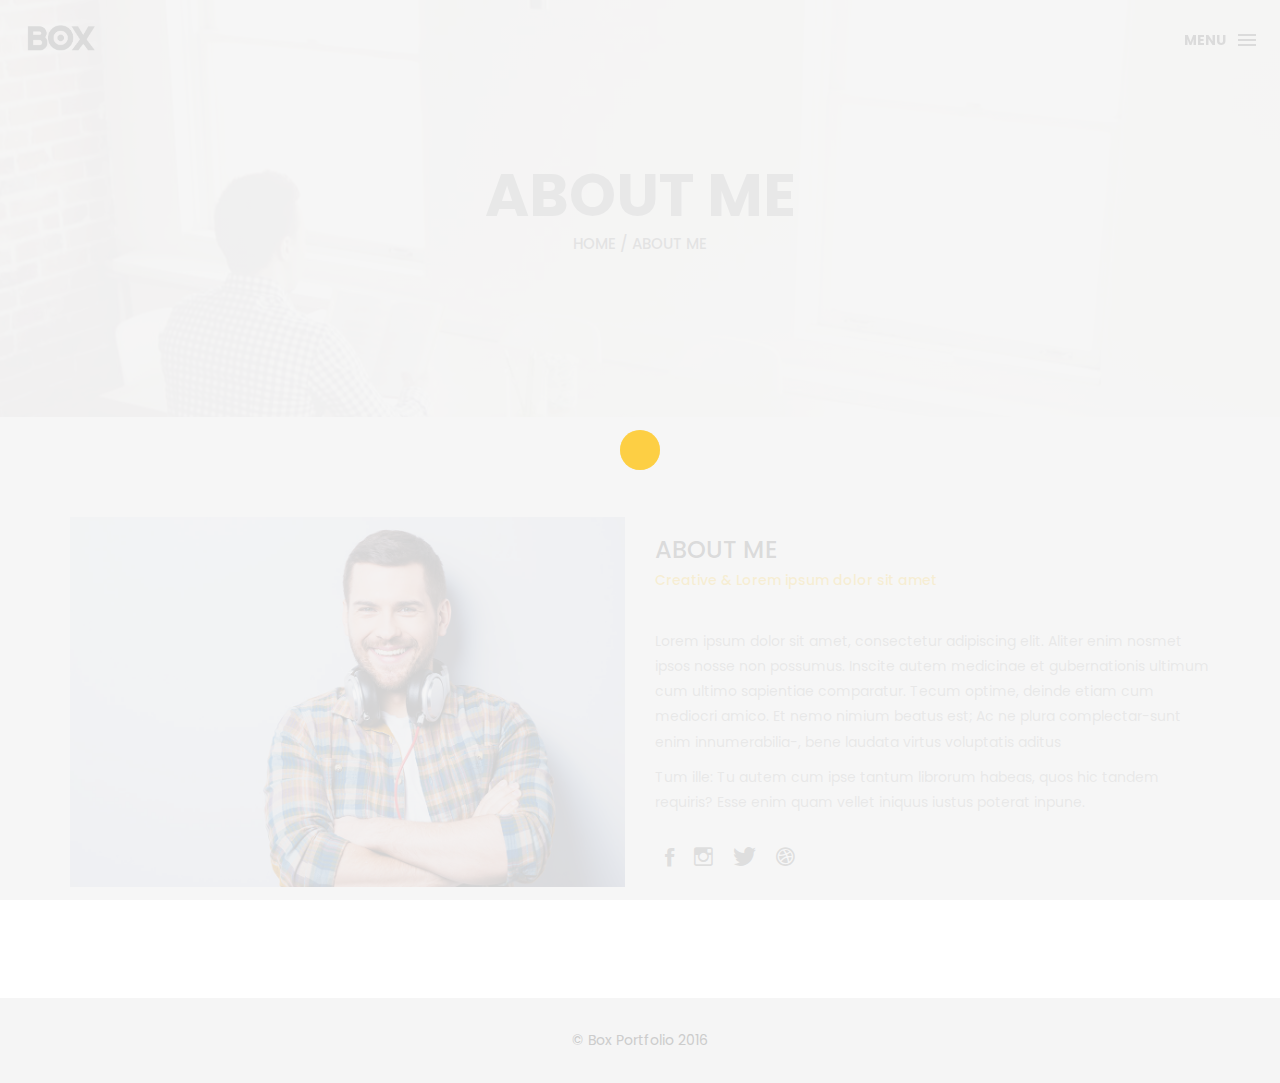
==== about.html @ a156edbd "check #2" ====
<!DOCTYPE html>
<html lang="en">

<head>
    <meta charset="utf-8">
    <meta http-equiv="X-UA-Compatible" content="IE=edge">
    <meta name="viewport" content="width=device-width, initial-scale=1">
    <!-- The above 3 meta tags *must* come first in the head; any other head content must come *after* these tags -->
    <title>Box personal portfolio Template</title>
    <link rel="icon" href="img/fav.png" type="image/x-icon">

    <!-- Bootstrap -->
    <link href="css/bootstrap.min.css" rel="stylesheet">
    <link href="ionicons/css/ionicons.min.css" rel="stylesheet">

    <!-- main css -->
    <link href="css/style.css" rel="stylesheet">


    <!-- modernizr -->
    <script src="js/modernizr.js"></script>

    <!-- HTML5 shim and Respond.js for IE8 support of HTML5 elements and media queries -->
    <!-- WARNING: Respond.js doesn't work if you view the page via file:// -->
    <!--[if lt IE 9]>
      <script src="https://oss.maxcdn.com/html5shiv/3.7.2/html5shiv.min.js"></script>
      <script src="https://oss.maxcdn.com/respond/1.4.2/respond.min.js"></script>
    <![endif]-->
</head>

<body>

    <!-- Preloader -->
    <div id="preloader">
        <div class="pre-container">
            <div class="spinner">
                <div class="double-bounce1"></div>
                <div class="double-bounce2"></div>
            </div>
        </div>
    </div>
    <!-- end Preloader -->

    <div class="container-fluid">
        <!-- box-header -->
        <header class="box-header">
            <div class="box-logo">
                <a href="index.html"><img src="img/logo.png" width="80" alt="Logo"></a>
            </div>
            <!-- box-nav -->
            <a class="box-primary-nav-trigger" href="#0">
                <span class="box-menu-text">Menu</span><span class="box-menu-icon"></span>
            </a>
        </header>
        <!-- end box-header -->

        <!-- nav -->
        <nav>
            <ul class="box-primary-nav">
                <li class="box-label">About me</li>

                <li><a href="index.html">Intro</a></li>
                <li><a href="about.html">About me</a> <i class="ion-ios-circle-filled color"></i></li>
                <li><a href="services.html">services</a></li>
                <li><a href="portfolio.html">portfolio</a></li>
                <li><a href="contact.html">contact me</a></li>

                <li class="box-label">Follow me</li>

                <li class="box-social"><a href="#0"><i class="ion-social-facebook"></i></a></li>
                <li class="box-social"><a href="#0"><i class="ion-social-instagram-outline"></i></a></li>
                <li class="box-social"><a href="#0"><i class="ion-social-twitter"></i></a></li>
                <li class="box-social"><a href="#0"><i class="ion-social-dribbble"></i></a></li>
            </ul>
        </nav>
        <!-- end nav -->
    </div>

    <!-- Top bar -->
    <div class="top-bar">
        <h1>About Me</h1>
        <p><a href="#">Home</a> / About me</p>
    </div>
    <!-- end Top bar -->

    <!-- Main container -->
    <div class="container main-container clearfix">
        <div class="col-md-6">
            <img src="img/02.jpg" class="img-responsive" alt="" />
        </div>
        <div class="col-md-6">
            <h3 class="uppercase">About Me </h3>
            <h5>Creative & Lorem ipsum dolor sit amet</h5>
            <div class="h-30"></div>
            <p>Lorem ipsum dolor sit amet, consectetur adipiscing elit. Aliter enim nosmet ipsos nosse non possumus. Inscite autem medicinae et gubernationis ultimum cum ultimo sapientiae comparatur. Tecum optime, deinde etiam cum mediocri amico. Et nemo nimium beatus est; Ac ne plura complectar-sunt enim innumerabilia-, bene laudata virtus voluptatis aditus </p>

            <p>Tum ille: Tu autem cum ipse tantum librorum habeas, quos hic tandem requiris? Esse enim quam vellet iniquus iustus poterat inpune. </p>
            <div class="h-10"></div>
            <ul class="social-ul">
                <li class="box-social"><a href="#0"><i class="ion-social-facebook"></i></a></li>
                <li class="box-social"><a href="#0"><i class="ion-social-instagram-outline"></i></a></li>
                <li class="box-social"><a href="#0"><i class="ion-social-twitter"></i></a></li>
                <li class="box-social"><a href="#0"><i class="ion-social-dribbble"></i></a></li>
            </ul>


        </div>
    </div>
    <!-- end Main container -->


    <!-- footer -->
    <footer>
        <div class="container-fluid">
            <p class="copyright">© Box Portfolio 2016</p>
        </div>
    </footer>
    <!-- end footer -->

    <!-- back to top -->
    <a href="#0" class="cd-top"><i class="ion-android-arrow-up"></i></a>
    <!-- end back to top -->



    <!-- jQuery -->
    <script src="js/jquery-2.1.1.js"></script>
    <!--  plugins -->
    <script src="js/bootstrap.min.js"></script>
    <script src="js/menu.js"></script>
    <script src="js/animated-headline.js"></script>
    <script src="js/isotope.pkgd.min.js"></script>


    <!--  custom script -->
    <script src="js/custom.js"></script>
    
    <!-- google analytics  -->
    <script>
        (function (i, s, o, g, r, a, m) {
            i['GoogleAnalyticsObject'] = r;
            i[r] = i[r] || function () {
                (i[r].q = i[r].q || []).push(arguments)
            }, i[r].l = 1 * new Date();
            a = s.createElement(o),
                m = s.getElementsByTagName(o)[0];
            a.async = 1;
            a.src = g;
            m.parentNode.insertBefore(a, m)
        })(window, document, 'script', 'https://www.google-analytics.com/analytics.js', 'ga');

        ga('create', 'UA-76796224-1', 'auto');
        ga('send', 'pageview');
    </script>

</body>

</html>
---- css/style.css ----
/*
* Box Theme
* Created by : Ahmed Eissa
* website : www.ahmedessa.net
* behance : https://www.behance.net/3essa
*/


/* Table of Content
==================================================
	- Google fonts & font family -
	- General -
    - typography -
    - Preloader -
	- Header -
    - box intro section -
    - Portfoilo section -
    - Footer -
    - About page -
    - Services page -
    - contact page -
    - Portfolio single page -
    - Responsive media queries -
*/


/* Google fonts & font family
==================================================*/

@import url(https://fonts.googleapis.com/css?family=Poppins:400,500,600,700);

/* General
==================================================*/

html,
body {
    height: 100%;
    font-family: 'Poppins', sans-serif;
    line-height: 1.8;
    color: #999
}

.no-padding {
    padding-left: 0;
    padding-right: 0;
}

.no-padding [class^="col-"] {
    padding-left: 0;
    padding-right: 0;
}

.main-container {
    padding: 100px 0;
}

.center {
    text-align: center;
}

a {
    -webkit-transition: all .3s;
    transition: all .3s
}

.uppercase {
    text-transform: uppercase;
}

.h-30 {
    height: 30px
}

.h-10 {
    height: 10px
}

.color {
    color: #ffbf00;
    font-size: 11px;
}


/* typography
==================================================*/

h1 {
    color: #393939;
    font-size: 60px;
    text-transform: uppercase;
}

h3 {
    color: #393939;
}

h5 {
    color: #ffbf00;
}


/* preloader
==================================================*/

#preloader {
    position: fixed;
    top: 0;
    left: 0;
    right: 0;
    bottom: 0;
    background-color: #f5f5f5;
    /* change if the mask should be a color other than white */
    z-index: 1000;
    /* makes sure it stays on top */
}

.pre-container {
    position: absolute;
    left: 50%;
    top: 50%;
    bottom: auto;
    right: auto;
    -webkit-transform: translateX(-50%) translateY(-50%);
    transform: translateX(-50%) translateY(-50%);
    text-align: center;
}

.spinner {
    width: 40px;
    height: 40px;
    position: relative;
    margin: 100px auto;
}

.double-bounce1,
.double-bounce2 {
    width: 100%;
    height: 100%;
    border-radius: 50%;
    background-color: #ffbf00;
    opacity: 0.6;
    position: absolute;
    top: 0;
    left: 0;
    -webkit-animation: bounce 2.0s infinite ease-in-out;
    animation: bounce 2.0s infinite ease-in-out;
}

.double-bounce2 {
    -webkit-animation-delay: -1.0s;
    animation-delay: -1.0s;
}

@-webkit-keyframes bounce {
    0%,
    100% {
        -webkit-transform: scale(0.0)
    }
    50% {
        -webkit-transform: scale(1.0)
    }
}

@keyframes bounce {
    0%,
    100% {
        transform: scale(0.0);
        -webkit-transform: scale(0.0);
    }
    50% {
        transform: scale(1.0);
        -webkit-transform: scale(1.0);
    }
}


/* headr
==================================================*/

.box-header {
    position: absolute;
    top: 0;
    left: 0;
    background: rgba(255, 255, 255, 0.95);
    height: 50px;
    width: 100%;
    z-index: 3;
    box-shadow: 0 1px 2px rgba(0, 0, 0, 0.3);
    -webkit-font-smoothing: antialiased;
    -moz-osx-font-smoothing: grayscale;
}

.box-header {
    height: 80px;
    background: transparent;
    box-shadow: none;
}

.box-header {
    -webkit-transition: background-color 0.3s;
    transition: background-color 0.3s;
    -webkit-transform: translate3d(0, 0, 0);
    transform: translate3d(0, 0, 0);
    -webkit-backface-visibility: hidden;
    backface-visibility: hidden;
}

.box-header.is-fixed {
    position: fixed;
    top: -80px;
    background-color: rgba(255, 255, 255, 0.96);
    -webkit-transition: -webkit-transform 0.3s;
    transition: -webkit-transform 0.3s;
    transition: transform 0.3s;
    transition: transform 0.3s, -webkit-transform 0.3s;
}

.box-header.is-visible {
    -webkit-transform: translate3d(0, 100%, 0);
    transform: translate3d(0, 100%, 0);
}

.box-header.menu-is-open {
    background-color: rgba(255, 255, 255, 0.96);
}

.box-logo {
    display: block;
    padding: 20px;
}

.box-primary-nav-trigger {
    position: absolute;
    right: 0;
    top: 0;
    height: 100%;
    width: 50px;
    background-color: #fff;
}

.box-primary-nav-trigger .box-menu-text {
    color: #393939;
    text-transform: uppercase;
    font-weight: 700;
    display: none;
}

.box-primary-nav-trigger .box-menu-icon {
    display: inline-block;
    position: absolute;
    left: 50%;
    top: 50%;
    bottom: auto;
    right: auto;
    -webkit-transform: translateX(-50%) translateY(-50%);
    transform: translateX(-50%) translateY(-50%);
    width: 18px;
    height: 2px;
    background-color: #393939;
    -webkit-transition: background-color 0.3s;
    transition: background-color 0.3s;
    list-style: none;
}

.box-primary-nav-trigger .box-menu-icon::before,
.box-primary-nav-trigger .box-menu-icon:after {
    content: '';
    width: 100%;
    height: 100%;
    position: absolute;
    background-color: #393939;
    right: 0;
    -webkit-transition: -webkit-transform .3s, top .3s, background-color 0s;
    -webkit-transition: top .3s, background-color 0s, -webkit-transform .3s;
    transition: top .3s, background-color 0s, -webkit-transform .3s;
    transition: transform .3s, top .3s, background-color 0s;
    transition: transform .3s, top .3s, background-color 0s, -webkit-transform .3s;
}

.box-primary-nav-trigger .box-menu-icon::before {
    top: -5px;
}

.box-primary-nav-trigger .box-menu-icon::after {
    top: 5px;
}

.box-primary-nav-trigger .box-menu-icon.is-clicked {
    background-color: rgba(255, 255, 255, 0);
}

.box-primary-nav-trigger .box-menu-icon.is-clicked::before,
.box-primary-nav-trigger .box-menu-icon.is-clicked::after {
    background-color: 393939;
}

.box-primary-nav-trigger .box-menu-icon.is-clicked::before {
    top: 0;
    -webkit-transform: rotate(135deg);
    transform: rotate(135deg);
}

.box-primary-nav-trigger .box-menu-icon.is-clicked::after {
    top: 0;
    -webkit-transform: rotate(225deg);
    transform: rotate(225deg);
}

.box-primary-nav-trigger {
    width: 100px;
    padding-left: 1em;
    background-color: transparent;
    height: 30px;
    line-height: 30px;
    right: 10px;
    top: 50%;
    bottom: auto;
    -webkit-transform: translateY(-50%);
    transform: translateY(-50%);
}

.box-primary-nav-trigger .box-menu-text {
    display: inline-block;
}

.box-primary-nav-trigger .box-menu-icon {
    left: auto;
    right: 1em;
    -webkit-transform: translateX(0) translateY(-50%);
    transform: translateX(0) translateY(-50%);
}

.box-primary-nav {
    position: fixed;
    left: 0;
    top: 0;
    height: 100%;
    width: 100%;
    background: rgba(0, 0, 0, 0.96);
    z-index: 2;
    text-align: center;
    padding: 50px 0;
    -webkit-backface-visibility: hidden;
    backface-visibility: hidden;
    overflow: auto;
    -webkit-overflow-scrolling: touch;
    -webkit-transform: translateY(-100%);
    transform: translateY(-100%);
    -webkit-transition-property: -webkit-transform;
    transition-property: -webkit-transform;
    transition-property: transform;
    transition-property: transform, -webkit-transform;
    -webkit-transition-duration: 0.4s;
    transition-duration: 0.4s;
    list-style: none;
}

.box-primary-nav li {
    font-size: 22px;
    font-size: 1.375rem;
    font-weight: 300;
    -webkit-font-smoothing: antialiased;
    -moz-osx-font-smoothing: grayscale;
    margin: .2em 0;
    text-transform: capitalize;
}

.box-primary-nav a {
    display: inline-block;
    padding: .4em 1em;
    border-radius: 0.25em;
    -webkit-transition: all 0.2s;
    transition: all 0.2s;
    color: #fff;
    text-decoration: none;
    font-weight: bold;
}
.box-primary-nav a:focus {
    outline: none;
}

.no-touch .box-primary-nav a:hover {
    text-decoration: none;
    color: #ddd;
}

.box-primary-nav .box-label {
    color: #ffbf00;
    text-transform: uppercase;
    font-weight: 700;
    font-size: 17px;
    margin: 2.4em 0 .8em;
}

.box-primary-nav .box-social {
    display: inline-block;
    margin: 10px .4em;
}

.box-primary-nav .box-social a {
    width: 30px;
    height: 30px;
    padding: 0;
    font-size: 30px
}

.box-primary-nav.is-visible {
    -webkit-transform: translateY(0);
    transform: translateY(0);
}

.box-primary-nav {
    padding: 150px 0 0;
}

.box-primary-nav li {
    font-size: 18px;
}


/* box-intro
==================================================*/

.box-intro {
    text-align: center;
    display: table;
    height: 100vh;
    width: 100%;
}

.box-intro .table-cell {
    display: table-cell;
    vertical-align: middle;
}

.box-intro em {
    font-style: normal;
    text-transform: uppercase
}

b i:last-child {
    color: #ffbf00 !important;
}

.box-intro h5 {
    letter-spacing: 4px;
    text-transform: uppercase;
    color: #999;
    line-height: 1.7
}


/* mouse effect */

.mouse {
    position: absolute;
    width: 22px;
    height: 42px;
    bottom: 40px;
    left: 50%;
    margin-left: -12px;
    border-radius: 15px;
    border: 2px solid #888;
    -webkit-animation: intro 1s;
    animation: intro 1s;
}

.scroll {
    display: block;
    width: 3px;
    height: 3px;
    margin: 6px auto;
    border-radius: 4px;
    background: #888;
    -webkit-animation: finger 2s infinite;
    animation: finger 2s infinite;
}

@-webkit-keyframes intro {
    0% {
        opacity: 0;
        -webkit-transform: translateY(40px);
        transform: translateY(40px);
    }
    100% {
        opacity: 1;
        -webkit-transform: translateY(0);
        transform: translateY(0);
    }
}

@keyframes intro {
    0% {
        opacity: 0;
        -webkit-transform: translateY(40px);
        transform: translateY(40px);
    }
    100% {
        opacity: 1;
        -webkit-transform: translateY(0);
        transform: translateY(0);
    }
}

@-webkit-keyframes finger {
    0% {
        opacity: 1;
    }
    100% {
        opacity: 0;
        -webkit-transform: translateY(20px);
        transform: translateY(20px);
    }
}

@keyframes finger {
    0% {
        opacity: 1;
    }
    100% {
        opacity: 0;
        -webkit-transform: translateY(20px);
        transform: translateY(20px);
    }
}


/* text rotate */

.box-headline {
    font-size: 130px;
    line-height: 1.0;
}

.box-words-wrapper {
    display: inline-block;
    position: relative;
}

.box-words-wrapper b {
    display: inline-block;
    position: absolute;
    white-space: nowrap;
    left: 0;
    top: 0;
}

.box-words-wrapper b.is-visible {
    position: relative;
}

.no-js .box-words-wrapper b {
    opacity: 0;
}

.no-js .box-words-wrapper b.is-visible {
    opacity: 1;
}

.box-headline.rotate-2 .box-words-wrapper {
    -webkit-perspective: 300px;
    perspective: 300px;
}

.box-headline.rotate-2 i,
.box-headline.rotate-2 em {
    display: inline-block;
    -webkit-backface-visibility: hidden;
    backface-visibility: hidden;
}

.box-headline.rotate-2 b {
    opacity: 0;
}

.box-headline.rotate-2 i {
    -webkit-transform-style: preserve-3d;
    transform-style: preserve-3d;
    -webkit-transform: translateZ(-20px) rotateX(90deg);
    transform: translateZ(-20px) rotateX(90deg);
    opacity: 0;
}

.is-visible .box-headline.rotate-2 i {
    opacity: 1;
}

.box-headline.rotate-2 i.in {
    -webkit-animation: box-rotate-2-in 0.4s forwards;
    animation: box-rotate-2-in 0.4s forwards;
}

.box-headline.rotate-2 i.out {
    -webkit-animation: box-rotate-2-out 0.4s forwards;
    animation: box-rotate-2-out 0.4s forwards;
}

.box-headline.rotate-2 em {
    -webkit-transform: translateZ(20px);
    transform: translateZ(20px);
}

.no-csstransitions .box-headline.rotate-2 i {
    -webkit-transform: rotateX(0deg);
    transform: rotateX(0deg);
    opacity: 0;
}

.no-csstransitions .box-headline.rotate-2 i em {
    -webkit-transform: scale(1);
    transform: scale(1);
}

.no-csstransitions .box-headline.rotate-2 .is-visible i {
    opacity: 1;
}

@-webkit-keyframes box-rotate-2-in {
    0% {
        opacity: 0;
        -webkit-transform: translateZ(-20px) rotateX(90deg);
    }
    60% {
        opacity: 1;
        -webkit-transform: translateZ(-20px) rotateX(-10deg);
    }
    100% {
        opacity: 1;
        -webkit-transform: translateZ(-20px) rotateX(0deg);
    }
}

@keyframes box-rotate-2-in {
    0% {
        opacity: 0;
        -webkit-transform: translateZ(-20px) rotateX(90deg);
        transform: translateZ(-20px) rotateX(90deg);
    }
    60% {
        opacity: 1;
        -webkit-transform: translateZ(-20px) rotateX(-10deg);
        transform: translateZ(-20px) rotateX(-10deg);
    }
    100% {
        opacity: 1;
        -webkit-transform: translateZ(-20px) rotateX(0deg);
        transform: translateZ(-20px) rotateX(0deg);
    }
}

@-webkit-keyframes box-rotate-2-out {
    0% {
        opacity: 1;
        -webkit-transform: translateZ(-20px) rotateX(0);
    }
    60% {
        opacity: 0;
        -webkit-transform: translateZ(-20px) rotateX(-100deg);
    }
    100% {
        opacity: 0;
        -webkit-transform: translateZ(-20px) rotateX(-90deg);
    }
}

@keyframes box-rotate-2-out {
    0% {
        opacity: 1;
        -webkit-transform: translateZ(-20px) rotateX(0);
        transform: translateZ(-20px) rotateX(0);
    }
    60% {
        opacity: 0;
        -webkit-transform: translateZ(-20px) rotateX(-100deg);
        transform: translateZ(-20px) rotateX(-100deg);
    }
    100% {
        opacity: 0;
        -webkit-transform: translateZ(-20px) rotateX(-90deg);
        transform: translateZ(-20px) rotateX(-90deg);
    }
}


/* portfolio section
==================================================*/

.portfolio .categories-grid span {
    font-size: 30px;
    margin-bottom: 30px;
    display: inline-block;
}

.portfolio .categories-grid .categories ul li {
    list-style: none;
    margin: 20px 0;
}

.portfolio .categories-grid .categories ul li a {
    display: inline-block;
    color: #60606e;
    padding: 0 10px;
    margin: 0 10px;
    -webkit-transition: all .2s ease-in-out .2s;
    transition: all .2s ease-in-out .2s;
}

.portfolio .categories-grid .categories ul li a:hover,
.portfolio .categories-grid .categories ul li a:focus {
    text-decoration: none;
}

.portfolio .categories-grid .categories ul li a.active {
    margin-left: 0;
    background-color: #ffbf00;
    padding: 0px 20px;
    color: white;
    border-radius: 25px;
    text-decoration: none;
}

.portfolio_filter {
    padding-left: 0;
}

.portfolio_item {
    position: relative;
    overflow: hidden;
    display: block;
}

.portfolio_item .portfolio_item_hover {
    position: absolute;
    top: 0px;
    left: 0px;
    height: 100%;
    width: 100%;
    background-color: rgba(0, 0, 0, .8);
    -webkit-transform: translate(-100%);
    transform: translate(-100%);
    opacity: 0;
    -webkit-transition: all .2s ease-in-out;
    transition: all .2s ease-in-out;
}

.portfolio_item .portfolio_item_hover .item_info {
    text-align: center;
    position: absolute;
    top: 50%;
    left: 50%;
    -webkit-transform: translate(-50%, -50%);
    transform: translate(-50%, -50%);
    padding: 10px;
    width: 100%;
    font-weight: bold;
}

.portfolio_item .portfolio_item_hover .item_info span {
    display: block;
    color: #fff;
    font-size: 18px;
    -webkit-transform: translateX(-100px);
    transform: translateX(-100px);
    -webkit-transition: all .2s ease-in-out .2s;
    transition: all .2s ease-in-out .2s;
    opacity: 0;
}

.portfolio_item .portfolio_item_hover .item_info em {
    font-style: normal;
    display: inline-block;
    background-color: #ffbf00;
    padding: 5px 20px;
    border-radius: 25px;
    color: #333;
    margin-top: 10px;
    -webkit-transform: translateX(-100px);
    transform: translateX(-100px);
    -webkit-transition: all .3s ease-in-out .3s;
    transition: all .3s ease-in-out .3s;
    opacity: 0;
    font-size: 10px;
    letter-spacing: 2px;
}

.portfolio_item:hover .portfolio_item_hover {
    opacity: 1;
    -webkit-transform: translateX(0);
    transform: translateX(0);
}

.portfolio_item:hover .item_info em,
.portfolio_item:hover .item_info span {
    opacity: 1;
    -webkit-transform: translateX(0);
    transform: translateX(0);
}

.portfolio .categories-grid .categories ul li {
    float: left;
}

.portfolio .categories-grid .categories ul li a {
    padding: 0 10px;
    -webkit-transition: all .2s ease-in-out .2s;
    transition: all .2s ease-in-out .2s;
}

.portfolio_filter {
    padding-left: 0;
    display: inline-block;
    margin: 0 auto;
    text-align: center;
    margin-bottom: 50px;
}

.portfolio-inner {
    padding-bottom: 0 !important;
    padding-top: 55px;
}


/* footer
==================================================*/

footer {
    padding: 30px 0;
    text-align: center;
    background: #f5f5f5
}

.copyright {
    color: #ccc;
    margin-bottom: 0;
}

footer img {
    margin: 0 auto;
}


/* backto top
==================================================*/

.cd-top {
    display: inline-block;
    height: 40px;
    width: 40px;
    position: fixed;
    bottom: 20px;
    line-height: 40px;
    font-size: 20px;
    right: 10px;
    text-align: center;
    color: #fff;
    background: rgba(255, 191, 0, 0.8);
    visibility: hidden;
    opacity: 0;
    -webkit-transition: opacity .3s 0s, visibility 0s .3s;
    transition: opacity .3s 0s, visibility 0s .3s;
}

.cd-top.cd-is-visible,
.cd-top.cd-fade-out,
.no-touch .cd-top:hover {
    -webkit-transition: opacity .3s 0s, visibility 0s 0s;
    transition: opacity .3s 0s, visibility 0s 0s;
}

.cd-top.cd-is-visible {
    /* the button becomes visible */
    visibility: visible;
    opacity: 1;
}

.cd-top.cd-fade-out {
    opacity: .5;
}

.no-touch .cd-top:hover,
.no-touch .cd-top:focus {
    background-color: #ffbf00;
    opacity: 1;
    color: #fff;
}


/* About page
==================================================*/

.top-bar {
    color: #333;
    padding: 150px 0 150px;
    background: -webkit-linear-gradient( rgba(255, 255, 255, .8), rgba(255, 255, 255, .8)), url(../img/01.jpg);
    background: linear-gradient( rgba(255, 255, 255, .8), rgba(255, 255, 255, .8)), url(../img/01.jpg);
    background-size: cover;
    background-attachment: fixed;
    background-position: center center;
    text-align: center;
}

.top-bar h1 {
    font-size: 60px;
    text-transform: uppercase;
    font-weight: 700;
    color: #999;
    line-height: 50px;
}

.top-bar p {
    font-size: 15px;
    text-transform: uppercase;
    font-weight: 500;
    color: #777;
}

.top-bar p a {
    color: #777;
}

.top-bar p a:hover,
.top-bar p a:focus {
    color: #555;
    text-decoration: none;
}

.social-ul {
    list-style: none;
    display: inline-block;
    padding-left: 0;
}

.social-ul li {
    margin: 0 10px;
    float: left;
}

.social-ul li a {
    font-size: 25px;
    color: #555;
    -webkit-transition: all .3s;
    transition: all .3s;
}

.social-ul li a:hover {
    color: #888;
}


/* Services page
==================================================*/

.size-50 {
    font-size: 50px;
}

.service-box {
    margin-bottom: 30px;
}

.service-box h3 {
    margin-top: 0;
}


/* contact page
==================================================*/

.details-text i {
    margin-right: 10px;
}

.textarea-contact {
    height: 200px;
    width: 100%;
    border: solid 1px rgba(0, 0, 0, .1);
    position: relative;
}

.textarea-contact textarea {
    height: 100%;
    width: 100%;
    border: 0;
    padding: 20px;
    background-color: transparent;
    float: left;
    z-index: 2;
    font-size: 14px;
    color: #9a9a9a;
    resize: none;
}

.textarea-contact > span {
    position: absolute;
    top: 20px;
    left: 20px;
    -webkit-transform: translateY(-50%);
    transform: translateY(-50%);
    font-size: 12px;
    text-transform: uppercase;
    color: #cdcdcd;
    -webkit-transition: all .2s ease-in-out;
    transition: all .2s ease-in-out;
    z-index: 1;
}

.input-contact {
    height: 40px;
    width: 100%;
    border: solid 1px rgba(0, 0, 0, .1);
    position: relative;
    margin-bottom: 30px;
}

.input-contact input[type="text"] {
    height: 100%;
    width: 100%;
    border: 0;
    padding: 0 20px;
    float: left;
    position: relative;
    background-color: transparent;
    z-index: 2;
    font-size: 14px;
    color: #9a9a9a;
}

.input-contact > span {
    position: absolute;
    top: 50%;
    left: 20px;
    -webkit-transform: translateY(-50%);
    transform: translateY(-50%);
    font-size: 12px;
    text-transform: uppercase;
    color: #cdcdcd;
    -webkit-transition: all .2s ease-in-out;
    transition: all .2s ease-in-out;
    z-index: 1;
}

.input-contact > span.active,
.textarea-contact > span.active {
    color: #ffbf00;
    font-size: 10px;
    top: 0px;
    left: 5px;
    background-color: #fff;
    padding: 5px
}

input:focus,
textarea:focus {
    outline: none;
}

.contact-info {
    margin-top: 20px;
}

.contact-info i {
    height: 30px;
    width: 30px;
    display: inline-block;
    background: #ffbf00;
    text-align: center;
    line-height: 33px;
    margin-right: 10px;
    color: #fff;
    font-size: 21px;
}

.contact-info p {
    display: inline-block;
    margin-right: 20px;
}

.btn-box {
    background: #ffbf00;
    padding: 10px 50px;
    border-radius: 0;
    color: #fff;
    margin-top: 20px;
    text-transform: uppercase;
    letter-spacing: 2px;
    font-weight: 500;
}

.btn-box:hover,
.btn-box:focus {
    background: #F5B700;
    color: #fff;
}


/* single project page
==================================================*/

.cat-ul {
    padding-left: 0;
    list-style: none
}

.cat-ul li i {
    margin-right: 10px;
    color: #ffbf00;
}


/* Responsive media queries
==================================================*/

@media (max-width: 991px) {
    .portfolio .categories-grid span {
        margin-bottom: 0;
        text-align: center;
        width: 100%;
    }
    .portfolio .categories-grid .categories ul li {
        text-align: center;
    }
    .portfolio .categories-grid .categories ul li a {
        margin-left: 0;
    }
    .col-md-6 h3 {
        margin-top: 30px;
    }
}

@media only screen and (max-width: 670px) {
    .box-headline {
        font-size: 100px;
    }
    .box-intro h5 {
        font-size: 12px;
    }
    .box-primary-nav a {
        padding: 5px 1em;
        font-size: 14px;
    }
    .box-primary-nav {
        padding: 80px 0 0;
    }
    .box-primary-nav .box-social a {
        font-size: 23px;
    }
    .top-bar h1 {
        font-size: 40px;
        line-height: 30px;
    }
    .portfolio .categories-grid .categories ul li {
        float: none;
    }
}

@media only screen and (max-width: 520px) {
    .box-headline {
        font-size: 80px;
    }
    .box-intro h5 {
        font-size: 12px;
    }
    .main-container {
        padding: 50px 0;
    }
}

@media only screen and (max-width: 420px) {
    .box-headline {
        font-size: 50px;
    }
    .box-intro h5 {
        font-size: 12px;
    }
    .top-bar h1 {
        font-size: 30px;
        line-height: 30px;
    }
}
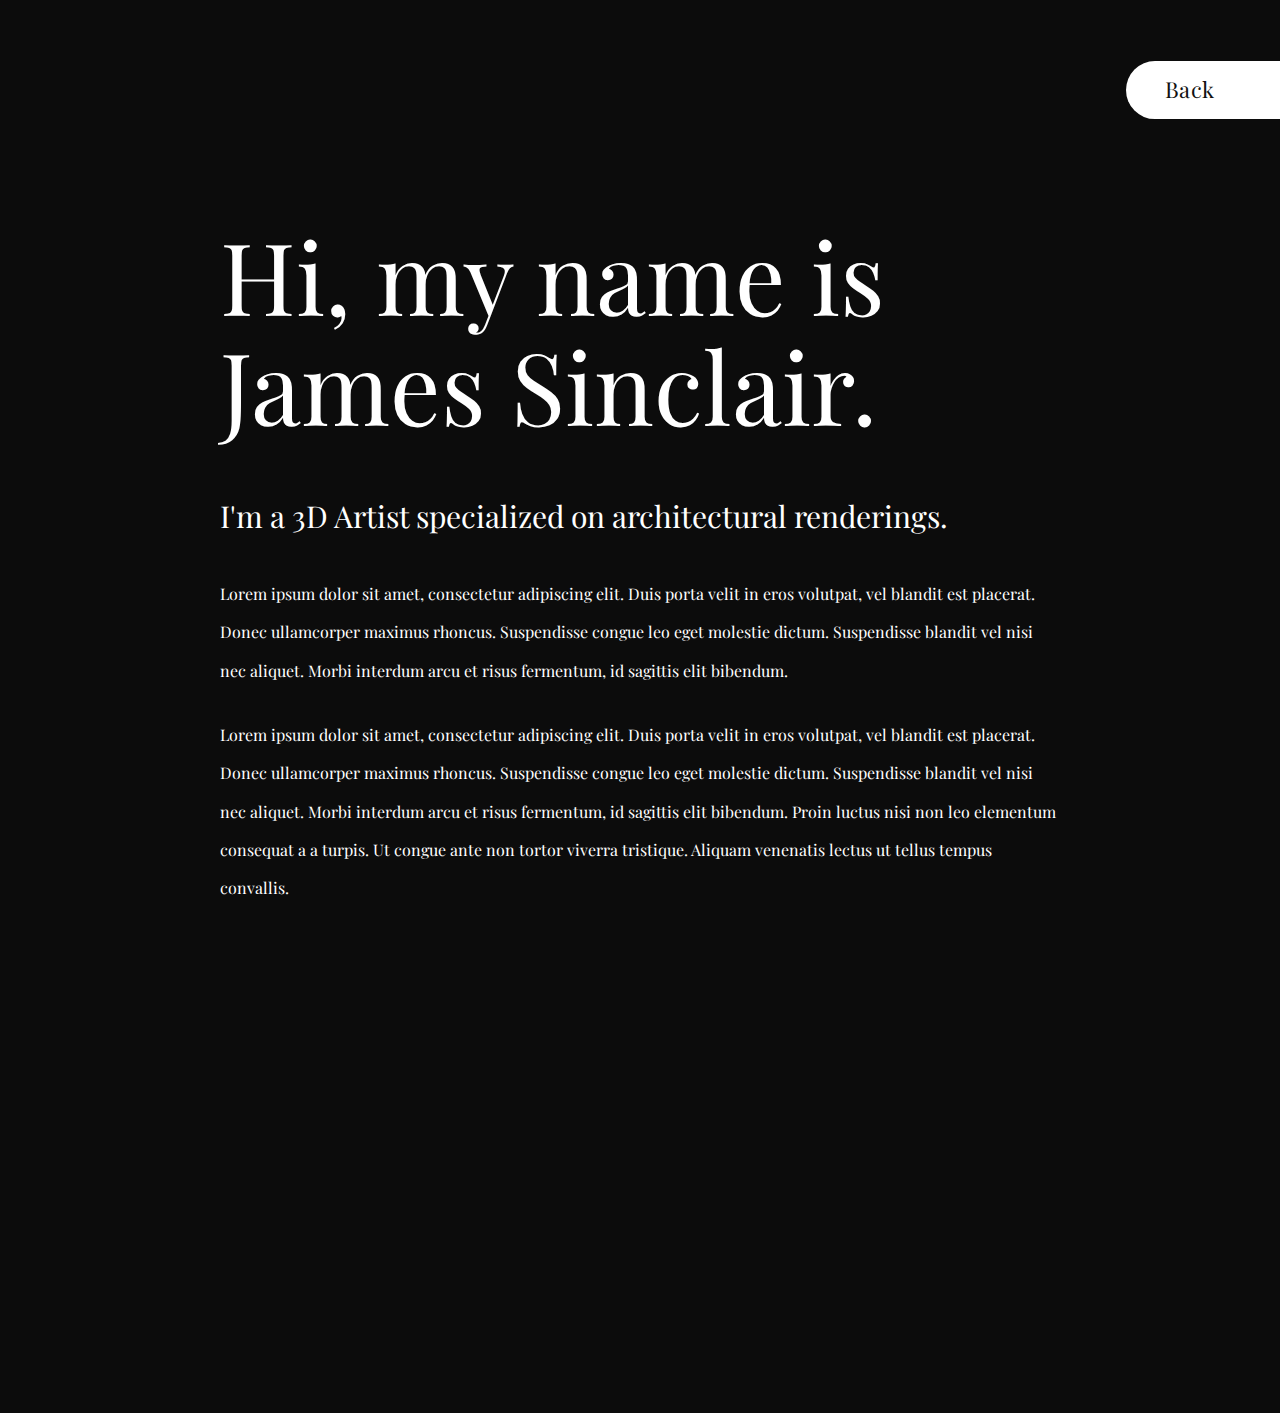
==== commit 3b74ef73: "check #4" ====
--- a/about.html
+++ b/about.html
@@ -1,158 +1,129 @@
-<!DOCTYPE html>
+<!doctype html>
+
 <html lang="en">
-
-<head>
-    <meta charset="utf-8">
-    <meta http-equiv="X-UA-Compatible" content="IE=edge">
-    <meta name="viewport" content="width=device-width, initial-scale=1">
-    <!-- The above 3 meta tags *must* come first in the head; any other head content must come *after* these tags -->
-    <title>Box personal portfolio Template</title>
-    <link rel="icon" href="img/fav.png" type="image/x-icon">
-
-    <!-- Bootstrap -->
-    <link href="css/bootstrap.min.css" rel="stylesheet">
-    <link href="ionicons/css/ionicons.min.css" rel="stylesheet">
-
-    <!-- main css -->
-    <link href="css/style.css" rel="stylesheet">
+   
+   
+    <head>
 
 
-    <!-- modernizr -->
-    <script src="js/modernizr.js"></script>
+        <!-- META -->
+        <meta charset="utf-8">
+        <meta name="robots" content="noodp">
+        <meta name="viewport" content="width=device-width, initial-scale=1, maximum-scale=1, user-scalable=no">
 
-    <!-- HTML5 shim and Respond.js for IE8 support of HTML5 elements and media queries -->
-    <!-- WARNING: Respond.js doesn't work if you view the page via file:// -->
-    <!--[if lt IE 9]>
-      <script src="https://oss.maxcdn.com/html5shiv/3.7.2/html5shiv.min.js"></script>
-      <script src="https://oss.maxcdn.com/respond/1.4.2/respond.min.js"></script>
-    <![endif]-->
-</head>
+        <!-- PAGE TITLE -->
+        <title>Sinclair - About</title>
 
-<body>
+        <!-- FAVICON -->
+        <link rel="shortcut icon" href="assets/img/favicon.png">
 
-    <!-- Preloader -->
-    <div id="preloader">
-        <div class="pre-container">
-            <div class="spinner">
-                <div class="double-bounce1"></div>
-                <div class="double-bounce2"></div>
-            </div>
-        </div>
-    </div>
-    <!-- end Preloader -->
+        <!-- FONTS -->
+        <link href="https://fonts.googleapis.com/css?family=Playfair+Display:400,700,900&amp;subset=latin-ext" rel="stylesheet">
 
-    <div class="container-fluid">
-        <!-- box-header -->
-        <header class="box-header">
-            <div class="box-logo">
-                <a href="index.html"><img src="img/logo.png" width="80" alt="Logo"></a>
-            </div>
-            <!-- box-nav -->
-            <a class="box-primary-nav-trigger" href="#0">
-                <span class="box-menu-text">Menu</span><span class="box-menu-icon"></span>
-            </a>
-        </header>
-        <!-- end box-header -->
-
-        <!-- nav -->
-        <nav>
-            <ul class="box-primary-nav">
-                <li class="box-label">About me</li>
-
-                <li><a href="index.html">Intro</a></li>
-                <li><a href="about.html">About me</a> <i class="ion-ios-circle-filled color"></i></li>
-                <li><a href="services.html">services</a></li>
-                <li><a href="portfolio.html">portfolio</a></li>
-                <li><a href="contact.html">contact me</a></li>
-
-                <li class="box-label">Follow me</li>
-
-                <li class="box-social"><a href="#0"><i class="ion-social-facebook"></i></a></li>
-                <li class="box-social"><a href="#0"><i class="ion-social-instagram-outline"></i></a></li>
-                <li class="box-social"><a href="#0"><i class="ion-social-twitter"></i></a></li>
-                <li class="box-social"><a href="#0"><i class="ion-social-dribbble"></i></a></li>
-            </ul>
-        </nav>
-        <!-- end nav -->
-    </div>
-
-    <!-- Top bar -->
-    <div class="top-bar">
-        <h1>About Me</h1>
-        <p><a href="#">Home</a> / About me</p>
-    </div>
-    <!-- end Top bar -->
-
-    <!-- Main container -->
-    <div class="container main-container clearfix">
-        <div class="col-md-6">
-            <img src="img/02.jpg" class="img-responsive" alt="" />
-        </div>
-        <div class="col-md-6">
-            <h3 class="uppercase">About Me </h3>
-            <h5>Creative & Lorem ipsum dolor sit amet</h5>
-            <div class="h-30"></div>
-            <p>Lorem ipsum dolor sit amet, consectetur adipiscing elit. Aliter enim nosmet ipsos nosse non possumus. Inscite autem medicinae et gubernationis ultimum cum ultimo sapientiae comparatur. Tecum optime, deinde etiam cum mediocri amico. Et nemo nimium beatus est; Ac ne plura complectar-sunt enim innumerabilia-, bene laudata virtus voluptatis aditus </p>
-
-            <p>Tum ille: Tu autem cum ipse tantum librorum habeas, quos hic tandem requiris? Esse enim quam vellet iniquus iustus poterat inpune. </p>
-            <div class="h-10"></div>
-            <ul class="social-ul">
-                <li class="box-social"><a href="#0"><i class="ion-social-facebook"></i></a></li>
-                <li class="box-social"><a href="#0"><i class="ion-social-instagram-outline"></i></a></li>
-                <li class="box-social"><a href="#0"><i class="ion-social-twitter"></i></a></li>
-                <li class="box-social"><a href="#0"><i class="ion-social-dribbble"></i></a></li>
-            </ul>
+        <!-- STYLESHEETS -->
+        <link rel="stylesheet" type="text/css" href="assets/css/plugins.css">
+        <link rel="stylesheet" type="text/css" href="assets/css/main.css">
 
 
-        </div>
-    </div>
-    <!-- end Main container -->
+    </head>
 
 
-    <!-- footer -->
-    <footer>
-        <div class="container-fluid">
-            <p class="copyright">© Box Portfolio 2016</p>
+    <body class="sub-page">
+    
+       
+        <!-- PRELOADER -->
+        <div class="preloader">
+           
+           
+            <!-- SPINNER -->
+            <div class="spinner">
+             
+              <div class="bounce-1"></div>
+              <div class="bounce-2"></div>
+              <div class="bounce-3"></div>
+              
+            </div>
+            <!-- /SPINNER -->
+            
+            
         </div>
-    </footer>
-    <!-- end footer -->
+        <!-- /PRELOADER -->
+        
+        
+        <!-- NAVIGATION BUTTON -->
+        <div class="navigation-button">
 
-    <!-- back to top -->
-    <a href="#0" class="cd-top"><i class="ion-android-arrow-up"></i></a>
-    <!-- end back to top -->
+            <a href="index.html"><p>Back</p></a>
+
+        </div>
+        <!-- /NAVIGATION BUTTON -->
 
 
+        <!-- ABOUT -->
+        <div class="about">
+            
+            
+            <!-- CONTAINER FLUID -->
+            <div class="container-fluid">
 
-    <!-- jQuery -->
-    <script src="js/jquery-2.1.1.js"></script>
-    <!--  plugins -->
-    <script src="js/bootstrap.min.js"></script>
-    <script src="js/menu.js"></script>
-    <script src="js/animated-headline.js"></script>
-    <script src="js/isotope.pkgd.min.js"></script>
+               
+                <h1 class="scroll-animated-from-bottom">Hi, my name is James Sinclair.</h1>
+                
+                <h4 class="scroll-animated-from-bottom">I'm a 3D Artist specialized on architectural renderings.</h4>
+               
+                <p class="scroll-animated-from-bottom">Lorem ipsum dolor sit amet, consectetur adipiscing elit. Duis porta velit in eros volutpat, vel blandit est placerat. Donec ullamcorper maximus rhoncus. Suspendisse congue leo eget molestie dictum. Suspendisse blandit vel nisi nec aliquet. Morbi interdum arcu et risus fermentum, id sagittis elit bibendum.</p>
+                
+                <p class="scroll-animated-from-bottom">Lorem ipsum dolor sit amet, consectetur adipiscing elit. Duis porta velit in eros volutpat, vel blandit est placerat. Donec ullamcorper maximus rhoncus. Suspendisse congue leo eget molestie dictum. Suspendisse blandit vel nisi nec aliquet. Morbi interdum arcu et risus fermentum, id sagittis elit bibendum. Proin luctus nisi non leo elementum consequat a a turpis. Ut congue ante non tortor viverra tristique. Aliquam venenatis lectus ut tellus tempus convallis.</p>
+                
+                <!-- SOCIAL LINKS -->
+                <ul class="scroll-animated-from-bottom social-links">
+                   
+                    <li><a href="#">Twitter</a></li>
+                    <li><a href="#">Facebook</a></li>
+                    <li><a href="#">Behance</a></li>
+                    <li><a href="#">Dribbble</a></li>
+                    <li><a href="#">Instagram</a></li>
+                    <li><a href="#">Google +</a></li>
+                  
+                </ul>
+                <!-- /SOCIAL LINKS -->
+               
+                <h6 class="scroll-animated-from-bottom">Get in touch with me via:</h6>
+                <p class="scroll-animated-from-bottom">your@mail.com</p>
+            
+            
+            </div>
+            <!-- CONTAINER FLUID -->
+            
+
+        </div>
+        <!-- /ABOUT -->
+        
+        
+        <!-- FOOTER -->
+        <div class="footer">
+            
+            
+            <!-- FOOTER INNER -->
+            <div class="footer-inner scroll-animated-from-bottom">
+
+                <p>© 2017 Your Brand | Design by <a href="https://templatefoundation.com">Template Foundation</a></p>
+                <i class="fa fa-angle-double-up scroll-top" aria-hidden="true"></i>
+            
+            </div>
+            <!-- /FOOTER INNER -->
+            
+
+        </div>
+        <!-- /FOOTER -->
 
 
-    <!--  custom script -->
-    <script src="js/custom.js"></script>
+        <!-- JAVASCRIPTS -->
+        <script type="text/javascript" src="assets/js/plugins.js"></script>
+        <script type="text/javascript" src="assets/js/main.js"></script>
+
+
+    </body> 
     
-    <!-- google analytics  -->
-    <script>
-        (function (i, s, o, g, r, a, m) {
-            i['GoogleAnalyticsObject'] = r;
-            i[r] = i[r] || function () {
-                (i[r].q = i[r].q || []).push(arguments)
-            }, i[r].l = 1 * new Date();
-            a = s.createElement(o),
-                m = s.getElementsByTagName(o)[0];
-            a.async = 1;
-            a.src = g;
-            m.parentNode.insertBefore(a, m)
-        })(window, document, 'script', 'https://www.google-analytics.com/analytics.js', 'ga');
-
-        ga('create', 'UA-76796224-1', 'auto');
-        ga('send', 'pageview');
-    </script>
-
-</body>
-
+    
 </html>--- a/assets/css/main.css
+++ b/assets/css/main.css
@@ -0,0 +1,777 @@
+/******************************************************************
+
+
+	------------------------
+	-- TABLE OF CONTENTS --
+	------------------------
+	
+	--  01. Basic
+	--  02. Preloader
+    --  03. Hero
+    --  04. Hero --> Front Content
+    --  05. Hero --> Background Content
+    --  06. Portfolio
+    --  07. Footer
+    --  08. Page --> About
+    --  09. Page --> Portfolio Item Type B
+    --  10. Page --> Portfolio Item Type B
+ 
+ 
+ ******************************************************************/
+
+
+
+
+/** 1. Basic
+*******************************************************************/
+
+html
+{
+    font-size: 10px !important;
+}
+
+body
+{
+    font-family: 'Playfair Display', serif;
+    font-weight: 300;
+    font-style: normal;
+
+    color: #fff;
+    background: #0c0c0c;
+
+    -webkit-font-smoothing: antialiased;
+}
+
+body.contains-hero
+{
+    padding-top: 100vh;
+}
+
+h1,
+h2,
+h3,
+h4,
+h5,
+h6,
+p,
+a
+{
+    font-family: 'Playfair Display', serif;
+    font-weight: normal;
+
+    color: #fff;
+}
+
+h1
+{
+    font-size: 10rem;
+}
+
+h2
+{
+    font-size: 5rem;
+}
+
+h3
+{
+    font-size: 4rem;
+}
+
+h4
+{
+    font-size: 3rem;
+}
+
+h5
+{
+    font-size: 2rem;
+}
+
+h6
+{
+    font-size: 1.8rem;
+}
+
+p
+{
+    font-size: 1.6rem;
+}
+
+a,
+a:hover,
+a:focus
+{
+    cursor: pointer;
+    -webkit-transition: all 300ms ease;
+         -o-transition: all 300ms ease;
+            transition: all 300ms ease;
+    text-decoration: none;
+}
+
+a:hover
+{
+    color: #fff;
+}
+
+.navigation-button
+{
+    position: fixed;
+    z-index: 10;
+    top: 10%;
+    right: 0;
+
+    cursor: pointer;
+    -webkit-transform: translateY(-50%);
+        -ms-transform: translateY(-50%);
+            transform: translateY(-50%);
+}
+
+.navigation-button p
+{
+    font-size: 2.2rem;
+    font-weight: 400;
+
+    margin: 0;
+    padding: .6em 3em .6em 1.8em;
+
+    -webkit-transition: .15s ease;
+         -o-transition: .15s ease;
+            transition: .15s ease;
+    letter-spacing: .01em;
+
+    color: #111;
+    border-top-left-radius: 100px;
+    border-bottom-left-radius: 100px;
+    background: #fff;
+}
+
+.navigation-button:hover p
+{
+    padding: .6em 4em .6em 1.8em;
+}
+
+@media (max-width:700px)
+{
+    html
+    {
+        font-size: 8px !important;
+    }
+}
+
+@media (max-width:500px)
+{
+    html
+    {
+        font-size: 6px !important;
+    }
+}
+
+@media (orientation:landscape) and (max-height:420px)
+{
+    html
+    {
+        font-size: 8px !important;
+    }
+}
+
+
+
+/** 2. Preloader
+*******************************************************************/
+
+.preloader
+{
+    position: fixed;
+    z-index: 100000;
+    top: 0;
+    left: 0;
+
+    width: 100%;
+    height: 100%;
+
+    background: #111;
+}
+
+.preloader.preloader-hidden
+{
+    height: 0;
+    
+    -webkit-transition: .5s ease .3s;
+         -o-transition: .5s ease .3s;
+            transition: .5s ease .3s;
+}
+
+.preloader .spinner
+{
+    position: absolute;
+    top: 50%;
+
+    width: 100%;
+
+    -webkit-transform: translateY(-50%);
+        -ms-transform: translateY(-50%);
+            transform: translateY(-50%);
+    text-align: center;
+    opacity: 1;
+}
+
+.preloader.preloader-hidden .spinner
+{
+    opacity: 0;
+    
+    -webkit-transition: .3s ease;
+         -o-transition: .3s ease;
+            transition: .3s ease;
+}
+
+.preloader .spinner > div
+{
+    display: inline-block;
+
+    width: 18px;
+    height: 18px;
+    margin: 0 6px;
+
+    -webkit-animation: spinner-bounce 1.4s infinite ease-in-out both;
+            animation: spinner-bounce 1.4s infinite ease-in-out both;
+
+    border-radius: 100%;
+    background-color: #fff;
+}
+
+.preloader .spinner .bounce-1
+{
+    -webkit-animation-delay: -.32s;
+            animation-delay: -.32s;
+}
+
+.preloader .spinner .bounce-2
+{
+    -webkit-animation-delay: -.16s;
+            animation-delay: -.16s;
+}
+
+@-webkit-keyframes spinner-bounce
+{
+    0%,
+    80%,
+    100%
+    {
+        -webkit-transform: scale(0);
+    }
+    40%
+    {
+        -webkit-transform: scale(1.0);
+    }
+}
+
+@keyframes spinner-bounce
+{
+    0%,
+    80%,
+    100%
+    {
+        -webkit-transform: scale(0);
+                transform: scale(0);
+    }
+
+    40%
+    {
+        -webkit-transform: scale(1.0);
+                transform: scale(1.0);
+    }
+}
+
+
+
+/** 3. Hero
+*******************************************************************/
+
+.hero
+{
+    position: fixed;
+    z-index: -1;
+    top: 0;
+    left: 0;
+
+    width: 100%;
+    height: 100%;
+}
+
+.hero .animation-container
+{
+    -webkit-transition: .5s ease;
+         -o-transition: .5s ease;
+            transition: .5s ease;
+}
+
+.hero .animation-container.animation-fade
+{
+    opacity: 0;
+}
+
+.hero .animation-container.animation-fade.run-animation
+{
+    opacity: 1;
+}
+
+.hero .animation-container.animation-fade-up
+{
+    -webkit-transform: translateY(10vh);
+        -ms-transform: translateY(10vh);
+            transform: translateY(10vh);
+
+    opacity: 0;
+}
+
+.hero .animation-container.animation-fade-up.run-animation
+{
+    -webkit-transform: translateY(0);
+        -ms-transform: translateY(0);
+            transform: translateY(0);
+
+    opacity: 1;
+}
+
+.hero .animation-container.animation-fade-down
+{
+    -webkit-transform: translateY(-10vh);
+        -ms-transform: translateY(-10vh);
+            transform: translateY(-10vh);
+
+    opacity: 0;
+}
+
+.hero .animation-container.animation-fade-down.run-animation
+{
+    -webkit-transform: translateY(0);
+        -ms-transform: translateY(0);
+            transform: translateY(0);
+
+    opacity: 1;
+}
+
+.hero .animation-container.animation-fade-left
+{
+    -webkit-transform: translateX(10vh);
+        -ms-transform: translateX(10vh);
+            transform: translateX(10vh);
+
+    opacity: 0;
+}
+
+.hero .animation-container.animation-fade-left.run-animation
+{
+    -webkit-transform: translateX(0);
+        -ms-transform: translateX(0);
+            transform: translateX(0);
+
+    opacity: 1;
+}
+
+.hero .animation-container.animation-fade-right
+{
+    -webkit-transform: translateX(-10vh);
+        -ms-transform: translateX(-10vh);
+            transform: translateX(-10vh);
+
+    opacity: 0;
+}
+
+.hero .animation-container.animation-fade-right.run-animation
+{
+    -webkit-transform: translateX(0);
+        -ms-transform: translateX(0);
+            transform: translateX(0);
+
+    opacity: 1;
+}
+
+
+
+/** 4. Hero --> Front Content 
+*******************************************************************/
+
+.hero .front-content
+{
+    position: absolute;
+    z-index: 2;
+    top: 0;
+    left: 0;
+
+    width: 100%;
+    height: 100%;
+}
+
+.hero .front-content .container-mid
+{
+    position: absolute;
+    top: 50%;
+    left: 0;
+
+    width: 100%;
+    padding: 0 30px;
+
+    -webkit-transform: translateY(-50%);
+        -ms-transform: translateY(-50%);
+            transform: translateY(-50%);
+    text-align: center;
+}
+
+.hero .front-content .container-mid h1
+{
+    font-weight: bold;
+
+    margin-top: 0;
+    margin-bottom: .24em;
+}
+
+.hero .front-content .container-mid p.subline
+{
+    font-size: 3rem;
+
+    letter-spacing: .025em;
+}
+
+
+
+/** 5. Hero --> Background Content 
+*******************************************************************/
+
+.hero .background-content
+{
+    position: fixed;
+    z-index: 1;
+    top: 0;
+    left: 0;
+
+    overflow: hidden;
+
+    width: 100%;
+    height: 100%;
+}
+
+.hero .background-content .background-content-inner
+{
+    position: absolute;
+    z-index: 1;
+    top: 50%;
+    left: 50%;
+
+    width: 100%;
+    height: 100%;
+
+    -webkit-transform: translate3d(-50%, -50%, 0px) !important;
+            transform: translate3d(-50%, -50%, 0px) !important;
+}
+
+.hero .background-content.parallax-on .background-content-inner
+{
+    width: 110%;
+    height: 110%;
+}
+
+.hero .background-content .background-overlay
+{
+    position: absolute;
+    z-index: 50;
+    top: 0;
+    left: 0;
+
+    width: 100%;
+    height: 100%;
+
+    opacity: .6;
+    background: #111;
+}
+
+.hero .background-content .background-img
+{
+    position: absolute;
+    z-index: 1;
+    top: 0;
+    left: 0;
+
+    width: 100%;
+    height: 100%;
+
+    background: url(../img/background.jpg);
+    background-repeat: no-repeat;
+    background-position: center;
+    background-size: cover;
+}
+
+
+/** 6. PORTFOLIO
+*******************************************************************/
+
+.portfolio
+{
+    padding: 0 30px;
+}
+
+.portfolio .item
+{
+    position: relative;
+
+    display: block;
+    overflow: hidden;
+
+    max-width: 990px;
+    margin: 0 auto 10rem auto;
+
+    border: 6px solid #fff;
+}
+
+.portfolio .item:before
+{
+    display: block;
+
+    padding-top: 56.25%;
+
+    content: '';
+}
+
+.portfolio .item:last-child
+{
+    margin-bottom: 0;
+}
+
+.portfolio .item .item-cover
+{
+    position: absolute;
+    top: 0;
+    left: 0;
+
+    width: 100%;
+    height: 100%;
+
+    background-position: center;
+    background-size: cover;
+}
+
+.portfolio .item i
+{
+    font-size: 2.2rem;
+    line-height: 3em;
+
+    position: absolute;
+    z-index: 10;
+    top: 50%;
+    right: 0;
+
+    width: 3em;
+    padding: 0;
+
+    -webkit-transition: .25s ease;
+         -o-transition: .25s ease;
+            transition: .25s ease;
+    -webkit-transform: translate(100%,-50%);
+        -ms-transform: translate(100%,-50%);
+            transform: translate(100%,-50%);
+    text-align: center;
+
+    opacity: 0;
+    color: #111;
+    background: #fff;
+}
+
+.portfolio .item:hover i
+{
+    -webkit-transform: translate(0,-50%);
+        -ms-transform: translate(0,-50%);
+            transform: translate(0,-50%);
+
+    opacity: 1;
+}
+
+/** 7. FOOTER
+*******************************************************************/
+
+.footer
+{
+    overflow: hidden;
+
+    padding: 10rem 0;
+
+    text-align: center;
+}
+
+.footer p
+{
+    font-size: 1.4rem;
+
+    display: inline-block;
+
+    margin: 0;
+    margin-right: 1.4em;
+
+    vertical-align: middle;
+    letter-spacing: .05em;
+
+    opacity: .85;
+}
+
+.footer i
+{
+    font-size: 2.6rem;
+    line-height: 2.4em;
+
+    display: inline-block;
+
+    width: 2.4em;
+
+    cursor: pointer;
+    vertical-align: middle;
+
+    color: #111;
+    border-radius: 100%;
+    background: #fff;
+}
+
+.footer p a
+{
+    font-weight: bold;
+}
+
+
+/** 8. Page --> About
+*******************************************************************/
+
+.about
+{
+    margin: 20rem 0 5rem 0;
+}
+
+.about .container-fluid
+{
+    max-width: 900px;
+    padding: 0 30px;
+}
+
+.about h1
+{
+    margin-bottom: .6em;
+}
+
+.about h4
+{
+    margin-bottom: 1.4em;
+}
+
+.about p
+{
+    line-height: 2.4em;
+
+    margin-bottom: 1.6em;
+}
+
+.about .social-links
+{
+    margin: 3rem 0 4rem 0;
+    padding: 0;
+
+    list-style: none;
+}
+
+.about .social-links li
+{
+    font-size: 2rem;
+
+    display: inline-block;
+
+    margin-right: 1em;
+}
+
+.about h6
+{
+    margin-bottom: .6em;
+}
+
+
+/** 9. Page --> Portfolio Item Type A
+*******************************************************************/
+
+.portfolio-item-a
+{
+    margin: 20rem 0 0 0;
+}
+
+.portfolio-item-a .container-fluid
+{
+    max-width: 900px;
+    padding: 0 30px;
+}
+
+.portfolio-item-a h1
+{
+    margin-bottom: .25em;
+}
+
+.portfolio-item-a h4
+{
+    margin-bottom: 1.8em;
+}
+
+.portfolio-item-a p
+{
+    line-height: 2.4em;
+
+    margin-bottom: 1.6em;
+}
+
+.portfolio-item-a .image-carousel
+{
+    margin-top: 6rem;
+}
+
+
+.portfolio-item-a .image-carousel .owl-item
+{
+    border: 5px solid #fff;
+    border-left: none;
+}
+
+
+/** 10. Page --> Portfolio Item Type B
+*******************************************************************/
+
+.portfolio-item-b
+{
+    margin: 20rem 0 0 0;
+}
+
+.portfolio-item-b .container-fluid
+{
+    max-width: 900px;
+    padding: 0 30px;
+}
+
+.portfolio-item-b h1
+{
+    margin-bottom: .25em;
+}
+
+.portfolio-item-b h4
+{
+    margin-bottom: 1.8em;
+}
+
+.portfolio-item-b p
+{
+    line-height: 2.4em;
+
+    margin-bottom: 4em;
+}
+
+.portfolio-item-b img
+{
+    margin-bottom: 8rem;
+
+    border: 5px solid #fff;
+}
+
+.portfolio-item-b img:last-child
+{
+    margin-bottom: 0;
+}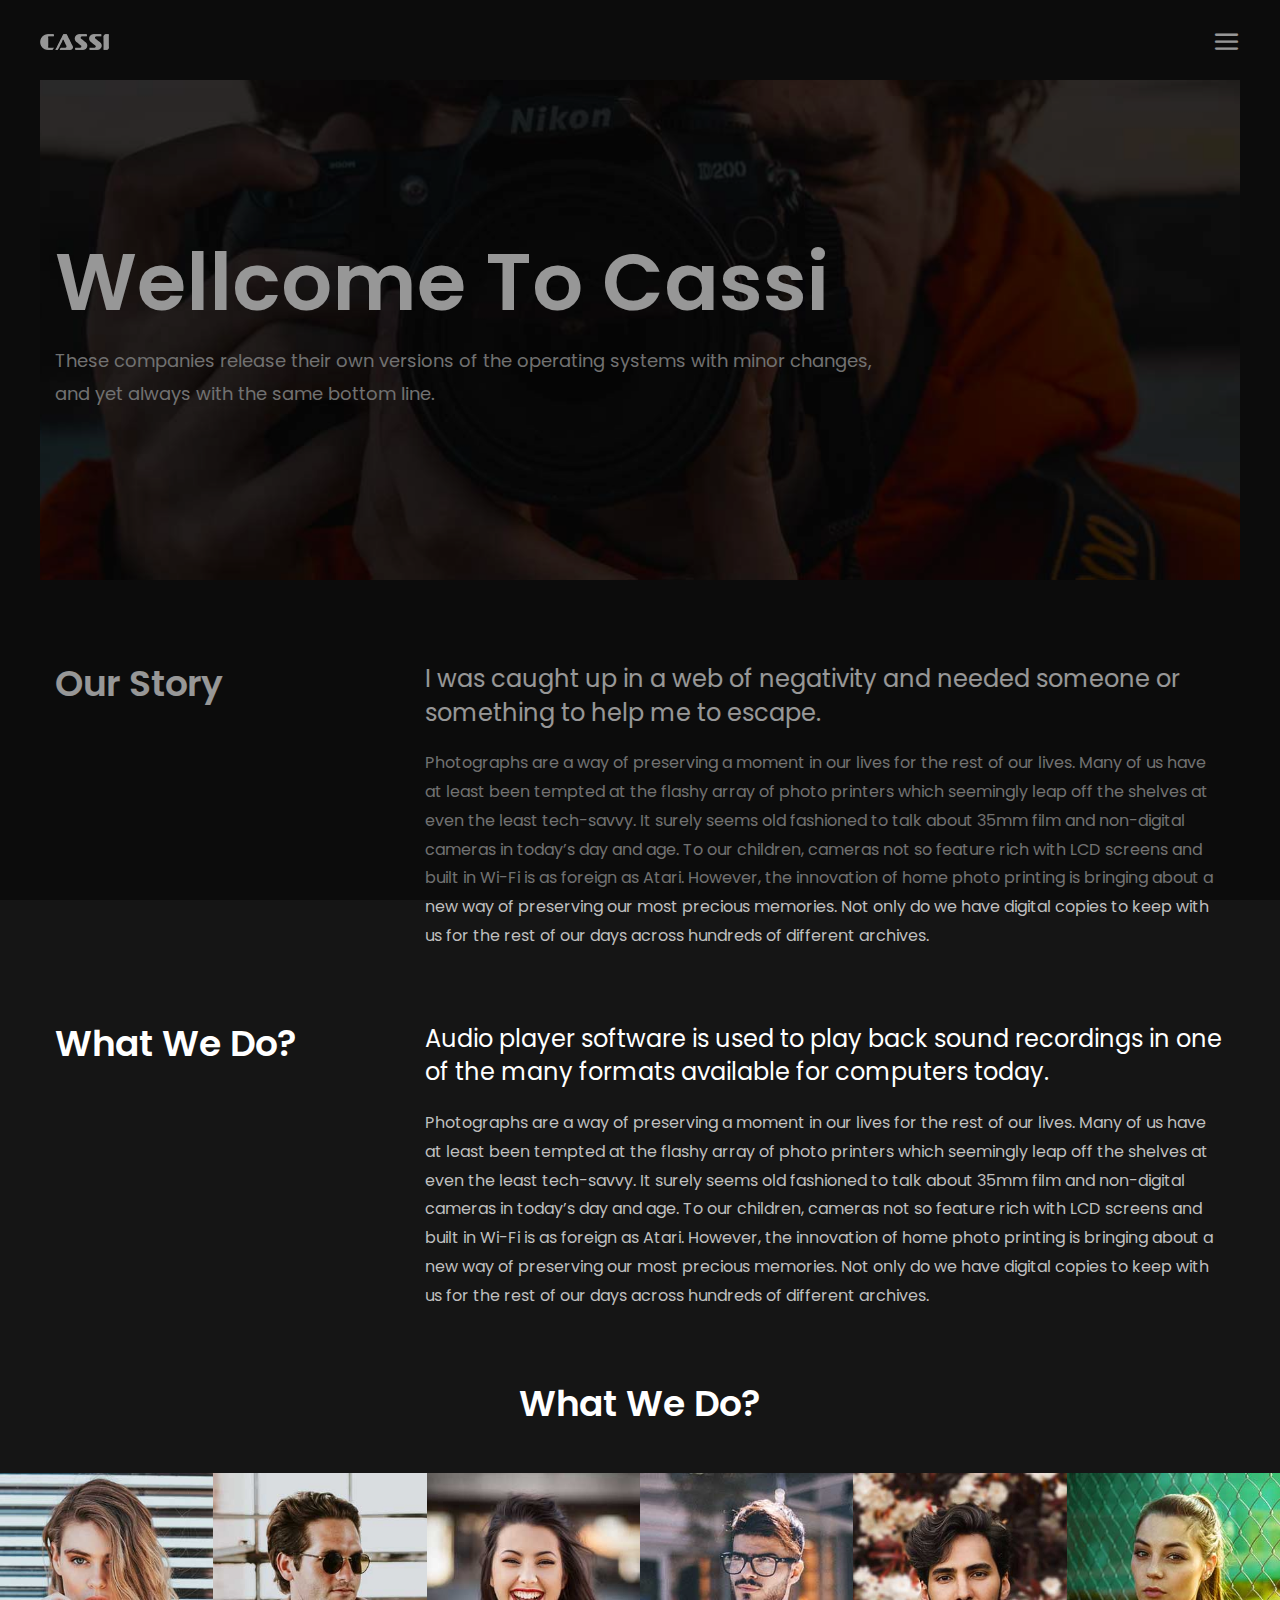
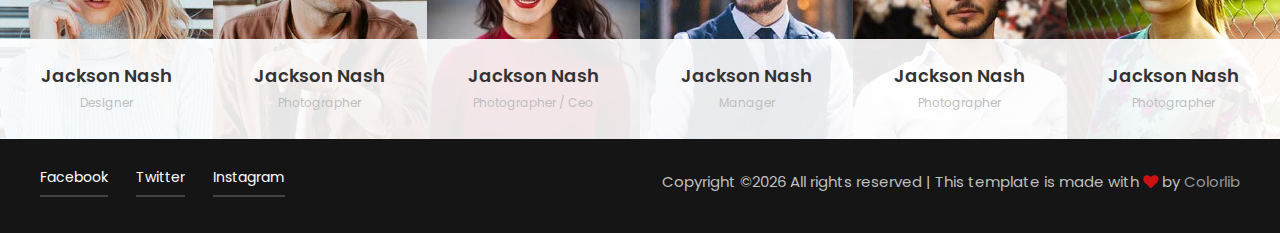
==== commit 226bfd2a: "check #10" ====
--- a/about.html
+++ b/about.html
@@ -1,129 +1,250 @@
-<!doctype html>
-
-<html lang="en">
-   
-   
-    <head>
-
-
-        <!-- META -->
-        <meta charset="utf-8">
-        <meta name="robots" content="noodp">
-        <meta name="viewport" content="width=device-width, initial-scale=1, maximum-scale=1, user-scalable=no">
-
-        <!-- PAGE TITLE -->
-        <title>Sinclair - About</title>
-
-        <!-- FAVICON -->
-        <link rel="shortcut icon" href="assets/img/favicon.png">
-
-        <!-- FONTS -->
-        <link href="https://fonts.googleapis.com/css?family=Playfair+Display:400,700,900&amp;subset=latin-ext" rel="stylesheet">
-
-        <!-- STYLESHEETS -->
-        <link rel="stylesheet" type="text/css" href="assets/css/plugins.css">
-        <link rel="stylesheet" type="text/css" href="assets/css/main.css">
-
-
-    </head>
-
-
-    <body class="sub-page">
-    
-       
-        <!-- PRELOADER -->
-        <div class="preloader">
-           
-           
-            <!-- SPINNER -->
-            <div class="spinner">
-             
-              <div class="bounce-1"></div>
-              <div class="bounce-2"></div>
-              <div class="bounce-3"></div>
-              
-            </div>
-            <!-- /SPINNER -->
-            
-            
-        </div>
-        <!-- /PRELOADER -->
-        
-        
-        <!-- NAVIGATION BUTTON -->
-        <div class="navigation-button">
-
-            <a href="index.html"><p>Back</p></a>
-
-        </div>
-        <!-- /NAVIGATION BUTTON -->
-
-
-        <!-- ABOUT -->
-        <div class="about">
-            
-            
-            <!-- CONTAINER FLUID -->
-            <div class="container-fluid">
-
-               
-                <h1 class="scroll-animated-from-bottom">Hi, my name is James Sinclair.</h1>
-                
-                <h4 class="scroll-animated-from-bottom">I'm a 3D Artist specialized on architectural renderings.</h4>
-               
-                <p class="scroll-animated-from-bottom">Lorem ipsum dolor sit amet, consectetur adipiscing elit. Duis porta velit in eros volutpat, vel blandit est placerat. Donec ullamcorper maximus rhoncus. Suspendisse congue leo eget molestie dictum. Suspendisse blandit vel nisi nec aliquet. Morbi interdum arcu et risus fermentum, id sagittis elit bibendum.</p>
-                
-                <p class="scroll-animated-from-bottom">Lorem ipsum dolor sit amet, consectetur adipiscing elit. Duis porta velit in eros volutpat, vel blandit est placerat. Donec ullamcorper maximus rhoncus. Suspendisse congue leo eget molestie dictum. Suspendisse blandit vel nisi nec aliquet. Morbi interdum arcu et risus fermentum, id sagittis elit bibendum. Proin luctus nisi non leo elementum consequat a a turpis. Ut congue ante non tortor viverra tristique. Aliquam venenatis lectus ut tellus tempus convallis.</p>
-                
-                <!-- SOCIAL LINKS -->
-                <ul class="scroll-animated-from-bottom social-links">
-                   
-                    <li><a href="#">Twitter</a></li>
-                    <li><a href="#">Facebook</a></li>
-                    <li><a href="#">Behance</a></li>
-                    <li><a href="#">Dribbble</a></li>
-                    <li><a href="#">Instagram</a></li>
-                    <li><a href="#">Google +</a></li>
-                  
-                </ul>
-                <!-- /SOCIAL LINKS -->
-               
-                <h6 class="scroll-animated-from-bottom">Get in touch with me via:</h6>
-                <p class="scroll-animated-from-bottom">your@mail.com</p>
-            
-            
-            </div>
-            <!-- CONTAINER FLUID -->
-            
-
-        </div>
-        <!-- /ABOUT -->
-        
-        
-        <!-- FOOTER -->
-        <div class="footer">
-            
-            
-            <!-- FOOTER INNER -->
-            <div class="footer-inner scroll-animated-from-bottom">
-
-                <p>© 2017 Your Brand | Design by <a href="https://templatefoundation.com">Template Foundation</a></p>
-                <i class="fa fa-angle-double-up scroll-top" aria-hidden="true"></i>
-            
-            </div>
-            <!-- /FOOTER INNER -->
-            
-
-        </div>
-        <!-- /FOOTER -->
-
-
-        <!-- JAVASCRIPTS -->
-        <script type="text/javascript" src="assets/js/plugins.js"></script>
-        <script type="text/javascript" src="assets/js/main.js"></script>
-
-
-    </body> 
-    
-    
-</html>+<!DOCTYPE html>
+<html lang="zxx">
+<head>
+	<title>Cassi | Photo Studio HTML Template</title>
+	<meta charset="UTF-8">
+	<meta name="description" content="Cassi Photo Studio HTML Template">
+	<meta name="keywords" content="photo, html">
+	<meta name="viewport" content="width=device-width, initial-scale=1.0">
+	<!-- Stylesheets -->
+	<link rel="stylesheet" href="css/bootstrap.min.css"/>
+	<link rel="stylesheet" href="css/font-awesome.min.css"/>
+	<link rel="stylesheet" href="css/elegant-icons.css"/>
+
+	<!-- Main Stylesheets -->
+	<link rel="stylesheet" href="css/style.css"/>
+
+
+	<!--[if lt IE 9]>
+		<script src="https://oss.maxcdn.com/html5shiv/3.7.2/html5shiv.min.js"></script>
+		<script src="https://oss.maxcdn.com/respond/1.4.2/respond.min.js"></script>
+	<![endif]-->
+
+</head>
+<body>
+	<!-- Page Preloder -->
+	<div id="preloder">
+		<div class="loader"></div>
+	</div>
+
+	<!-- Offcanvas Menu Section -->
+	<div class="offcanvas-menu-wrapper">
+		<div class="menu-header">
+			<a href="./index.html" class="site-logo">
+				<img src="img/logo.png" alt="">
+			</a>
+			<div class="menu-switch" id="menu-canvas-close">
+				<i class="icon_close"></i>
+			</div>
+		</div>
+		<ul class="main-menu">
+			<li><a href="index.html" >Home</a></li>
+			<li><a href="gallery.html">Gallery</a></li>
+			<li><a href="blog.html">Blog</a></li>
+			<li><a href="about.html" class="active">About</a></li>
+			<li><a href="contact.html">Contact</a></li>
+		</ul>
+		<div class="menu-footer">
+			<div class="footer-social">
+				<a href="#">Facebook</a>
+				<a href="#">Twitter</a>
+				<a href="#">Instagram</a>
+			</div>
+			<div class="copyright"><p><!-- Link back to Colorlib can't be removed. Template is licensed under CC BY 3.0. -->
+  Copyright &copy;<script>document.write(new Date().getFullYear());</script> All rights reserved | This template is made with <i class="icon-heart color-danger" aria-hidden="true"></i> by <a href="https://colorlib.com" target="_blank">Colorlib</a>
+  <!-- Link back to Colorlib can't be removed. Template is licensed under CC BY 3.0. --></p></div>
+		</div>
+	</div>
+	<!-- Offcanvas Menu Section end -->
+	
+	<!-- Header section -->
+	<header class="header-section">
+		<a href="./index.html" class="site-logo">
+			<img src="img/logo.png" alt="">
+		</a>
+		<div class="menu-switch" id="menu-canvas-show">
+			<i class="icon_menu"></i>
+		</div>
+	</header>
+	<!-- Header section end -->
+
+	<!-- Page top section -->
+	<div class="page-top-section">
+		<div class="page-top-warp set-bg" data-setbg="img/page-bg-1.jpg">
+			<div class="container">
+				<div class="row">
+					<div class="col-lg-9">
+						<h2>Wellcome To Cassi</h2>
+						<p>These companies release their own versions of the operating systems with minor changes, and yet always with the same bottom line.</p>
+					</div>
+				</div>
+			</div>
+		</div>
+	</div>
+	<!-- Page top section end -->
+
+	<!-- About section -->
+	<section class="about-section">
+		<div class="container">
+			<div class="row about-item">
+				<div class="col-lg-3">
+					<h2>Our Story</h2>
+				</div>
+				<div class="col-lg-9">
+					<div class="ai-text">
+						<h4>I was caught up in a web of negativity and needed someone or something to help me to escape.</h4>
+						<p>Photographs are a way of preserving a moment in our lives for the rest of our lives. Many of us have at least been tempted at the flashy array of photo printers which seemingly leap off the shelves at even the least tech-savvy. It surely seems old fashioned to talk about 35mm film and non-digital cameras in today’s day and age. To our children, cameras not so feature rich with LCD screens and built in Wi-Fi is as foreign as Atari. However, the innovation of home photo printing is bringing about a new way of preserving our most precious memories. Not only do we have digital copies to keep with us for the rest of our days across hundreds of different archives.</p>
+					</div>
+				</div>
+			</div>
+			<div class="row about-item">
+				<div class="col-lg-3">
+					<h2>What We Do?</h2>
+				</div>
+				<div class="col-lg-9">
+					<div class="ai-text">
+						<h4>Audio player software is used to play back sound recordings in one of the many formats available for computers today.</h4>
+						<p>Photographs are a way of preserving a moment in our lives for the rest of our lives. Many of us have at least been tempted at the flashy array of photo printers which seemingly leap off the shelves at even the least tech-savvy. It surely seems old fashioned to talk about 35mm film and non-digital cameras in today’s day and age. To our children, cameras not so feature rich with LCD screens and built in Wi-Fi is as foreign as Atari. However, the innovation of home photo printing is bringing about a new way of preserving our most precious memories. Not only do we have digital copies to keep with us for the rest of our days across hundreds of different archives.</p>
+					</div>
+				</div>
+			</div>
+		</div>
+	</section>
+	<!-- About section end -->
+
+	<!-- Team section -->
+	<section class="team-section">
+		<div class="container-fluid">
+			<div class="text-center text-white mb-5">
+				<h2>What We Do?</h2>
+			</div>
+			<div class="row">
+				<div class="col-xl-2 col-md-4 col-sm-6 p-0">
+					<div class="team-item">
+						<img src="img/team-1.jpg" alt="">
+						<div class="team-meta">
+							<div class="tm-text">
+								<h5>Jackson Nash</h5>
+								<p>Designer</p>
+								<div class="tm-social">
+									<a href="#"><i class="fa fa-facebook"></i></a>
+									<a href="#"><i class="fa fa-twitter"></i></a>
+									<a href="#"><i class="fa fa-google-plus"></i></a>
+									<a href="#"><i class="fa fa-linkedin"></i></a>
+								</div>
+							</div>
+						</div>
+					</div>
+				</div>
+				<div class="col-xl-2 col-md-4 col-sm-6 p-0">
+					<div class="team-item">
+						<img src="img/team-2.jpg" alt="">
+						<div class="team-meta">
+							<div class="tm-text">
+								<h5>Jackson Nash</h5>
+								<p>Photographer</p>
+								<div class="tm-social">
+									<a href="#"><i class="fa fa-facebook"></i></a>
+									<a href="#"><i class="fa fa-twitter"></i></a>
+									<a href="#"><i class="fa fa-google-plus"></i></a>
+									<a href="#"><i class="fa fa-linkedin"></i></a>
+								</div>
+							</div>
+						</div>
+					</div>
+				</div>
+				<div class="col-xl-2 col-md-4 col-sm-6 p-0">
+					<div class="team-item">
+						<img src="img/team-3.jpg" alt="">
+						<div class="team-meta">
+							<div class="tm-text">
+								<h5>Jackson Nash</h5>
+								<p>Photographer / Ceo</p>
+								<div class="tm-social">
+									<a href="#"><i class="fa fa-facebook"></i></a>
+									<a href="#"><i class="fa fa-twitter"></i></a>
+									<a href="#"><i class="fa fa-google-plus"></i></a>
+									<a href="#"><i class="fa fa-linkedin"></i></a>
+								</div>
+							</div>
+						</div>
+					</div>
+				</div>
+				<div class="col-xl-2 col-md-4 col-sm-6 p-0">
+					<div class="team-item">
+						<img src="img/team-4.jpg" alt="">
+						<div class="team-meta">
+							<div class="tm-text">
+								<h5>Jackson Nash</h5>
+								<p>Manager</p>
+								<div class="tm-social">
+									<a href="#"><i class="fa fa-facebook"></i></a>
+									<a href="#"><i class="fa fa-twitter"></i></a>
+									<a href="#"><i class="fa fa-google-plus"></i></a>
+									<a href="#"><i class="fa fa-linkedin"></i></a>
+								</div>
+							</div>
+						</div>
+					</div>
+				</div>
+				<div class="col-xl-2 col-md-4 col-sm-6 p-0">
+					<div class="team-item">
+						<img src="img/team-5.jpg" alt="">
+						<div class="team-meta">
+							<div class="tm-text">
+								<h5>Jackson Nash</h5>
+								<p>Photographer</p>
+								<div class="tm-social">
+									<a href="#"><i class="fa fa-facebook"></i></a>
+									<a href="#"><i class="fa fa-twitter"></i></a>
+									<a href="#"><i class="fa fa-google-plus"></i></a>
+									<a href="#"><i class="fa fa-linkedin"></i></a>
+								</div>
+							</div>
+						</div>
+					</div>
+				</div>
+				<div class="col-xl-2 col-md-4 col-sm-6 p-0">
+					<div class="team-item">
+						<img src="img/team-6.jpg" alt="">
+						<div class="team-meta">
+							<div class="tm-text">
+								<h5>Jackson Nash</h5>
+								<p>Photographer</p>
+								<div class="tm-social">
+									<a href="#"><i class="fa fa-facebook"></i></a>
+									<a href="#"><i class="fa fa-twitter"></i></a>
+									<a href="#"><i class="fa fa-google-plus"></i></a>
+									<a href="#"><i class="fa fa-linkedin"></i></a>
+								</div>
+							</div>
+						</div>
+					</div>
+				</div>
+			</div>
+		</div>
+	</section>
+	<!-- Team section end -->
+
+	<!-- Footer section -->
+	<footer class="footer-section">
+		<div class="footer-social">
+			<a href="#">Facebook</a>
+			<a href="#">Twitter</a>
+			<a href="#">Instagram</a>
+		</div>
+		<div class="copyright"><p><!-- Link back to Colorlib can't be removed. Template is licensed under CC BY 3.0. -->
+  Copyright &copy;<script>document.write(new Date().getFullYear());</script> All rights reserved | This template is made with <i class="fa fa-heart" aria-hidden="true"></i> by <a href="https://colorlib.com" target="_blank">Colorlib</a>
+  <!-- Link back to Colorlib can't be removed. Template is licensed under CC BY 3.0. --></p></div>
+	</footer>
+	<!-- Footer section end -->
+
+	<!--====== Javascripts & Jquery ======-->
+	<script src="js/vendor/jquery-3.2.1.min.js"></script>
+	<script src="js/bootstrap.min.js"></script>
+	<script src="js/owl.carousel.min.js"></script>
+	<script src="js/masonry.pkgd.min.js"></script>
+	<script src="js/main.js"></script>
+
+	</body>
+</html>
--- a/css/elegant-icons.css
+++ b/css/elegant-icons.css
@@ -0,0 +1,1159 @@
+@font-face {
+	font-family: 'ElegantIcons';
+	src:url('../icon-fonts/ElegantIcons.eot');
+	src:url('../icon-fonts/ElegantIcons.eot?#iefix') format('embedded-opentype'),
+		url('../icon-fonts/ElegantIcons.woff') format('woff'),
+		url('../icon-fonts/ElegantIcons.ttf') format('truetype'),
+		url('../icon-fonts/ElegantIcons.svg#ElegantIcons') format('svg');
+	font-weight: normal;
+	font-style: normal;
+}
+
+/* Use the following CSS code if you want to use data attributes for inserting your icons */
+[data-icon]:before {
+	font-family: 'ElegantIcons';
+	content: attr(data-icon);
+	speak: none;
+	font-weight: normal;
+	font-variant: normal;
+	text-transform: none;
+	line-height: 1;
+	-webkit-font-smoothing: antialiased;
+	-moz-osx-font-smoothing: grayscale;
+}
+
+/* Use the following CSS code if you want to have a class per icon */
+/*
+Instead of a list of all class selectors,
+you can use the generic selector below, but it's slower:
+[class*="your-class-prefix"] {
+*/
+.arrow_up, .arrow_down, .arrow_left, .arrow_right, .arrow_left-up, .arrow_right-up, .arrow_right-down, .arrow_left-down, .arrow-up-down, .arrow_up-down_alt, .arrow_left-right_alt, .arrow_left-right, .arrow_expand_alt2, .arrow_expand_alt, .arrow_condense, .arrow_expand, .arrow_move, .arrow_carrot-up, .arrow_carrot-down, .arrow_carrot-left, .arrow_carrot-right, .arrow_carrot-2up, .arrow_carrot-2down, .arrow_carrot-2left, .arrow_carrot-2right, .arrow_carrot-up_alt2, .arrow_carrot-down_alt2, .arrow_carrot-left_alt2, .arrow_carrot-right_alt2, .arrow_carrot-2up_alt2, .arrow_carrot-2down_alt2, .arrow_carrot-2left_alt2, .arrow_carrot-2right_alt2, .arrow_triangle-up, .arrow_triangle-down, .arrow_triangle-left, .arrow_triangle-right, .arrow_triangle-up_alt2, .arrow_triangle-down_alt2, .arrow_triangle-left_alt2, .arrow_triangle-right_alt2, .arrow_back, .icon_minus-06, .icon_plus, .icon_close, .icon_check, .icon_minus_alt2, .icon_plus_alt2, .icon_close_alt2, .icon_check_alt2, .icon_zoom-out_alt, .icon_zoom-in_alt, .icon_search, .icon_box-empty, .icon_box-selected, .icon_minus-box, .icon_plus-box, .icon_box-checked, .icon_circle-empty, .icon_circle-slelected, .icon_stop_alt2, .icon_stop, .icon_pause_alt2, .icon_pause, .icon_menu, .icon_menu-square_alt2, .icon_menu-circle_alt2, .icon_ul, .icon_ol, .icon_adjust-horiz, .icon_adjust-vert, .icon_document_alt, .icon_documents_alt, .icon_pencil, .icon_pencil-edit_alt, .icon_pencil-edit, .icon_folder-alt, .icon_folder-open_alt, .icon_folder-add_alt, .icon_info_alt, .icon_error-oct_alt, .icon_error-circle_alt, .icon_error-triangle_alt, .icon_question_alt2, .icon_question, .icon_comment_alt, .icon_chat_alt, .icon_vol-mute_alt, .icon_volume-low_alt, .icon_volume-high_alt, .icon_quotations, .icon_quotations_alt2, .icon_clock_alt, .icon_lock_alt, .icon_lock-open_alt, .icon_key_alt, .icon_cloud_alt, .icon_cloud-upload_alt, .icon_cloud-download_alt, .icon_image, .icon_images, .icon_lightbulb_alt, .icon_gift_alt, .icon_house_alt, .icon_genius, .icon_mobile, .icon_tablet, .icon_laptop, .icon_desktop, .icon_camera_alt, .icon_mail_alt, .icon_cone_alt, .icon_ribbon_alt, .icon_bag_alt, .icon_creditcard, .icon_cart_alt, .icon_paperclip, .icon_tag_alt, .icon_tags_alt, .icon_trash_alt, .icon_cursor_alt, .icon_mic_alt, .icon_compass_alt, .icon_pin_alt, .icon_pushpin_alt, .icon_map_alt, .icon_drawer_alt, .icon_toolbox_alt, .icon_book_alt, .icon_calendar, .icon_film, .icon_table, .icon_contacts_alt, .icon_headphones, .icon_lifesaver, .icon_piechart, .icon_refresh, .icon_link_alt, .icon_link, .icon_loading, .icon_blocked, .icon_archive_alt, .icon_heart_alt, .icon_star_alt, .icon_star-half_alt, .icon_star, .icon_star-half, .icon_tools, .icon_tool, .icon_cog, .icon_cogs, .arrow_up_alt, .arrow_down_alt, .arrow_left_alt, .arrow_right_alt, .arrow_left-up_alt, .arrow_right-up_alt, .arrow_right-down_alt, .arrow_left-down_alt, .arrow_condense_alt, .arrow_expand_alt3, .arrow_carrot_up_alt, .arrow_carrot-down_alt, .arrow_carrot-left_alt, .arrow_carrot-right_alt, .arrow_carrot-2up_alt, .arrow_carrot-2dwnn_alt, .arrow_carrot-2left_alt, .arrow_carrot-2right_alt, .arrow_triangle-up_alt, .arrow_triangle-down_alt, .arrow_triangle-left_alt, .arrow_triangle-right_alt, .icon_minus_alt, .icon_plus_alt, .icon_close_alt, .icon_check_alt, .icon_zoom-out, .icon_zoom-in, .icon_stop_alt, .icon_menu-square_alt, .icon_menu-circle_alt, .icon_document, .icon_documents, .icon_pencil_alt, .icon_folder, .icon_folder-open, .icon_folder-add, .icon_folder_upload, .icon_folder_download, .icon_info, .icon_error-circle, .icon_error-oct, .icon_error-triangle, .icon_question_alt, .icon_comment, .icon_chat, .icon_vol-mute, .icon_volume-low, .icon_volume-high, .icon_quotations_alt, .icon_clock, .icon_lock, .icon_lock-open, .icon_key, .icon_cloud, .icon_cloud-upload, .icon_cloud-download, .icon_lightbulb, .icon_gift, .icon_house, .icon_camera, .icon_mail, .icon_cone, .icon_ribbon, .icon_bag, .icon_cart, .icon_tag, .icon_tags, .icon_trash, .icon_cursor, .icon_mic, .icon_compass, .icon_pin, .icon_pushpin, .icon_map, .icon_drawer, .icon_toolbox, .icon_book, .icon_contacts, .icon_archive, .icon_heart, .icon_profile, .icon_group, .icon_grid-2x2, .icon_grid-3x3, .icon_music, .icon_pause_alt, .icon_phone, .icon_upload, .icon_download, .social_facebook, .social_twitter, .social_pinterest, .social_googleplus, .social_tumblr, .social_tumbleupon, .social_wordpress, .social_instagram, .social_dribbble, .social_vimeo, .social_linkedin, .social_rss, .social_deviantart, .social_share, .social_myspace, .social_skype, .social_youtube, .social_picassa, .social_googledrive, .social_flickr, .social_blogger, .social_spotify, .social_delicious, .social_facebook_circle, .social_twitter_circle, .social_pinterest_circle, .social_googleplus_circle, .social_tumblr_circle, .social_stumbleupon_circle, .social_wordpress_circle, .social_instagram_circle, .social_dribbble_circle, .social_vimeo_circle, .social_linkedin_circle, .social_rss_circle, .social_deviantart_circle, .social_share_circle, .social_myspace_circle, .social_skype_circle, .social_youtube_circle, .social_picassa_circle, .social_googledrive_alt2, .social_flickr_circle, .social_blogger_circle, .social_spotify_circle, .social_delicious_circle, .social_facebook_square, .social_twitter_square, .social_pinterest_square, .social_googleplus_square, .social_tumblr_square, .social_stumbleupon_square, .social_wordpress_square, .social_instagram_square, .social_dribbble_square, .social_vimeo_square, .social_linkedin_square, .social_rss_square, .social_deviantart_square, .social_share_square, .social_myspace_square, .social_skype_square, .social_youtube_square, .social_picassa_square, .social_googledrive_square, .social_flickr_square, .social_blogger_square, .social_spotify_square, .social_delicious_square, .icon_printer, .icon_calulator, .icon_building, .icon_floppy, .icon_drive, .icon_search-2, .icon_id, .icon_id-2, .icon_puzzle, .icon_like, .icon_dislike, .icon_mug, .icon_currency, .icon_wallet, .icon_pens, .icon_easel, .icon_flowchart, .icon_datareport, .icon_briefcase, .icon_shield, .icon_percent, .icon_globe, .icon_globe-2, .icon_target, .icon_hourglass, .icon_balance, .icon_rook, .icon_printer-alt, .icon_calculator_alt, .icon_building_alt, .icon_floppy_alt, .icon_drive_alt, .icon_search_alt, .icon_id_alt, .icon_id-2_alt, .icon_puzzle_alt, .icon_like_alt, .icon_dislike_alt, .icon_mug_alt, .icon_currency_alt, .icon_wallet_alt, .icon_pens_alt, .icon_easel_alt, .icon_flowchart_alt, .icon_datareport_alt, .icon_briefcase_alt, .icon_shield_alt, .icon_percent_alt, .icon_globe_alt, .icon_clipboard {
+	font-family: 'ElegantIcons';
+	speak: none;
+	font-style: normal;
+	font-weight: normal;
+	font-variant: normal;
+	text-transform: none;
+	line-height: 1;
+	-webkit-font-smoothing: antialiased;
+}
+.arrow_up:before {
+	content: "\21";
+}
+.arrow_down:before {
+	content: "\22";
+}
+.arrow_left:before {
+	content: "\23";
+}
+.arrow_right:before {
+	content: "\24";
+}
+.arrow_left-up:before {
+	content: "\25";
+}
+.arrow_right-up:before {
+	content: "\26";
+}
+.arrow_right-down:before {
+	content: "\27";
+}
+.arrow_left-down:before {
+	content: "\28";
+}
+.arrow-up-down:before {
+	content: "\29";
+}
+.arrow_up-down_alt:before {
+	content: "\2a";
+}
+.arrow_left-right_alt:before {
+	content: "\2b";
+}
+.arrow_left-right:before {
+	content: "\2c";
+}
+.arrow_expand_alt2:before {
+	content: "\2d";
+}
+.arrow_expand_alt:before {
+	content: "\2e";
+}
+.arrow_condense:before {
+	content: "\2f";
+}
+.arrow_expand:before {
+	content: "\30";
+}
+.arrow_move:before {
+	content: "\31";
+}
+.arrow_carrot-up:before {
+	content: "\32";
+}
+.arrow_carrot-down:before {
+	content: "\33";
+}
+.arrow_carrot-left:before {
+	content: "\34";
+}
+.arrow_carrot-right:before {
+	content: "\35";
+}
+.arrow_carrot-2up:before {
+	content: "\36";
+}
+.arrow_carrot-2down:before {
+	content: "\37";
+}
+.arrow_carrot-2left:before {
+	content: "\38";
+}
+.arrow_carrot-2right:before {
+	content: "\39";
+}
+.arrow_carrot-up_alt2:before {
+	content: "\3a";
+}
+.arrow_carrot-down_alt2:before {
+	content: "\3b";
+}
+.arrow_carrot-left_alt2:before {
+	content: "\3c";
+}
+.arrow_carrot-right_alt2:before {
+	content: "\3d";
+}
+.arrow_carrot-2up_alt2:before {
+	content: "\3e";
+}
+.arrow_carrot-2down_alt2:before {
+	content: "\3f";
+}
+.arrow_carrot-2left_alt2:before {
+	content: "\40";
+}
+.arrow_carrot-2right_alt2:before {
+	content: "\41";
+}
+.arrow_triangle-up:before {
+	content: "\42";
+}
+.arrow_triangle-down:before {
+	content: "\43";
+}
+.arrow_triangle-left:before {
+	content: "\44";
+}
+.arrow_triangle-right:before {
+	content: "\45";
+}
+.arrow_triangle-up_alt2:before {
+	content: "\46";
+}
+.arrow_triangle-down_alt2:before {
+	content: "\47";
+}
+.arrow_triangle-left_alt2:before {
+	content: "\48";
+}
+.arrow_triangle-right_alt2:before {
+	content: "\49";
+}
+.arrow_back:before {
+	content: "\4a";
+}
+.icon_minus-06:before {
+	content: "\4b";
+}
+.icon_plus:before {
+	content: "\4c";
+}
+.icon_close:before {
+	content: "\4d";
+}
+.icon_check:before {
+	content: "\4e";
+}
+.icon_minus_alt2:before {
+	content: "\4f";
+}
+.icon_plus_alt2:before {
+	content: "\50";
+}
+.icon_close_alt2:before {
+	content: "\51";
+}
+.icon_check_alt2:before {
+	content: "\52";
+}
+.icon_zoom-out_alt:before {
+	content: "\53";
+}
+.icon_zoom-in_alt:before {
+	content: "\54";
+}
+.icon_search:before {
+	content: "\55";
+}
+.icon_box-empty:before {
+	content: "\56";
+}
+.icon_box-selected:before {
+	content: "\57";
+}
+.icon_minus-box:before {
+	content: "\58";
+}
+.icon_plus-box:before {
+	content: "\59";
+}
+.icon_box-checked:before {
+	content: "\5a";
+}
+.icon_circle-empty:before {
+	content: "\5b";
+}
+.icon_circle-slelected:before {
+	content: "\5c";
+}
+.icon_stop_alt2:before {
+	content: "\5d";
+}
+.icon_stop:before {
+	content: "\5e";
+}
+.icon_pause_alt2:before {
+	content: "\5f";
+}
+.icon_pause:before {
+	content: "\60";
+}
+.icon_menu:before {
+	content: "\61";
+}
+.icon_menu-square_alt2:before {
+	content: "\62";
+}
+.icon_menu-circle_alt2:before {
+	content: "\63";
+}
+.icon_ul:before {
+	content: "\64";
+}
+.icon_ol:before {
+	content: "\65";
+}
+.icon_adjust-horiz:before {
+	content: "\66";
+}
+.icon_adjust-vert:before {
+	content: "\67";
+}
+.icon_document_alt:before {
+	content: "\68";
+}
+.icon_documents_alt:before {
+	content: "\69";
+}
+.icon_pencil:before {
+	content: "\6a";
+}
+.icon_pencil-edit_alt:before {
+	content: "\6b";
+}
+.icon_pencil-edit:before {
+	content: "\6c";
+}
+.icon_folder-alt:before {
+	content: "\6d";
+}
+.icon_folder-open_alt:before {
+	content: "\6e";
+}
+.icon_folder-add_alt:before {
+	content: "\6f";
+}
+.icon_info_alt:before {
+	content: "\70";
+}
+.icon_error-oct_alt:before {
+	content: "\71";
+}
+.icon_error-circle_alt:before {
+	content: "\72";
+}
+.icon_error-triangle_alt:before {
+	content: "\73";
+}
+.icon_question_alt2:before {
+	content: "\74";
+}
+.icon_question:before {
+	content: "\75";
+}
+.icon_comment_alt:before {
+	content: "\76";
+}
+.icon_chat_alt:before {
+	content: "\77";
+}
+.icon_vol-mute_alt:before {
+	content: "\78";
+}
+.icon_volume-low_alt:before {
+	content: "\79";
+}
+.icon_volume-high_alt:before {
+	content: "\7a";
+}
+.icon_quotations:before {
+	content: "\7b";
+}
+.icon_quotations_alt2:before {
+	content: "\7c";
+}
+.icon_clock_alt:before {
+	content: "\7d";
+}
+.icon_lock_alt:before {
+	content: "\7e";
+}
+.icon_lock-open_alt:before {
+	content: "\e000";
+}
+.icon_key_alt:before {
+	content: "\e001";
+}
+.icon_cloud_alt:before {
+	content: "\e002";
+}
+.icon_cloud-upload_alt:before {
+	content: "\e003";
+}
+.icon_cloud-download_alt:before {
+	content: "\e004";
+}
+.icon_image:before {
+	content: "\e005";
+}
+.icon_images:before {
+	content: "\e006";
+}
+.icon_lightbulb_alt:before {
+	content: "\e007";
+}
+.icon_gift_alt:before {
+	content: "\e008";
+}
+.icon_house_alt:before {
+	content: "\e009";
+}
+.icon_genius:before {
+	content: "\e00a";
+}
+.icon_mobile:before {
+	content: "\e00b";
+}
+.icon_tablet:before {
+	content: "\e00c";
+}
+.icon_laptop:before {
+	content: "\e00d";
+}
+.icon_desktop:before {
+	content: "\e00e";
+}
+.icon_camera_alt:before {
+	content: "\e00f";
+}
+.icon_mail_alt:before {
+	content: "\e010";
+}
+.icon_cone_alt:before {
+	content: "\e011";
+}
+.icon_ribbon_alt:before {
+	content: "\e012";
+}
+.icon_bag_alt:before {
+	content: "\e013";
+}
+.icon_creditcard:before {
+	content: "\e014";
+}
+.icon_cart_alt:before {
+	content: "\e015";
+}
+.icon_paperclip:before {
+	content: "\e016";
+}
+.icon_tag_alt:before {
+	content: "\e017";
+}
+.icon_tags_alt:before {
+	content: "\e018";
+}
+.icon_trash_alt:before {
+	content: "\e019";
+}
+.icon_cursor_alt:before {
+	content: "\e01a";
+}
+.icon_mic_alt:before {
+	content: "\e01b";
+}
+.icon_compass_alt:before {
+	content: "\e01c";
+}
+.icon_pin_alt:before {
+	content: "\e01d";
+}
+.icon_pushpin_alt:before {
+	content: "\e01e";
+}
+.icon_map_alt:before {
+	content: "\e01f";
+}
+.icon_drawer_alt:before {
+	content: "\e020";
+}
+.icon_toolbox_alt:before {
+	content: "\e021";
+}
+.icon_book_alt:before {
+	content: "\e022";
+}
+.icon_calendar:before {
+	content: "\e023";
+}
+.icon_film:before {
+	content: "\e024";
+}
+.icon_table:before {
+	content: "\e025";
+}
+.icon_contacts_alt:before {
+	content: "\e026";
+}
+.icon_headphones:before {
+	content: "\e027";
+}
+.icon_lifesaver:before {
+	content: "\e028";
+}
+.icon_piechart:before {
+	content: "\e029";
+}
+.icon_refresh:before {
+	content: "\e02a";
+}
+.icon_link_alt:before {
+	content: "\e02b";
+}
+.icon_link:before {
+	content: "\e02c";
+}
+.icon_loading:before {
+	content: "\e02d";
+}
+.icon_blocked:before {
+	content: "\e02e";
+}
+.icon_archive_alt:before {
+	content: "\e02f";
+}
+.icon_heart_alt:before {
+	content: "\e030";
+}
+.icon_star_alt:before {
+	content: "\e031";
+}
+.icon_star-half_alt:before {
+	content: "\e032";
+}
+.icon_star:before {
+	content: "\e033";
+}
+.icon_star-half:before {
+	content: "\e034";
+}
+.icon_tools:before {
+	content: "\e035";
+}
+.icon_tool:before {
+	content: "\e036";
+}
+.icon_cog:before {
+	content: "\e037";
+}
+.icon_cogs:before {
+	content: "\e038";
+}
+.arrow_up_alt:before {
+	content: "\e039";
+}
+.arrow_down_alt:before {
+	content: "\e03a";
+}
+.arrow_left_alt:before {
+	content: "\e03b";
+}
+.arrow_right_alt:before {
+	content: "\e03c";
+}
+.arrow_left-up_alt:before {
+	content: "\e03d";
+}
+.arrow_right-up_alt:before {
+	content: "\e03e";
+}
+.arrow_right-down_alt:before {
+	content: "\e03f";
+}
+.arrow_left-down_alt:before {
+	content: "\e040";
+}
+.arrow_condense_alt:before {
+	content: "\e041";
+}
+.arrow_expand_alt3:before {
+	content: "\e042";
+}
+.arrow_carrot_up_alt:before {
+	content: "\e043";
+}
+.arrow_carrot-down_alt:before {
+	content: "\e044";
+}
+.arrow_carrot-left_alt:before {
+	content: "\e045";
+}
+.arrow_carrot-right_alt:before {
+	content: "\e046";
+}
+.arrow_carrot-2up_alt:before {
+	content: "\e047";
+}
+.arrow_carrot-2dwnn_alt:before {
+	content: "\e048";
+}
+.arrow_carrot-2left_alt:before {
+	content: "\e049";
+}
+.arrow_carrot-2right_alt:before {
+	content: "\e04a";
+}
+.arrow_triangle-up_alt:before {
+	content: "\e04b";
+}
+.arrow_triangle-down_alt:before {
+	content: "\e04c";
+}
+.arrow_triangle-left_alt:before {
+	content: "\e04d";
+}
+.arrow_triangle-right_alt:before {
+	content: "\e04e";
+}
+.icon_minus_alt:before {
+	content: "\e04f";
+}
+.icon_plus_alt:before {
+	content: "\e050";
+}
+.icon_close_alt:before {
+	content: "\e051";
+}
+.icon_check_alt:before {
+	content: "\e052";
+}
+.icon_zoom-out:before {
+	content: "\e053";
+}
+.icon_zoom-in:before {
+	content: "\e054";
+}
+.icon_stop_alt:before {
+	content: "\e055";
+}
+.icon_menu-square_alt:before {
+	content: "\e056";
+}
+.icon_menu-circle_alt:before {
+	content: "\e057";
+}
+.icon_document:before {
+	content: "\e058";
+}
+.icon_documents:before {
+	content: "\e059";
+}
+.icon_pencil_alt:before {
+	content: "\e05a";
+}
+.icon_folder:before {
+	content: "\e05b";
+}
+.icon_folder-open:before {
+	content: "\e05c";
+}
+.icon_folder-add:before {
+	content: "\e05d";
+}
+.icon_folder_upload:before {
+	content: "\e05e";
+}
+.icon_folder_download:before {
+	content: "\e05f";
+}
+.icon_info:before {
+	content: "\e060";
+}
+.icon_error-circle:before {
+	content: "\e061";
+}
+.icon_error-oct:before {
+	content: "\e062";
+}
+.icon_error-triangle:before {
+	content: "\e063";
+}
+.icon_question_alt:before {
+	content: "\e064";
+}
+.icon_comment:before {
+	content: "\e065";
+}
+.icon_chat:before {
+	content: "\e066";
+}
+.icon_vol-mute:before {
+	content: "\e067";
+}
+.icon_volume-low:before {
+	content: "\e068";
+}
+.icon_volume-high:before {
+	content: "\e069";
+}
+.icon_quotations_alt:before {
+	content: "\e06a";
+}
+.icon_clock:before {
+	content: "\e06b";
+}
+.icon_lock:before {
+	content: "\e06c";
+}
+.icon_lock-open:before {
+	content: "\e06d";
+}
+.icon_key:before {
+	content: "\e06e";
+}
+.icon_cloud:before {
+	content: "\e06f";
+}
+.icon_cloud-upload:before {
+	content: "\e070";
+}
+.icon_cloud-download:before {
+	content: "\e071";
+}
+.icon_lightbulb:before {
+	content: "\e072";
+}
+.icon_gift:before {
+	content: "\e073";
+}
+.icon_house:before {
+	content: "\e074";
+}
+.icon_camera:before {
+	content: "\e075";
+}
+.icon_mail:before {
+	content: "\e076";
+}
+.icon_cone:before {
+	content: "\e077";
+}
+.icon_ribbon:before {
+	content: "\e078";
+}
+.icon_bag:before {
+	content: "\e079";
+}
+.icon_cart:before {
+	content: "\e07a";
+}
+.icon_tag:before {
+	content: "\e07b";
+}
+.icon_tags:before {
+	content: "\e07c";
+}
+.icon_trash:before {
+	content: "\e07d";
+}
+.icon_cursor:before {
+	content: "\e07e";
+}
+.icon_mic:before {
+	content: "\e07f";
+}
+.icon_compass:before {
+	content: "\e080";
+}
+.icon_pin:before {
+	content: "\e081";
+}
+.icon_pushpin:before {
+	content: "\e082";
+}
+.icon_map:before {
+	content: "\e083";
+}
+.icon_drawer:before {
+	content: "\e084";
+}
+.icon_toolbox:before {
+	content: "\e085";
+}
+.icon_book:before {
+	content: "\e086";
+}
+.icon_contacts:before {
+	content: "\e087";
+}
+.icon_archive:before {
+	content: "\e088";
+}
+.icon_heart:before {
+	content: "\e089";
+}
+.icon_profile:before {
+	content: "\e08a";
+}
+.icon_group:before {
+	content: "\e08b";
+}
+.icon_grid-2x2:before {
+	content: "\e08c";
+}
+.icon_grid-3x3:before {
+	content: "\e08d";
+}
+.icon_music:before {
+	content: "\e08e";
+}
+.icon_pause_alt:before {
+	content: "\e08f";
+}
+.icon_phone:before {
+	content: "\e090";
+}
+.icon_upload:before {
+	content: "\e091";
+}
+.icon_download:before {
+	content: "\e092";
+}
+.social_facebook:before {
+	content: "\e093";
+}
+.social_twitter:before {
+	content: "\e094";
+}
+.social_pinterest:before {
+	content: "\e095";
+}
+.social_googleplus:before {
+	content: "\e096";
+}
+.social_tumblr:before {
+	content: "\e097";
+}
+.social_tumbleupon:before {
+	content: "\e098";
+}
+.social_wordpress:before {
+	content: "\e099";
+}
+.social_instagram:before {
+	content: "\e09a";
+}
+.social_dribbble:before {
+	content: "\e09b";
+}
+.social_vimeo:before {
+	content: "\e09c";
+}
+.social_linkedin:before {
+	content: "\e09d";
+}
+.social_rss:before {
+	content: "\e09e";
+}
+.social_deviantart:before {
+	content: "\e09f";
+}
+.social_share:before {
+	content: "\e0a0";
+}
+.social_myspace:before {
+	content: "\e0a1";
+}
+.social_skype:before {
+	content: "\e0a2";
+}
+.social_youtube:before {
+	content: "\e0a3";
+}
+.social_picassa:before {
+	content: "\e0a4";
+}
+.social_googledrive:before {
+	content: "\e0a5";
+}
+.social_flickr:before {
+	content: "\e0a6";
+}
+.social_blogger:before {
+	content: "\e0a7";
+}
+.social_spotify:before {
+	content: "\e0a8";
+}
+.social_delicious:before {
+	content: "\e0a9";
+}
+.social_facebook_circle:before {
+	content: "\e0aa";
+}
+.social_twitter_circle:before {
+	content: "\e0ab";
+}
+.social_pinterest_circle:before {
+	content: "\e0ac";
+}
+.social_googleplus_circle:before {
+	content: "\e0ad";
+}
+.social_tumblr_circle:before {
+	content: "\e0ae";
+}
+.social_stumbleupon_circle:before {
+	content: "\e0af";
+}
+.social_wordpress_circle:before {
+	content: "\e0b0";
+}
+.social_instagram_circle:before {
+	content: "\e0b1";
+}
+.social_dribbble_circle:before {
+	content: "\e0b2";
+}
+.social_vimeo_circle:before {
+	content: "\e0b3";
+}
+.social_linkedin_circle:before {
+	content: "\e0b4";
+}
+.social_rss_circle:before {
+	content: "\e0b5";
+}
+.social_deviantart_circle:before {
+	content: "\e0b6";
+}
+.social_share_circle:before {
+	content: "\e0b7";
+}
+.social_myspace_circle:before {
+	content: "\e0b8";
+}
+.social_skype_circle:before {
+	content: "\e0b9";
+}
+.social_youtube_circle:before {
+	content: "\e0ba";
+}
+.social_picassa_circle:before {
+	content: "\e0bb";
+}
+.social_googledrive_alt2:before {
+	content: "\e0bc";
+}
+.social_flickr_circle:before {
+	content: "\e0bd";
+}
+.social_blogger_circle:before {
+	content: "\e0be";
+}
+.social_spotify_circle:before {
+	content: "\e0bf";
+}
+.social_delicious_circle:before {
+	content: "\e0c0";
+}
+.social_facebook_square:before {
+	content: "\e0c1";
+}
+.social_twitter_square:before {
+	content: "\e0c2";
+}
+.social_pinterest_square:before {
+	content: "\e0c3";
+}
+.social_googleplus_square:before {
+	content: "\e0c4";
+}
+.social_tumblr_square:before {
+	content: "\e0c5";
+}
+.social_stumbleupon_square:before {
+	content: "\e0c6";
+}
+.social_wordpress_square:before {
+	content: "\e0c7";
+}
+.social_instagram_square:before {
+	content: "\e0c8";
+}
+.social_dribbble_square:before {
+	content: "\e0c9";
+}
+.social_vimeo_square:before {
+	content: "\e0ca";
+}
+.social_linkedin_square:before {
+	content: "\e0cb";
+}
+.social_rss_square:before {
+	content: "\e0cc";
+}
+.social_deviantart_square:before {
+	content: "\e0cd";
+}
+.social_share_square:before {
+	content: "\e0ce";
+}
+.social_myspace_square:before {
+	content: "\e0cf";
+}
+.social_skype_square:before {
+	content: "\e0d0";
+}
+.social_youtube_square:before {
+	content: "\e0d1";
+}
+.social_picassa_square:before {
+	content: "\e0d2";
+}
+.social_googledrive_square:before {
+	content: "\e0d3";
+}
+.social_flickr_square:before {
+	content: "\e0d4";
+}
+.social_blogger_square:before {
+	content: "\e0d5";
+}
+.social_spotify_square:before {
+	content: "\e0d6";
+}
+.social_delicious_square:before {
+	content: "\e0d7";
+}
+.icon_printer:before {
+	content: "\e103";
+}
+.icon_calulator:before {
+	content: "\e0ee";
+}
+.icon_building:before {
+	content: "\e0ef";
+}
+.icon_floppy:before {
+	content: "\e0e8";
+}
+.icon_drive:before {
+	content: "\e0ea";
+}
+.icon_search-2:before {
+	content: "\e101";
+}
+.icon_id:before {
+	content: "\e107";
+}
+.icon_id-2:before {
+	content: "\e108";
+}
+.icon_puzzle:before {
+	content: "\e102";
+}
+.icon_like:before {
+	content: "\e106";
+}
+.icon_dislike:before {
+	content: "\e0eb";
+}
+.icon_mug:before {
+	content: "\e105";
+}
+.icon_currency:before {
+	content: "\e0ed";
+}
+.icon_wallet:before {
+	content: "\e100";
+}
+.icon_pens:before {
+	content: "\e104";
+}
+.icon_easel:before {
+	content: "\e0e9";
+}
+.icon_flowchart:before {
+	content: "\e109";
+}
+.icon_datareport:before {
+	content: "\e0ec";
+}
+.icon_briefcase:before {
+	content: "\e0fe";
+}
+.icon_shield:before {
+	content: "\e0f6";
+}
+.icon_percent:before {
+	content: "\e0fb";
+}
+.icon_globe:before {
+	content: "\e0e2";
+}
+.icon_globe-2:before {
+	content: "\e0e3";
+}
+.icon_target:before {
+	content: "\e0f5";
+}
+.icon_hourglass:before {
+	content: "\e0e1";
+}
+.icon_balance:before {
+	content: "\e0ff";
+}
+.icon_rook:before {
+	content: "\e0f8";
+}
+.icon_printer-alt:before {
+	content: "\e0fa";
+}
+.icon_calculator_alt:before {
+	content: "\e0e7";
+}
+.icon_building_alt:before {
+	content: "\e0fd";
+}
+.icon_floppy_alt:before {
+	content: "\e0e4";
+}
+.icon_drive_alt:before {
+	content: "\e0e5";
+}
+.icon_search_alt:before {
+	content: "\e0f7";
+}
+.icon_id_alt:before {
+	content: "\e0e0";
+}
+.icon_id-2_alt:before {
+	content: "\e0fc";
+}
+.icon_puzzle_alt:before {
+	content: "\e0f9";
+}
+.icon_like_alt:before {
+	content: "\e0dd";
+}
+.icon_dislike_alt:before {
+	content: "\e0f1";
+}
+.icon_mug_alt:before {
+	content: "\e0dc";
+}
+.icon_currency_alt:before {
+	content: "\e0f3";
+}
+.icon_wallet_alt:before {
+	content: "\e0d8";
+}
+.icon_pens_alt:before {
+	content: "\e0db";
+}
+.icon_easel_alt:before {
+	content: "\e0f0";
+}
+.icon_flowchart_alt:before {
+	content: "\e0df";
+}
+.icon_datareport_alt:before {
+	content: "\e0f2";
+}
+.icon_briefcase_alt:before {
+	content: "\e0f4";
+}
+.icon_shield_alt:before {
+	content: "\e0d9";
+}
+.icon_percent_alt:before {
+	content: "\e0da";
+}
+.icon_globe_alt:before {
+	content: "\e0de";
+}
+.icon_clipboard:before {
+	content: "\e0e6";
+}
+
+
+	.glyph {
+		float: left;
+		text-align: center;
+		padding: .75em;
+		margin: .4em 1.5em .75em 0;
+		width: 6em;
+text-shadow: none;
+	}
+        .glyph_big {
+        font-size: 128px;
+        color: #59c5dc;
+        float: left;
+        margin-right: 20px;
+        }
+
+        .glyph div { padding-bottom: 10px;}
+
+	.glyph input {
+		font-family: consolas, monospace;
+		font-size: 12px;
+		width: 100%;
+		text-align: center;
+		border: 0;
+		box-shadow: 0 0 0 1px #ccc;
+		padding: .2em;
+                -moz-border-radius: 5px;
+                -webkit-border-radius: 5px;
+	}
+	.centered {
+		margin-left: auto;
+		margin-right: auto;
+	}
+	.glyph .fs1 {
+		font-size: 2em;
+	}
+
+	
--- a/css/style.css
+++ b/css/style.css
@@ -0,0 +1,1249 @@
+/* =================================
+------------------------------------
+  Cassi | Photo Studio HTML Template
+  Version: 1.0
+ ------------------------------------
+ ====================================*/
+
+/*----------------------------------------*/
+
+/* Template default CSS
+/*----------------------------------------*/
+
+@import url("https://fonts.googleapis.com/css?family=Poppins:300,300i,400,400i,500,500i,600,600i,700,700i&display=swap");
+@import url("https://fonts.googleapis.com/css?family=Roboto:400,400i,700&display=swap");
+html, body {
+	height: 100%;
+	font-family: "Poppins", sans-serif;
+	-webkit-font-smoothing: antialiased;
+	background: #151515;
+}
+h1, h2, h3, h4, h5, h6 {
+	margin: 0;
+	color: #333333;
+	font-weight: 600;
+}
+h1 {
+	font-size: 70px;
+}
+h2 {
+	font-size: 36px;
+}
+h3 {
+	font-size: 30px;
+}
+h4 {
+	font-size: 24px;
+}
+h5 {
+	font-size: 18px;
+}
+h6 {
+	font-size: 16px;
+}
+p {
+	font-size: 15px;
+	color: #bfbfbf;
+	line-height: 1.8;
+}
+img {
+	max-width: 100%;
+}
+input:focus, select:focus, button:focus, textarea:focus {
+	outline: none;
+}
+a:hover, a:focus {
+	text-decoration: none;
+	outline: none;
+}
+ul, ol {
+	padding: 0;
+	margin: 0;
+}
+@media (min-width: 1200px) {
+	.container {
+		max-width: 1200px;
+	}
+}
+/*---------------------
+   Helper CSS
+ -----------------------*/
+
+.section-title {
+	text-align: center;
+	margin-bottom: 55px;
+}
+.section-title img {
+	margin-bottom: 15px;
+}
+.section-title h2 {
+	font-weight: 400;
+	font-size: 38px;
+	text-transform: uppercase;
+}
+.section-title p {
+	padding-top: 15px;
+	margin-bottom: 0;
+}
+.set-bg {
+	background-repeat: no-repeat;
+	background-size: cover;
+	background-position: top center;
+}
+.spad {
+	padding-top: 110px;
+	padding-bottom: 105px;
+}
+.text-white h1, .text-white h2, .text-white h3, .text-white h4, .text-white h5, .text-white h6, .text-white p, .text-white span, .text-white li, .text-white a {
+	color: #fff;
+}
+/*---------------------
+  Commom elements
+-----------------------*/
+
+.site-btn {
+	display: inline-block;
+	font-size: 16px;
+	padding: 17px 25px;
+	min-width: 170px;
+	color: #fff;
+	background: #242deb;
+	line-height: 1;
+	letter-spacing: 1px;
+	text-transform: uppercase;
+	text-align: center;
+	font-weight: 500;
+	border: none;
+	border-radius: 2px;
+}
+.site-btn i {
+	font-size: 24px;
+	position: relative;
+	top: 5px;
+	margin-left: 4px;
+}
+.site-btn:hover {
+	color: #fff;
+}
+/* Preloder */
+
+#preloder {
+	position: fixed;
+	width: 100%;
+	height: 100%;
+	top: 0;
+	left: 0;
+	z-index: 999999;
+	background: #000;
+}
+.loader {
+	width: 40px;
+	height: 40px;
+	position: absolute;
+	top: 50%;
+	left: 50%;
+	margin-top: -13px;
+	margin-left: -13px;
+	border-radius: 60px;
+	animation: loader 0.8s linear infinite;
+	-webkit-animation: loader 0.8s linear infinite;
+}
+@keyframes loader {
+	0% {
+		-webkit-transform: rotate(0deg);
+		transform: rotate(0deg);
+		border: 4px solid #f44336;
+		border-left-color: transparent;
+	}
+	50% {
+		-webkit-transform: rotate(180deg);
+		transform: rotate(180deg);
+		border: 4px solid #673ab7;
+		border-left-color: transparent;
+	}
+	100% {
+		-webkit-transform: rotate(360deg);
+		transform: rotate(360deg);
+		border: 4px solid #f44336;
+		border-left-color: transparent;
+	}
+}
+@-webkit-keyframes loader {
+	0% {
+		-webkit-transform: rotate(0deg);
+		border: 4px solid #f44336;
+		border-left-color: transparent;
+	}
+	50% {
+		-webkit-transform: rotate(180deg);
+		border: 4px solid #673ab7;
+		border-left-color: transparent;
+	}
+	100% {
+		-webkit-transform: rotate(360deg);
+		border: 4px solid #f44336;
+		border-left-color: transparent;
+	}
+}
+.offcanvas-menu-wrapper {
+	display: none;
+	position: fixed;
+	width: 100%;
+	height: 100%;
+	left: 0;
+	top: 0;
+	background: #151515;
+	z-index: 9999;
+	align-items: center;
+	justify-content: center;
+}
+.offcanvas-menu-wrapper .menu-switch {
+	position: relative;
+	top: 50px;
+	opacity: 0;
+	filter: alpha(opacity=0);
+}
+.menu-header {
+	position: absolute;
+	width: 100%;
+	top: 0;
+	left: 0;
+	padding: 24px 35px 14px 40px;
+}
+.main-menu {
+	list-style: none;
+	display: inline-block;
+	text-align: center;
+}
+.main-menu li {
+	display: block;
+	margin-bottom: 15px;
+	position: relative;
+	top: 50px;
+	opacity: 0;
+	filter: alpha(opacity=0);
+}
+.main-menu li:nth-child(5) {
+	-webkit-transition: all 0.5s ease 0s;
+	-moz-transition: all 0.5s ease 0s;
+	-o-transition: all 0.5s ease 0s;
+	transition: all 0.5s ease 0s;
+}
+.main-menu li:nth-child(4) {
+	-webkit-transition: all 0.5s ease 0.2s;
+	-moz-transition: all 0.5s ease 0.2s;
+	-o-transition: all 0.5s ease 0.2s;
+	transition: all 0.5s ease 0.2s;
+}
+.main-menu li:nth-child(3) {
+	-webkit-transition: all 0.5s ease 0.4s;
+	-moz-transition: all 0.5s ease 0.4s;
+	-o-transition: all 0.5s ease 0.4s;
+	transition: all 0.5s ease 0.4s;
+}
+.main-menu li:nth-child(2) {
+	-webkit-transition: all 0.5s ease 0.6s;
+	-moz-transition: all 0.5s ease 0.6s;
+	-o-transition: all 0.5s ease 0.6s;
+	transition: all 0.5s ease 0.6s;
+}
+.main-menu li:nth-child(1) {
+	-webkit-transition: all 0.5s ease 0.8s;
+	-moz-transition: all 0.5s ease 0.8s;
+	-o-transition: all 0.5s ease 0.8s;
+	transition: all 0.5s ease 0.8s;
+}
+.main-menu li:last-child {
+	margin-bottom: 0;
+}
+.main-menu li a {
+	font-size: 48px;
+	font-weight: 700;
+	color: #fff;
+	font-family: "Roboto", sans-serif;
+	transition: all 0.3s;
+}
+@media (max-width: 576px) {
+	.main-menu li a {
+		font-size: 30px;
+	}
+}
+.main-menu li a:hover, .main-menu li a.active {
+	color: #242deb;
+}
+.menu-footer {
+	padding: 26px 40px 22px;
+	position: absolute;
+	width: 100%;
+	left: 0;
+	bottom: 0;
+}
+@media only screen and (min-width: 576px) and (max-width: 767px), (max-width: 576px) {
+	.menu-footer {
+		display: none;
+	}
+}
+.active .menu-switch {
+	top: 0;
+	opacity: 1;
+	filter: alpha(opacity=100);
+	-webkit-transition: all 0.5s ease 0.2s;
+	-moz-transition: all 0.5s ease 0.2s;
+	-o-transition: all 0.5s ease 0.2s;
+	transition: all 0.5s ease 0.2s;
+}
+.active .main-menu li {
+	top: 0;
+	opacity: 1;
+	filter: alpha(opacity=100);
+}
+.active .main-menu li:nth-child(1) {
+	-webkit-transition: all 0.5s ease 0s;
+	-moz-transition: all 0.5s ease 0s;
+	-o-transition: all 0.5s ease 0s;
+	transition: all 0.5s ease 0s;
+}
+.active .main-menu li:nth-child(2) {
+	-webkit-transition: all 0.5s ease 0.2s;
+	-moz-transition: all 0.5s ease 0.2s;
+	-o-transition: all 0.5s ease 0.2s;
+	transition: all 0.5s ease 0.2s;
+}
+.active .main-menu li:nth-child(3) {
+	-webkit-transition: all 0.5s ease 0.4s;
+	-moz-transition: all 0.5s ease 0.4s;
+	-o-transition: all 0.5s ease 0.4s;
+	transition: all 0.5s ease 0.4s;
+}
+.active .main-menu li:nth-child(4) {
+	-webkit-transition: all 0.5s ease 0.6s;
+	-moz-transition: all 0.5s ease 0.6s;
+	-o-transition: all 0.5s ease 0.6s;
+	transition: all 0.5s ease 0.6s;
+}
+.active .main-menu li:nth-child(5) {
+	-webkit-transition: all 0.5s ease 0.8s;
+	-moz-transition: all 0.5s ease 0.8s;
+	-o-transition: all 0.5s ease 0.8s;
+	transition: all 0.5s ease 0.8s;
+}
+/*---------------------
+   Header section
+ -----------------------*/
+
+.header-section {
+	padding: 24px 35px 14px 40px;
+	overflow: hidden;
+}
+.site-logo {
+	display: inline-block;
+	padding-top: 5px;
+}
+.menu-switch {
+	float: right;
+	cursor: pointer;
+}
+.menu-switch i {
+	color: #fff;
+	font-size: 37px;
+	line-height: 37px;
+}
+/*---------------------
+   Hero section
+ -----------------------*/
+
+@media only screen and (min-width: 768px) and (max-width: 991px) {
+	.hero-section {
+		padding: 0 40px;
+	}
+}
+.hero-slider .owl-nav {
+	position: absolute;
+	right: 30px;
+	bottom: 30px;
+}
+@media only screen and (min-width: 576px) and (max-width: 767px), (max-width: 576px) {
+	.hero-slider .owl-nav {
+		right: calc(50% - 51px);
+		bottom: 50px;
+	}
+}
+.hero-slider .owl-nav button.owl-prev, .hero-slider .owl-nav button.owl-next {
+	display: inline-block;
+	width: 46px;
+	height: 46px;
+	border: 1px solid #fff;
+	color: #fff;
+	font-size: 20px;
+	padding-top: 6px !important;
+	border-radius: 1px;
+	-webkit-transition: all 0.4s;
+	-moz-transition: all 0.4s;
+	-o-transition: all 0.4s;
+	transition: all 0.4s;
+}
+.hero-slider .owl-nav button.owl-prev:hover, .hero-slider .owl-nav button.owl-next:hover {
+	background: #242deb;
+	border-color: #242deb;
+}
+.hero-slider .owl-nav button.owl-prev {
+	margin-right: 10px;
+}
+.hero-item {
+	position: relative;
+	display: flex;
+	align-items: center;
+}
+.hero-text {
+	position: relative;
+	padding-left: 80px;
+	max-width: 595px;
+	z-index: 5;
+}
+@media only screen and (min-width: 576px) and (max-width: 767px), (max-width: 576px) {
+	.hero-text {
+		padding: 100px 20px 150px;
+		text-align: center;
+		margin: 0 auto;
+	}
+}
+.hero-text .ht-cata {
+	display: inline-block;
+	padding: 5px 18px 4px;
+	margin-bottom: 20px;
+	font-weight: 500;
+	font-size: 14px;
+	text-transform: uppercase;
+	letter-spacing: 2px;
+	color: #fff;
+	background: #242deb;
+	position: relative;
+	opacity: 0;
+	filter: alpha(opacity=0);
+	top: 50px;
+}
+.hero-text h2 {
+	font-size: 80px;
+	color: #fff;
+	margin-bottom: 30px;
+	position: relative;
+	opacity: 0;
+	filter: alpha(opacity=0);
+	top: 50px;
+}
+@media only screen and (min-width: 576px) and (max-width: 767px) {
+	.hero-text h2 {
+		font-size: 60px;
+	}
+}
+@media (max-width: 576px) {
+	.hero-text h2 {
+		font-size: 40px;
+	}
+}
+.hero-text p {
+	font-size: 18px;
+	margin-bottom: 35px;
+	position: relative;
+	opacity: 0;
+	filter: alpha(opacity=0);
+	top: 50px;
+}
+.hero-text .ht-btn {
+	color: #fff;
+	font-size: 16px;
+	font-weight: 500;
+	text-transform: uppercase;
+	letter-spacing: 1px;
+	position: relative;
+	opacity: 0;
+	filter: alpha(opacity=0);
+	top: 50px;
+}
+.hero-text .ht-btn i {
+	font-size: 24px;
+	position: relative;
+	top: 5px;
+	color: #242deb;
+	margin-left: 5px;
+}
+.hi-bg {
+	position: absolute;
+	height: 100%;
+	width: calc(100% - 650px);
+	top: 0;
+	right: 0;
+}
+@media only screen and (min-width: 768px) and (max-width: 991px), only screen and (min-width: 576px) and (max-width: 767px), (max-width: 576px) {
+	.hi-bg {
+		width: 100%;
+		right: auto;
+		left: 0;
+	}
+	.hi-bg:after {
+		position: absolute;
+		content: "";
+		width: 100%;
+		height: 100%;
+		left: 0;
+		top: 0;
+		background: #000;
+		opacity: 0.8;
+		filter: alpha(opacity=80);
+	}
+}
+.owl-item.active .hero-text h2, .owl-item.active .hero-text p, .owl-item.active .hero-text .ht-cata, .owl-item.active .hero-text .ht-btn {
+	top: 0;
+	opacity: 1;
+	filter: alpha(opacity=100);
+}
+.owl-item.active .hero-text .ht-cata {
+	-webkit-transition: all 0.5s ease 0.4s;
+	-moz-transition: all 0.5s ease 0.4s;
+	-o-transition: all 0.5s ease 0.4s;
+	transition: all 0.5s ease 0.4s;
+}
+.owl-item.active .hero-text h2 {
+	-webkit-transition: all 0.5s ease 0.6s;
+	-moz-transition: all 0.5s ease 0.6s;
+	-o-transition: all 0.5s ease 0.6s;
+	transition: all 0.5s ease 0.6s;
+}
+.owl-item.active .hero-text p {
+	-webkit-transition: all 0.5s ease 0.8s;
+	-moz-transition: all 0.5s ease 0.8s;
+	-o-transition: all 0.5s ease 0.8s;
+	transition: all 0.5s ease 0.8s;
+}
+.owl-item.active .hero-text .ht-btn {
+	-webkit-transition: all 0.5s ease 1s;
+	-moz-transition: all 0.5s ease 1s;
+	-o-transition: all 0.5s ease 1s;
+	transition: all 0.5s ease 1s;
+}
+/*---------------------
+   Footer section
+ -----------------------*/
+
+.footer-section {
+	padding: 26px 40px 22px;
+	overflow: hidden;
+}
+@media only screen and (min-width: 576px) and (max-width: 767px), (max-width: 576px) {
+	.footer-section {
+		text-align: center;
+	}
+}
+.footer-social {
+	display: inline-block;
+}
+.footer-social a {
+	display: inline-block;
+	font-size: 14px;
+	color: #fff;
+	margin-right: 24px;
+	padding-bottom: 7px;
+	position: relative;
+	-webkit-transition: all 0.4s;
+	-moz-transition: all 0.4s;
+	-o-transition: all 0.4s;
+	transition: all 0.4s;
+	border-bottom: 2px solid rgba(255, 255, 255, 0.2);
+}
+.footer-social a:last-child {
+	margin-right: 0;
+}
+.footer-social a:after {
+	position: absolute;
+	content: "";
+	width: 0;
+	height: 2px;
+	left: 0;
+	bottom: -2px;
+	background: #242deb;
+	-webkit-transition: all 0.4s;
+	-moz-transition: all 0.4s;
+	-o-transition: all 0.4s;
+	transition: all 0.4s;
+}
+.footer-social a:hover:after {
+	width: 100%;
+}
+.copyright {
+	float: right;
+	color: #969696;
+	padding-top: 3px;
+}
+.copyright a {
+	color: #969696;
+}
+.copyright a:hover {
+	text-decoration: underline;
+}
+.copyright i {
+	color: #c11;
+}
+@media only screen and (min-width: 576px) and (max-width: 767px), (max-width: 576px) {
+	.copyright {
+		float: none;
+		padding-top: 15px;
+	}
+}
+/*------------------
+   About page
+ ------------------*/
+
+.page-top-section {
+	padding: 0 40px;
+}
+.page-top-warp {
+	height: 500px;
+	display: flex;
+	align-items: center;
+	justify-content: center;
+}
+.page-top-warp h2 {
+	font-size: 80px;
+	font-weight: 600;
+	color: #fff;
+	margin-bottom: 15px;
+}
+@media only screen and (min-width: 768px) and (max-width: 991px), only screen and (min-width: 576px) and (max-width: 767px) {
+	.page-top-warp h2 {
+		font-size: 60px;
+	}
+}
+@media (max-width: 576px) {
+	.page-top-warp h2 {
+		font-size: 40px;
+	}
+}
+.page-top-warp p {
+	font-size: 18px;
+	padding-right: 50px;
+}
+@media only screen and (min-width: 576px) and (max-width: 767px), (max-width: 576px) {
+	.page-top-warp p {
+		padding-right: 0;
+	}
+}
+.about-section {
+	padding-top: 82px;
+}
+.about-item {
+	margin-bottom: 55px;
+}
+.about-item .ai-text {
+	padding-left: 70px;
+}
+@media only screen and (min-width: 768px) and (max-width: 991px), only screen and (min-width: 576px) and (max-width: 767px), (max-width: 576px) {
+	.about-item .ai-text {
+		padding-left: 0;
+	}
+}
+.about-item h2 {
+	color: #fff;
+	margin-bottom: 40px;
+}
+.about-item h4 {
+	color: #fff;
+	font-weight: 400;
+	margin-bottom: 20px;
+	line-height: 1.4;
+}
+.about-item p {
+	font-size: 16px;
+}
+.team-item {
+	position: relative;
+	overflow: hidden;
+}
+.team-item img {
+	min-width: 100%;
+}
+.team-item:hover .team-meta {
+	height: 100%;
+	background: rgba(19, 29, 220, 0.7);
+}
+.team-item:hover .team-meta h5, .team-item:hover .team-meta p {
+	color: #fff;
+}
+.team-item:hover .tm-social {
+	position: relative;
+	visibility: visible;
+	padding-top: 30px;
+	opacity: 1;
+	filter: alpha(opacity=100);
+}
+.team-meta {
+	position: absolute;
+	left: 0;
+	bottom: 0;
+	width: 100%;
+	height: 100px;
+	padding: 27px 0 26px;
+	text-align: center;
+	display: flex;
+	align-items: center;
+	justify-content: center;
+	background: rgba(255, 255, 255, 0.9);
+	transition: all 0.4s;
+}
+.team-meta h5 {
+	font-weight: 600;
+	margin-bottom: 5px;
+}
+.team-meta p {
+	font-size: 12px;
+	margin-bottom: 0;
+}
+.team-meta .tm-social {
+	padding-top: 0;
+	visibility: hidden;
+	position: absolute;
+	width: 100%;
+	left: 0;
+	opacity: 0;
+	filter: alpha(opacity=0);
+	-webkit-transition: all 0.4s;
+	-moz-transition: all 0.4s;
+	-o-transition: all 0.4s;
+	transition: all 0.4s;
+}
+.team-meta .tm-social a {
+	color: #fff;
+	width: 30px;
+	height: 30px;
+	padding-top: 5px;
+	margin: 0 5px;
+	font-size: 14px;
+	display: inline-block;
+	border-radius: 50%;
+	-webkit-transition: all 0.4s;
+	-moz-transition: all 0.4s;
+	-o-transition: all 0.4s;
+	transition: all 0.4s;
+}
+.team-meta .tm-social a:hover {
+	color: #242deb;
+	background: #fff;
+}
+/*------------------
+   Gallery page
+ ------------------*/
+
+.gallery-section {
+	padding: 0 40px 80px;
+}
+.gallery-item {
+	display: block;
+	position: relative;
+	overflow: hidden;
+	margin-bottom: 30px;
+}
+.gallery-item img {
+	min-width: 100%;
+}
+.gallery-item:after {
+	position: absolute;
+	content: "";
+	width: 100%;
+	height: 200px;
+	left: 0;
+	bottom: 0;
+	opacity: 0;
+	filter: alpha(opacity=0);
+	background: black;
+	background: -moz-linear-gradient(180deg, rgba(0, 0, 0, 0) 0%, black 46%);
+	background: -webkit-linear-gradient(180deg, rgba(0, 0, 0, 0) 0%, black 46%);
+	background: linear-gradient(180deg, rgba(0, 0, 0, 0) 0%, black 46%);
+	filter: progid:DXImageTransform.Microsoft.gradient(startColorstr="#000000", endColorstr="#000000", GradientType=1);
+	z-index: 1;
+	-webkit-transition: all 0.4s;
+	-moz-transition: all 0.4s;
+	-o-transition: all 0.4s;
+	transition: all 0.4s;
+}
+.gallery-item .gi-text {
+	position: absolute;
+	text-align: center;
+	width: 100%;
+	left: 0;
+	bottom: 50px;
+	padding: 0 15px;
+	z-index: 2;
+	opacity: 0;
+	filter: alpha(opacity=0);
+	-webkit-transition: all 0.4s;
+	-moz-transition: all 0.4s;
+	-o-transition: all 0.4s;
+	transition: all 0.4s;
+}
+.gallery-item .gi-text h4 {
+	color: #fff;
+	margin-bottom: 50px;
+	-webkit-transition: all 0.4s;
+	-moz-transition: all 0.4s;
+	-o-transition: all 0.4s;
+	transition: all 0.4s;
+}
+.gallery-item .gi-text p {
+	color: #fff;
+	text-transform: uppercase;
+}
+.gallery-item:hover:after {
+	opacity: 0.6;
+	filter: alpha(opacity=60);
+}
+.gallery-item:hover .gi-text {
+	bottom: 0;
+	opacity: 1;
+	filter: alpha(opacity=100);
+}
+.gallery-item:hover .gi-text h4 {
+	margin-bottom: 5px;
+}
+.fr-position-outside {
+	left: 0;
+	top: 0;
+	right: auto;
+	bottom: auto;
+}
+.fr-position-text {
+	color: #fff;
+}
+.fr-window-skin-fresco.fr-window-ui-outside .fr-close-background, .fr-window-skin-fresco.fr-window-ui-outside .fr-close:hover .fr-close-background {
+	background-color: transparent;
+}
+.fr-thumbnail-active {
+	border: 2px solid #242deb;
+}
+/*----------------
+   Blog Page
+ ----------------*/
+
+.blog-section {
+	padding: 0 40px;
+}
+@media (max-width: 576px) {
+	.blog-section {
+		padding: 0 20px;
+	}
+}
+.feature-blog {
+	height: 800px;
+	display: flex;
+	align-items: center;
+	justify-content: center;
+	margin-bottom: 20px;
+}
+@media (max-width: 576px) {
+	.feature-blog {
+		height: auto;
+		padding: 120px 0;
+	}
+}
+.feature-blog .fb-cata {
+	display: inline-block;
+	padding: 5px 18px 4px;
+	margin-bottom: 20px;
+	font-weight: 500;
+	font-size: 14px;
+	text-transform: uppercase;
+	letter-spacing: 2px;
+	color: #fff;
+	background: #242deb;
+}
+.feature-blog h2 {
+	font-size: 80px;
+	color: #fff;
+	margin-bottom: 30px;
+	position: relative;
+}
+@media only screen and (min-width: 992px) and (max-width: 1200px) {
+	.feature-blog h2 {
+		font-size: 65px;
+	}
+}
+@media only screen and (min-width: 768px) and (max-width: 991px), only screen and (min-width: 576px) and (max-width: 767px) {
+	.feature-blog h2 {
+		font-size: 50px;
+	}
+}
+@media (max-width: 576px) {
+	.feature-blog h2 {
+		font-size: 40px;
+	}
+}
+.feature-blog p {
+	font-size: 18px;
+	margin-bottom: 35px;
+	position: relative;
+	max-width: 515px;
+}
+.feature-blog .site-btn {
+	min-width: 190px;
+	padding-top: 8px;
+}
+.blog-post-items {
+	margin: 0 -10px -20px;
+	overflow: hidden;
+}
+.blog-item {
+	height: 430px;
+	margin-bottom: 19px;
+	position: relative;
+}
+.blog-item .blog-text {
+	position: absolute;
+	left: 0;
+	bottom: 35px;
+	padding: 0 30px;
+}
+.blog-item .blog-text .bi-cata {
+	display: inline-block;
+	font-size: 12px;
+	font-weight: 500;
+	padding: 3px 13px;
+	margin-bottom: 20px;
+	text-transform: uppercase;
+	text-align: center;
+	letter-spacing: 2px;
+	color: #fff;
+	background: #242deb;
+}
+.blog-item .blog-text h6 {
+	font-size: 20px;
+	line-height: 1.4;
+}
+.blog-item .blog-text h6 a {
+	color: #fff;
+}
+.blog-item .blog-text h6 a:hover {
+	text-decoration: underline;
+}
+.blog-col {
+	float: left;
+	width: 33%;
+	padding: 0 10px;
+}
+@media only screen and (min-width: 992px) and (max-width: 1200px) {
+	.blog-col {
+		width: 25%;
+	}
+}
+@media only screen and (min-width: 768px) and (max-width: 991px) {
+	.blog-col {
+		width: 50%;
+	}
+}
+@media only screen and (min-width: 576px) and (max-width: 767px), (max-width: 576px) {
+	.blog-col {
+		width: 100%;
+	}
+}
+.blog-col.bc-sm {
+	width: 21%;
+}
+@media only screen and (min-width: 992px) and (max-width: 1200px) {
+	.blog-col.bc-sm {
+		width: 25%;
+	}
+}
+@media only screen and (min-width: 768px) and (max-width: 991px) {
+	.blog-col.bc-sm {
+		width: 50%;
+	}
+}
+@media only screen and (min-width: 576px) and (max-width: 767px), (max-width: 576px) {
+	.blog-col.bc-sm {
+		width: 100%;
+	}
+}
+.blog-col.bc-md {
+	width: 25%;
+}
+@media only screen and (min-width: 768px) and (max-width: 991px) {
+	.blog-col.bc-md {
+		width: 50%;
+	}
+}
+@media only screen and (min-width: 576px) and (max-width: 767px), (max-width: 576px) {
+	.blog-col.bc-md {
+		width: 100%;
+	}
+}
+.blog-col.bc-big {
+	width: 42%;
+}
+@media only screen and (min-width: 992px) and (max-width: 1200px), only screen and (min-width: 768px) and (max-width: 991px) {
+	.blog-col.bc-big {
+		width: 50%;
+	}
+}
+@media only screen and (min-width: 576px) and (max-width: 767px), (max-width: 576px) {
+	.blog-col.bc-big {
+		width: 100%;
+	}
+}
+/*-------------------
+   Blog Single Page
+ --------------------*/
+
+.blog-single-section {
+	padding: 0 40px;
+}
+@media (max-width: 576px) {
+	.blog-single-section {
+		padding: 0 20px;
+	}
+}
+.blog-single-header {
+	height: 800px;
+	display: flex;
+	align-items: center;
+	justify-content: center;
+	margin-bottom: 70px;
+	text-align: center;
+}
+@media (max-width: 576px) {
+	.blog-single-header {
+		height: auto;
+		padding: 120px 0;
+	}
+}
+.blog-single-header .fb-cata {
+	display: inline-block;
+	padding: 5px 18px 4px;
+	margin-bottom: 20px;
+	font-weight: 500;
+	font-size: 14px;
+	text-transform: uppercase;
+	letter-spacing: 2px;
+	color: #fff;
+	background: #242deb;
+}
+.blog-single-header h2 {
+	font-size: 80px;
+	color: #fff;
+	margin-bottom: 25px;
+	position: relative;
+}
+@media only screen and (min-width: 992px) and (max-width: 1200px) {
+	.blog-single-header h2 {
+		font-size: 65px;
+	}
+}
+@media only screen and (min-width: 768px) and (max-width: 991px), only screen and (min-width: 576px) and (max-width: 767px) {
+	.blog-single-header h2 {
+		font-size: 50px;
+	}
+}
+@media (max-width: 576px) {
+	.blog-single-header h2 {
+		font-size: 40px;
+	}
+}
+.bs-metas .bs-meta {
+	display: inline-block;
+	font-size: 18px;
+	color: #fff;
+	padding-right: 25px;
+	margin-right: 20px;
+	position: relative;
+}
+.bs-metas .bs-meta a {
+	color: #fff;
+}
+.bs-metas .bs-meta:after {
+	position: absolute;
+	content: "|";
+	right: 0;
+	top: 1px;
+	font-size: 18px;
+	color: #6e6e6e;
+}
+.bs-metas .bs-meta:last-child {
+	margin-right: 0;
+	padding-right: 0;
+}
+.bs-metas .bs-meta:last-child:after {
+	display: none;
+}
+.blog-content p {
+	font-size: 18px;
+	margin-bottom: 10px;
+}
+.blog-content .blog-gellery {
+	padding-top: 60px;
+	margin-bottom: 40px;
+}
+.blog-content .blog-gellery a {
+	display: block;
+}
+.blog-content .blog-gellery img {
+	margin-bottom: 30px;
+	min-width: 100%;
+}
+.blog-content .post-cata {
+	display: inline-block;
+	font-size: 12px;
+	font-weight: 500;
+	padding: 6px 13px;
+	margin-bottom: 10px;
+	margin-right: 16px;
+	text-transform: uppercase;
+	text-align: center;
+	letter-spacing: 2px;
+	color: #fff;
+	background: #242deb;
+}
+.blog-content .post-share span {
+	display: inline-block;
+	font-size: 14px;
+	margin-right: 20px;
+	color: #969696;
+}
+.blog-content .post-share a {
+	display: inline-block;
+	font-size: 14px;
+	margin-right: 15px;
+	color: #969696;
+	padding: 0 2px;
+}
+.blog-content .post-share a:hover {
+	color: #242deb;
+}
+.recent-blog.blog-item {
+	height: 352px;
+	display: flex;
+	align-items: center;
+	padding: 0 80px;
+	margin-bottom: 0;
+}
+@media (max-width: 576px), only screen and (min-width: 768px) and (max-width: 991px) {
+	.recent-blog.blog-item {
+		padding: 0;
+	}
+}
+.recent-blog.blog-item .blog-text {
+	position: relative;
+	bottom: 0;
+	max-width: 655px;
+}
+.comment-title {
+	color: #fff;
+	margin-bottom: 30px;
+	padding-top: 80px;
+}
+.comment-form {
+	margin-bottom: 60px;
+}
+.comment-form input, .comment-form textarea {
+	width: 100%;
+	height: 50px;
+	padding: 0 20px;
+	font-size: 16px;
+	color: #969696;
+	margin-bottom: 20px;
+	border: 1px solid #131313;
+	border-radius: 1px;
+	background: #2d2d2d;
+}
+.comment-form input:focus, .comment-form textarea:focus {
+	background: #fff;
+}
+.comment-form textarea {
+	height: 200px;
+	padding: 18px 20px 10px;
+	resize: none;
+}
+.comment-form .site-btn {
+	padding: 15px 25px;
+	min-width: 180px;
+	line-height: 1.1;
+	font-size: 12px;
+	letter-spacing: 2px;
+	border: 1px solid #000000;
+}
+/*----------------
+   Contact Page
+ ----------------*/
+
+.contact-section {
+	padding: 0 40px;
+}
+@media (max-width: 576px) {
+	.contact-section {
+		padding: 0 20px;
+	}
+}
+.contact-section .contact-warp {
+	padding: 163px 0;
+	position: relative;
+}
+.contact-section .contact-warp:after {
+	position: absolute;
+	content: "";
+	width: 100%;
+	height: 100%;
+	left: 0;
+	top: 0;
+	background: #000;
+	opacity: 0.5;
+	z-index: 1;
+}
+.contact-section .container {
+	position: relative;
+	z-index: 5;
+}
+.contact-info {
+	margin-bottom: 45px;
+}
+.contact-info h4 {
+	color: #fff;
+	margin-bottom: 25px;
+}
+.contact-info .ci-item {
+	padding-left: 32px;
+	position: relative;
+	color: #fff;
+	font-size: 18px;
+	margin-bottom: 20px;
+	max-width: 300px;
+}
+.contact-info .ci-item i {
+	position: absolute;
+	left: 0;
+	top: 2px;
+	font-size: 18px;
+	color: #242deb;
+}
+.contact-form label {
+	font-size: 18px;
+	color: #fff;
+	margin-bottom: 15px;
+}
+.contact-form input, .contact-form textarea {
+	width: 100%;
+	height: 43px;
+	margin-bottom: 25px;
+	padding: 0 20px;
+	color: #fff;
+	border: 1px solid rgba(255, 255, 255, 0.4);
+	background: rgba(255, 255, 255, 0.1);
+}
+.contact-form textarea {
+	height: 120px;
+	padding: 18px 20px 10px;
+	resize: none;
+	margin-bottom: 40px;
+}
+.contact-form .site-btn {
+	padding: 15px 25px;
+	min-width: 163px;
+	line-height: 1.1;
+	font-size: 12px;
+	letter-spacing: 2px;
+	border: 1px solid #000000;
+}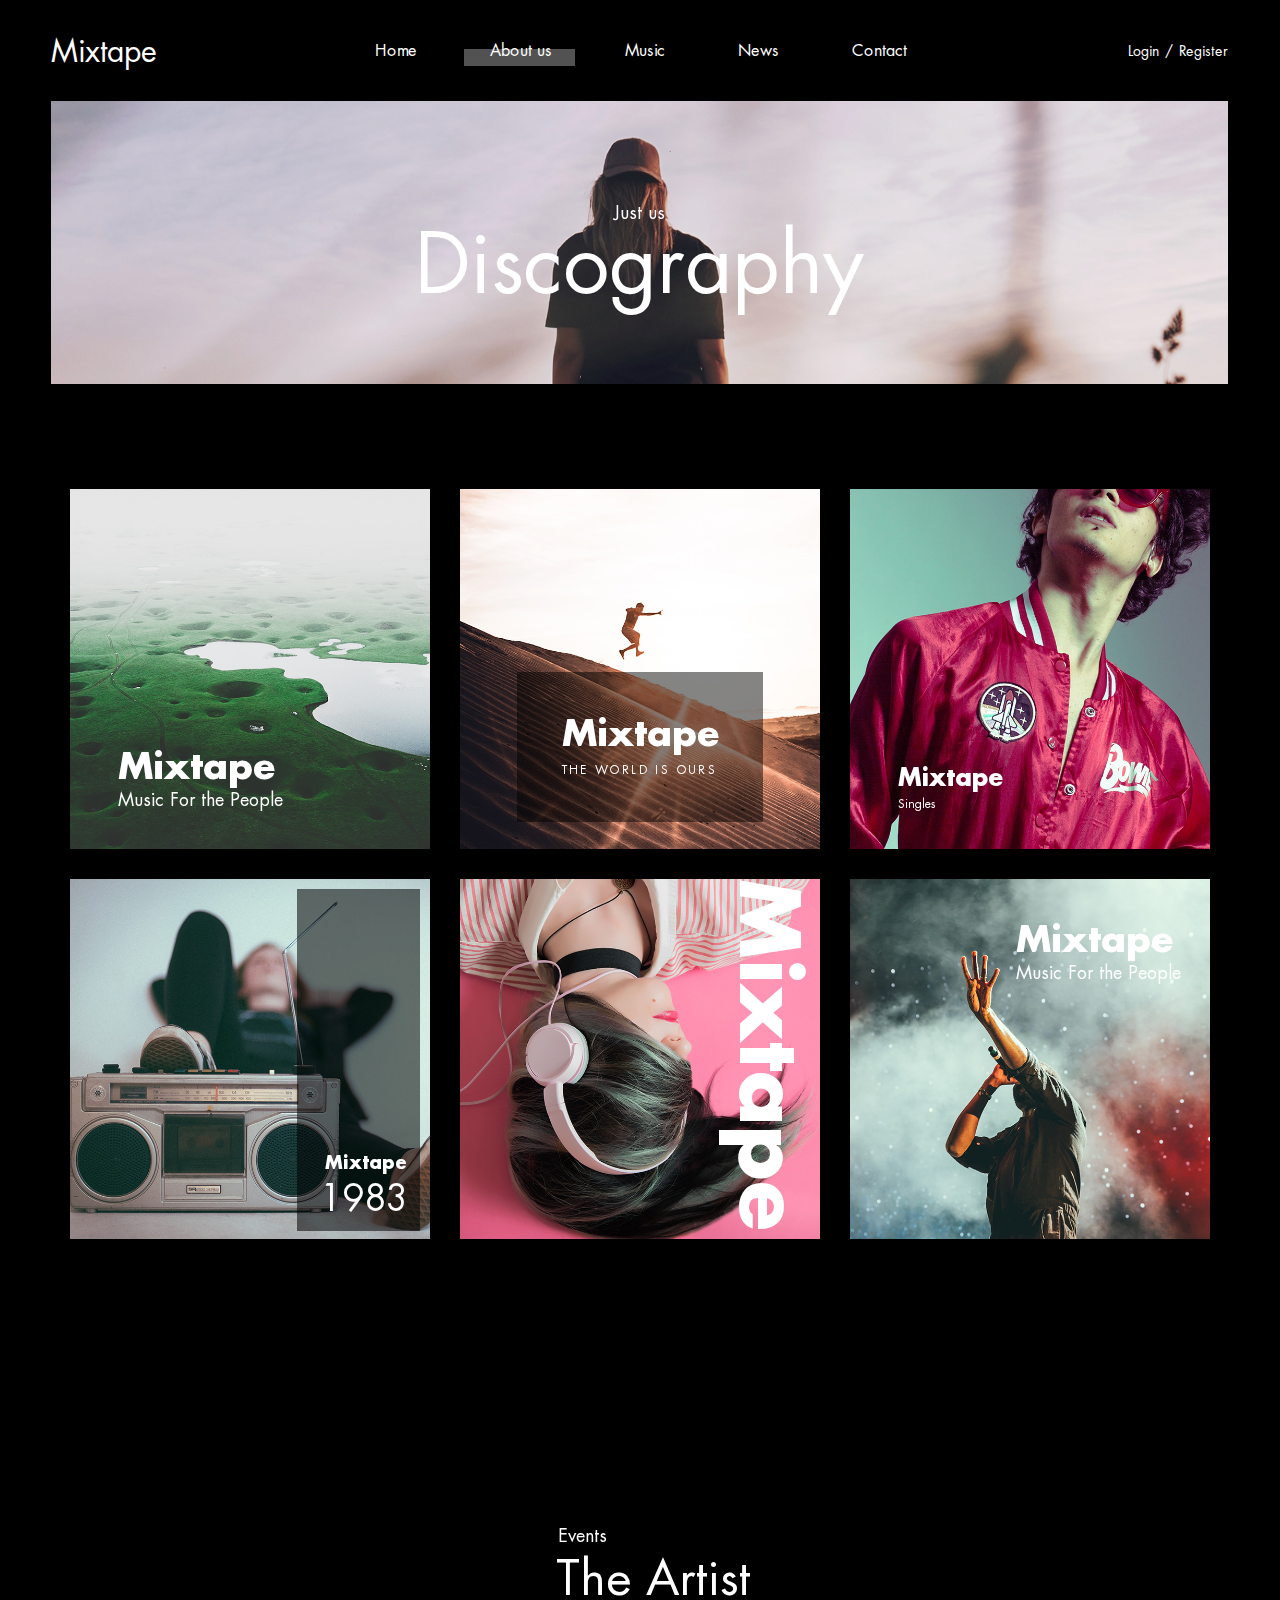
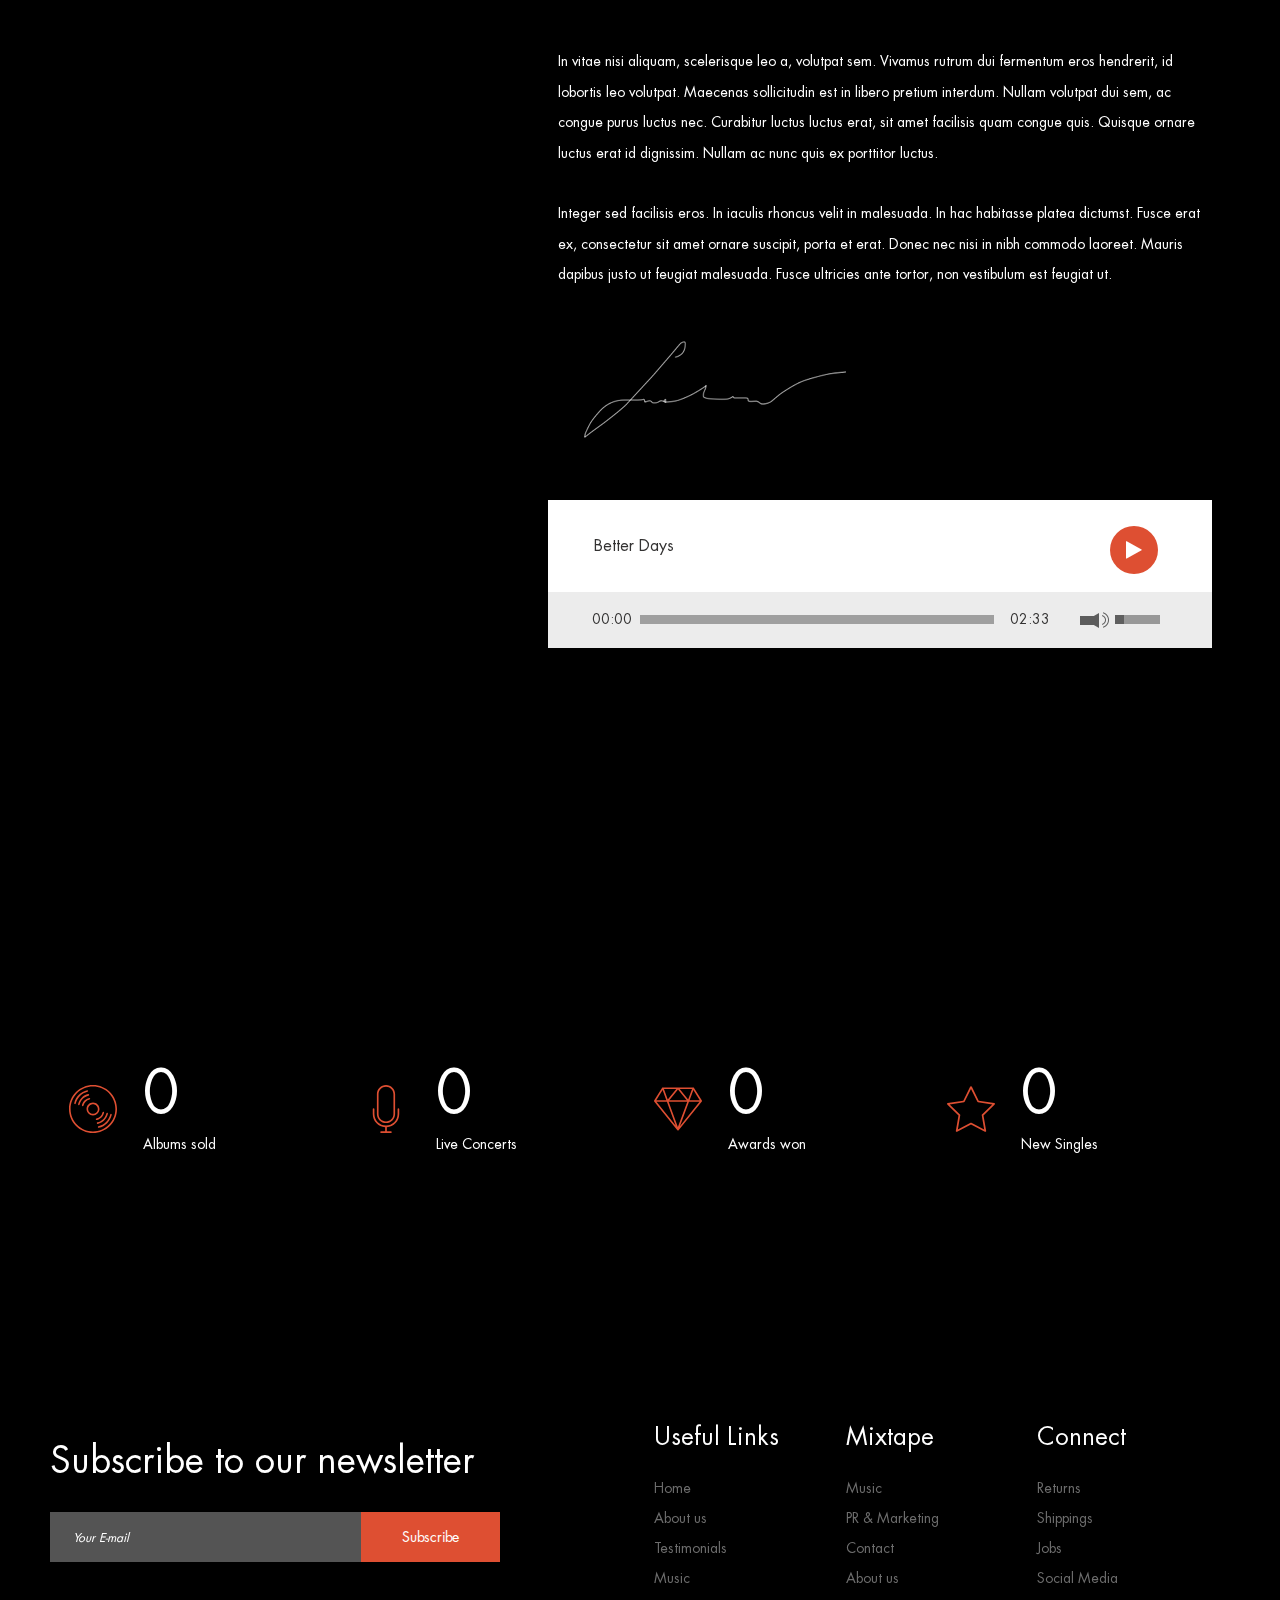
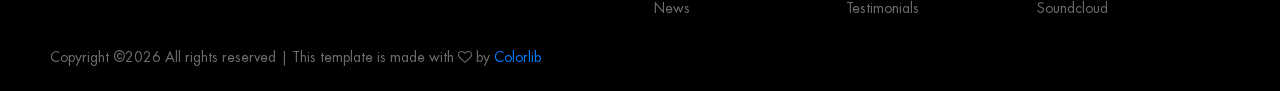
==== commit 70a5b640: "mixtape" ====
--- a/about.html
+++ b/about.html
@@ -1,250 +1,407 @@
 <!DOCTYPE html>
-<html lang="zxx">
+<html lang="en">
 <head>
-	<title>Cassi | Photo Studio HTML Template</title>
-	<meta charset="UTF-8">
-	<meta name="description" content="Cassi Photo Studio HTML Template">
-	<meta name="keywords" content="photo, html">
-	<meta name="viewport" content="width=device-width, initial-scale=1.0">
-	<!-- Stylesheets -->
-	<link rel="stylesheet" href="css/bootstrap.min.css"/>
-	<link rel="stylesheet" href="css/font-awesome.min.css"/>
-	<link rel="stylesheet" href="css/elegant-icons.css"/>
-
-	<!-- Main Stylesheets -->
-	<link rel="stylesheet" href="css/style.css"/>
-
-
-	<!--[if lt IE 9]>
-		<script src="https://oss.maxcdn.com/html5shiv/3.7.2/html5shiv.min.js"></script>
-		<script src="https://oss.maxcdn.com/respond/1.4.2/respond.min.js"></script>
-	<![endif]-->
-
+<title>About us</title>
+<meta charset="utf-8">
+<meta http-equiv="X-UA-Compatible" content="IE=edge">
+<meta name="description" content="Mixtape template project">
+<meta name="viewport" content="width=device-width, initial-scale=1">
+<link rel="stylesheet" type="text/css" href="styles/bootstrap-4.1.2/bootstrap.min.css">
+<link href="plugins/font-awesome-4.7.0/css/font-awesome.min.css" rel="stylesheet" type="text/css">
+<link rel="stylesheet" type="text/css" href="plugins/OwlCarousel2-2.2.1/owl.carousel.css">
+<link rel="stylesheet" type="text/css" href="plugins/OwlCarousel2-2.2.1/owl.theme.default.css">
+<link rel="stylesheet" type="text/css" href="plugins/OwlCarousel2-2.2.1/animate.css">
+<link rel="stylesheet" type="text/css" href="styles/about.css">
+<link rel="stylesheet" type="text/css" href="styles/about_responsive.css">
 </head>
 <body>
-	<!-- Page Preloder -->
-	<div id="preloder">
-		<div class="loader"></div>
+
+<div class="super_container">
+	
+	<!-- Header -->
+	<header class="header">
+		<div class="header_content d-flex flex-row align-items-center justify-content-center">
+			<div class="logo"><a href="#">Mixtape</a></div>
+			<div class="log_reg">
+				<ul class="d-flex flex-row align-items-start justify-content-start">
+					<li><a href="#">Login</a></li>
+					<li><a href="#">Register</a></li>
+				</ul>
+			</div>
+			<nav class="main_nav">
+				<ul class="d-flex flex-row align-items-start justify-content-start">
+					<li><a href="index.html">Home</a></li>
+					<li class="active"><a href="about.html">About us</a></li>
+					<li><a href="music.html">Music</a></li>
+					<li><a href="blog.html">News</a></li>
+					<li><a href="contact.html">Contact</a></li>
+				</ul>
+			</nav>
+			<div class="hamburger ml-auto">
+				<div class="d-flex flex-column align-items-end justify-content-between">
+					<div></div>
+					<div></div>
+					<div></div>
+				</div>
+			</div>
+		</div>
+	</header>
+
+	<!-- Menu -->
+
+	<div class="menu">
+		<div>
+			<div class="menu_overlay"></div>
+			<div class="menu_container d-flex flex-column align-items-start justify-content-center">
+				<div class="menu_log_reg">
+					<ul class="d-flex flex-row align-items-start justify-content-start">
+						<li><a href="#">Login</a></li>
+						<li><a href="#">Register</a></li>
+					</ul>
+				</div>
+				<nav class="menu_nav">
+					<ul class="d-flex flex-column align-items-start justify-content-start">
+						<li><a href="index.html">Home</a></li>
+						<li><a href="about.html">About us</a></li>
+						<li><a href="music.html">Music</a></li>
+						<li><a href="blog.html">News</a></li>
+						<li><a href="contact.html">Contact</a></li>
+					</ul>
+				</nav>
+			</div>
+		</div>
 	</div>
 
-	<!-- Offcanvas Menu Section -->
-	<div class="offcanvas-menu-wrapper">
-		<div class="menu-header">
-			<a href="./index.html" class="site-logo">
-				<img src="img/logo.png" alt="">
-			</a>
-			<div class="menu-switch" id="menu-canvas-close">
-				<i class="icon_close"></i>
-			</div>
-		</div>
-		<ul class="main-menu">
-			<li><a href="index.html" >Home</a></li>
-			<li><a href="gallery.html">Gallery</a></li>
-			<li><a href="blog.html">Blog</a></li>
-			<li><a href="about.html" class="active">About</a></li>
-			<li><a href="contact.html">Contact</a></li>
-		</ul>
-		<div class="menu-footer">
-			<div class="footer-social">
-				<a href="#">Facebook</a>
-				<a href="#">Twitter</a>
-				<a href="#">Instagram</a>
-			</div>
-			<div class="copyright"><p><!-- Link back to Colorlib can't be removed. Template is licensed under CC BY 3.0. -->
-  Copyright &copy;<script>document.write(new Date().getFullYear());</script> All rights reserved | This template is made with <i class="icon-heart color-danger" aria-hidden="true"></i> by <a href="https://colorlib.com" target="_blank">Colorlib</a>
-  <!-- Link back to Colorlib can't be removed. Template is licensed under CC BY 3.0. --></p></div>
+	<!-- Home -->
+
+	<div class="home">
+		<div class="home_inner">
+			<!-- Image artist: https://unsplash.com/@yoannboyer -->
+			<div class="parallax_background parallax-window" data-parallax="scroll" data-image-src="images/about.jpg" data-speed="0.8"></div>
+			<div class="home_container">
+				<div class="home_content text-center">
+					<div class="home_subtitle">Just us</div>
+					<div class="home_title">Discography</div>
+				</div>
+			</div>
 		</div>
 	</div>
-	<!-- Offcanvas Menu Section end -->
-	
-	<!-- Header section -->
-	<header class="header-section">
-		<a href="./index.html" class="site-logo">
-			<img src="img/logo.png" alt="">
-		</a>
-		<div class="menu-switch" id="menu-canvas-show">
-			<i class="icon_menu"></i>
-		</div>
-	</header>
-	<!-- Header section end -->
-
-	<!-- Page top section -->
-	<div class="page-top-section">
-		<div class="page-top-warp set-bg" data-setbg="img/page-bg-1.jpg">
+
+	<!-- Discs -->
+
+	<div class="discs">
+		<div class="container">
+			<div class="row discs_row">
+				
+				<!-- Disc -->
+				<div class="col-xl-4 col-md-6">
+					<div class="disc">
+						<a href="single.html">
+							<div class="disc_image"><img src="images/disc_1.jpg" alt="https://unsplash.com/@tanelah"></div>
+							<div class="disc_container">
+								<div>
+									<div class="disc_content_1">
+										<div class="disc_title">Mixtape</div>
+										<div class="disc_subtitle">Music For the People</div>
+									</div>
+								</div>
+							</div>
+						</a>
+					</div>
+				</div>
+
+				<!-- Disc -->
+				<div class="col-xl-4 col-md-6">
+					<div class="disc">
+						<a href="single.html">
+							<div class="disc_image"><img src="images/disc_2.jpg" alt="https://unsplash.com/@kasperrasmussen"></div>
+							<div class="disc_container">
+								<div>
+									<div class="disc_content_2 d-flex flex-column align-items-center justify-content-center">
+										<div>
+											<div class="disc_title">Mixtape</div>
+											<div class="disc_subtitle">the world is ours</div>
+										</div>
+									</div>
+								</div>
+							</div>
+						</a>
+					</div>
+				</div>
+
+				<!-- Disc -->
+				<div class="col-xl-4 col-md-6">
+					<div class="disc">
+						<a href="single.html">
+							<div class="disc_image"><img src="images/disc_3.jpg" alt="https://unsplash.com/@photones11"></div>
+							<div class="disc_container">
+								<div>
+									<div class="disc_content_3">
+										<div>
+											<div class="disc_title">Mixtape</div>
+											<div class="disc_subtitle">Singles</div>
+										</div>
+									</div>
+								</div>
+							</div>
+						</a>
+					</div>
+				</div>
+
+				<!-- Disc -->
+				<div class="col-xl-4 col-md-6">
+					<div class="disc">
+						<a href="single.html">
+							<div class="disc_image"><img src="images/disc_4.jpg" alt="https://unsplash.com/@rexcuando"></div>
+							<div class="disc_container">
+								<div>
+									<div class="disc_content_4 d-flex flex-column align-items-start justify-content-end">
+										<div class="text-left">
+											<div class="disc_title">Mixtape</div>
+											<div class="disc_subtitle">1983</div>
+										</div>
+									</div>
+								</div>
+							</div>
+						</a>
+					</div>
+				</div>
+
+				<!-- Disc -->
+				<div class="col-xl-4 col-md-6">
+					<div class="disc">
+						<a href="single.html">
+							<div class="disc_image"><img src="images/disc_5.jpg" alt="https://unsplash.com/@alicemoore"></div>
+							<div class="disc_container">
+								<div>
+									<div class="disc_content_5">
+										<div class="disc_title">Mixtape</div>
+									</div>
+								</div>
+							</div>
+						</a>
+					</div>
+				</div>
+
+				<!-- Disc -->
+				<div class="col-xl-4 col-md-6">
+					<div class="disc">
+						<a href="single.html">
+							<div class="disc_image"><img src="images/disc_6.jpg" alt="https://unsplash.com/@arstyy"></div>
+							<div class="disc_container">
+								<div>
+									<div class="disc_content_6">
+										<div class="disc_title">Mixtape</div>
+										<div class="disc_subtitle">Music For the People</div>
+									</div>
+								</div>
+							</div>
+						</a>
+					</div>
+				</div>
+
+			</div>
+		</div>
+	</div>
+
+	<!-- Artist -->
+
+	<div class="artist">
+		<div class="parallax_background parallax-window" data-parallax="scroll" data-image-src="images/artist_2.jpg" data-speed="0.8"></div>
+		<div class="container">
+			<div class="row">
+
+				<!-- Artist Content -->
+				<div class="col-lg-7 offset-lg-5">
+					<div class="artist_content">
+						<div class="section_title_container">
+							<div class="section_subtitle">Events</div>
+							<div class="section_title"><h1>The Artist</h1></div>
+						</div>
+						<div class="artist_text">
+							<p> In vitae nisi aliquam, scelerisque leo a, volutpat sem. Vivamus rutrum dui fermentum eros hendrerit, id lobortis leo volutpat. Maecenas sollicitudin est in libero pretium interdum. Nullam volutpat dui sem, ac congue purus luctus nec. Curabitur luctus luctus erat, sit amet facilisis quam congue quis. Quisque ornare luctus erat id dignissim. Nullam ac nunc quis ex porttitor luctus.</p>
+							<p>Integer sed facilisis eros. In iaculis rhoncus velit in malesuada. In hac habitasse platea dictumst. Fusce erat ex, consectetur sit amet ornare suscipit, porta et erat. Donec nec nisi in nibh commodo laoreet. Mauris dapibus justo ut feugiat malesuada. Fusce ultricies ante tortor, non vestibulum est feugiat ut.</p>
+						</div>
+						<div class="artist_sig"><img src="images/sig.png" alt=""></div>
+						<div class="single_player_container d-flex flex-column align-items-start justify-content-center">
+							<div class="single_player">
+								<div id="jplayer_2" class="jp-jplayer"></div>
+								<div id="jp_container_2" class="jp-audio" role="application" aria-label="media player">
+									<div class="jp-type-single">
+										<div class="player_details d-flex flex-row align-items-center justify-content-start">
+											<div class="jp-details">
+												<div>playing</div>
+												<div class="jp-title" aria-label="title">&nbsp;</div>
+											</div>
+											<div class="jp-controls-holder ml-auto">
+												<button class="jp-play" tabindex="0"></button>
+											</div>
+										</div>
+										<div class="player_controls">
+											<div class="jp-gui jp-interface d-flex flex-row align-items-center justify-content-start">
+												<div class="jp-controls-holder time_controls d-flex flex-row align-items-center justify-content-start">
+													<div><div class="jp-current-time" role="timer" aria-label="time">&nbsp;</div></div>
+													<div class="jp-progress">
+														<div class="jp-seek-bar">
+															<div class="jp-play-bar"></div>
+														</div>
+													</div>
+													<div><div class="jp-duration ml-auto" role="timer" aria-label="duration">&nbsp;</div></div>
+												</div>
+												<div class="jp-volume-controls d-flex flex-row align-items-center justify-content-start ml-auto">
+													<button class="jp-mute" tabindex="0"></button>
+													<div class="jp-volume-bar">
+														<div class="jp-volume-bar-value"></div>
+													</div>
+												</div>
+											</div>
+										</div>
+										<div class="jp-no-solution">
+											<span>Update Required</span>
+											To play the media you will need to either update your browser to a recent version or update your <a href="http://get.adobe.com/flashplayer/" target="_blank">Flash plugin</a>
+										</div>
+									</div>
+								</div>
+
+							</div>
+						</div>
+					</div>
+				</div>
+			</div>
+		</div>
+	</div>
+
+	<!-- Milestones -->
+
+	<div class="milestones">
+		<div class="milestones_container">
+			<div class="parallax_background parallax-window" data-parallax="scroll" data-image-src="images/milestones.jpg" data-speed="0.8"></div>
 			<div class="container">
-				<div class="row">
-					<div class="col-lg-9">
-						<h2>Wellcome To Cassi</h2>
-						<p>These companies release their own versions of the operating systems with minor changes, and yet always with the same bottom line.</p>
-					</div>
+				<div class="row milestones_row">
+					
+					<!-- Milestone -->
+					<div class="col-xl-3 col-md-6 milestone_col">
+						<div class="milestone d-flex flex-row align-items-center justify-content-start">
+							<div class="milestone_icon"><img src="images/icon_1.svg" alt="https://www.flaticon.com/authors/smashicons"></div>
+							<div class="milestone_content">
+								<div class="milestone_counter" data-end-value="298" data-sign-after="k">0</div>
+								<div class="milestone_text">Albums sold</div>
+							</div>
+						</div>
+					</div>
+
+					<!-- Milestone -->
+					<div class="col-xl-3 col-md-6 milestone_col">
+						<div class="milestone d-flex flex-row align-items-center justify-content-start">
+							<div class="milestone_icon"><img src="images/icon_2.svg" alt="https://www.flaticon.com/authors/smashicons"></div>
+							<div class="milestone_content">
+								<div class="milestone_counter" data-end-value="183">0</div>
+								<div class="milestone_text">Live Concerts</div>
+							</div>
+						</div>
+					</div>
+
+					<!-- Milestone -->
+					<div class="col-xl-3 col-md-6 milestone_col">
+						<div class="milestone d-flex flex-row align-items-center justify-content-start">
+							<div class="milestone_icon"><img src="images/icon_3.svg" alt="https://www.flaticon.com/authors/smashicons"></div>
+							<div class="milestone_content">
+								<div class="milestone_counter" data-end-value="37">0</div>
+								<div class="milestone_text">Awards won</div>
+							</div>
+						</div>
+					</div>
+
+					<!-- Milestone -->
+					<div class="col-xl-3 col-md-6 milestone_col">
+						<div class="milestone d-flex flex-row align-items-center justify-content-start">
+							<div class="milestone_icon"><img src="images/icon_4.svg" alt="https://www.flaticon.com/authors/smashicons"></div>
+							<div class="milestone_content">
+								<div class="milestone_counter" data-end-value="14">0</div>
+								<div class="milestone_text">New Singles</div>
+							</div>
+						</div>
+					</div>
+
 				</div>
 			</div>
 		</div>
 	</div>
-	<!-- Page top section end -->
-
-	<!-- About section -->
-	<section class="about-section">
-		<div class="container">
-			<div class="row about-item">
-				<div class="col-lg-3">
-					<h2>Our Story</h2>
-				</div>
-				<div class="col-lg-9">
-					<div class="ai-text">
-						<h4>I was caught up in a web of negativity and needed someone or something to help me to escape.</h4>
-						<p>Photographs are a way of preserving a moment in our lives for the rest of our lives. Many of us have at least been tempted at the flashy array of photo printers which seemingly leap off the shelves at even the least tech-savvy. It surely seems old fashioned to talk about 35mm film and non-digital cameras in today’s day and age. To our children, cameras not so feature rich with LCD screens and built in Wi-Fi is as foreign as Atari. However, the innovation of home photo printing is bringing about a new way of preserving our most precious memories. Not only do we have digital copies to keep with us for the rest of our days across hundreds of different archives.</p>
-					</div>
-				</div>
-			</div>
-			<div class="row about-item">
-				<div class="col-lg-3">
-					<h2>What We Do?</h2>
-				</div>
-				<div class="col-lg-9">
-					<div class="ai-text">
-						<h4>Audio player software is used to play back sound recordings in one of the many formats available for computers today.</h4>
-						<p>Photographs are a way of preserving a moment in our lives for the rest of our lives. Many of us have at least been tempted at the flashy array of photo printers which seemingly leap off the shelves at even the least tech-savvy. It surely seems old fashioned to talk about 35mm film and non-digital cameras in today’s day and age. To our children, cameras not so feature rich with LCD screens and built in Wi-Fi is as foreign as Atari. However, the innovation of home photo printing is bringing about a new way of preserving our most precious memories. Not only do we have digital copies to keep with us for the rest of our days across hundreds of different archives.</p>
-					</div>
-				</div>
-			</div>
-		</div>
-	</section>
-	<!-- About section end -->
-
-	<!-- Team section -->
-	<section class="team-section">
-		<div class="container-fluid">
-			<div class="text-center text-white mb-5">
-				<h2>What We Do?</h2>
-			</div>
-			<div class="row">
-				<div class="col-xl-2 col-md-4 col-sm-6 p-0">
-					<div class="team-item">
-						<img src="img/team-1.jpg" alt="">
-						<div class="team-meta">
-							<div class="tm-text">
-								<h5>Jackson Nash</h5>
-								<p>Designer</p>
-								<div class="tm-social">
-									<a href="#"><i class="fa fa-facebook"></i></a>
-									<a href="#"><i class="fa fa-twitter"></i></a>
-									<a href="#"><i class="fa fa-google-plus"></i></a>
-									<a href="#"><i class="fa fa-linkedin"></i></a>
-								</div>
-							</div>
-						</div>
-					</div>
-				</div>
-				<div class="col-xl-2 col-md-4 col-sm-6 p-0">
-					<div class="team-item">
-						<img src="img/team-2.jpg" alt="">
-						<div class="team-meta">
-							<div class="tm-text">
-								<h5>Jackson Nash</h5>
-								<p>Photographer</p>
-								<div class="tm-social">
-									<a href="#"><i class="fa fa-facebook"></i></a>
-									<a href="#"><i class="fa fa-twitter"></i></a>
-									<a href="#"><i class="fa fa-google-plus"></i></a>
-									<a href="#"><i class="fa fa-linkedin"></i></a>
-								</div>
-							</div>
-						</div>
-					</div>
-				</div>
-				<div class="col-xl-2 col-md-4 col-sm-6 p-0">
-					<div class="team-item">
-						<img src="img/team-3.jpg" alt="">
-						<div class="team-meta">
-							<div class="tm-text">
-								<h5>Jackson Nash</h5>
-								<p>Photographer / Ceo</p>
-								<div class="tm-social">
-									<a href="#"><i class="fa fa-facebook"></i></a>
-									<a href="#"><i class="fa fa-twitter"></i></a>
-									<a href="#"><i class="fa fa-google-plus"></i></a>
-									<a href="#"><i class="fa fa-linkedin"></i></a>
-								</div>
-							</div>
-						</div>
-					</div>
-				</div>
-				<div class="col-xl-2 col-md-4 col-sm-6 p-0">
-					<div class="team-item">
-						<img src="img/team-4.jpg" alt="">
-						<div class="team-meta">
-							<div class="tm-text">
-								<h5>Jackson Nash</h5>
-								<p>Manager</p>
-								<div class="tm-social">
-									<a href="#"><i class="fa fa-facebook"></i></a>
-									<a href="#"><i class="fa fa-twitter"></i></a>
-									<a href="#"><i class="fa fa-google-plus"></i></a>
-									<a href="#"><i class="fa fa-linkedin"></i></a>
-								</div>
-							</div>
-						</div>
-					</div>
-				</div>
-				<div class="col-xl-2 col-md-4 col-sm-6 p-0">
-					<div class="team-item">
-						<img src="img/team-5.jpg" alt="">
-						<div class="team-meta">
-							<div class="tm-text">
-								<h5>Jackson Nash</h5>
-								<p>Photographer</p>
-								<div class="tm-social">
-									<a href="#"><i class="fa fa-facebook"></i></a>
-									<a href="#"><i class="fa fa-twitter"></i></a>
-									<a href="#"><i class="fa fa-google-plus"></i></a>
-									<a href="#"><i class="fa fa-linkedin"></i></a>
-								</div>
-							</div>
-						</div>
-					</div>
-				</div>
-				<div class="col-xl-2 col-md-4 col-sm-6 p-0">
-					<div class="team-item">
-						<img src="img/team-6.jpg" alt="">
-						<div class="team-meta">
-							<div class="tm-text">
-								<h5>Jackson Nash</h5>
-								<p>Photographer</p>
-								<div class="tm-social">
-									<a href="#"><i class="fa fa-facebook"></i></a>
-									<a href="#"><i class="fa fa-twitter"></i></a>
-									<a href="#"><i class="fa fa-google-plus"></i></a>
-									<a href="#"><i class="fa fa-linkedin"></i></a>
-								</div>
-							</div>
-						</div>
-					</div>
-				</div>
-			</div>
-		</div>
-	</section>
-	<!-- Team section end -->
-
-	<!-- Footer section -->
-	<footer class="footer-section">
-		<div class="footer-social">
-			<a href="#">Facebook</a>
-			<a href="#">Twitter</a>
-			<a href="#">Instagram</a>
-		</div>
-		<div class="copyright"><p><!-- Link back to Colorlib can't be removed. Template is licensed under CC BY 3.0. -->
-  Copyright &copy;<script>document.write(new Date().getFullYear());</script> All rights reserved | This template is made with <i class="fa fa-heart" aria-hidden="true"></i> by <a href="https://colorlib.com" target="_blank">Colorlib</a>
-  <!-- Link back to Colorlib can't be removed. Template is licensed under CC BY 3.0. --></p></div>
+
+	<!-- Footer -->
+
+	<footer class="footer">
+		<div class="footer_container d-flex flex-xl-row flex-column align-items-start justify-content-start">
+			<div class="newsletter_container">
+				<div class="newsletter_title"><h2>Subscribe to our newsletter</h2></div>
+				<form action="#" id="newsletter_form" class="newsletter_form">
+					<input type="email" class="newsletter_input" placeholder="Your E-mail" required="required">
+					<button class="newsletter_button">Subscribe</button>
+				</form>
+			</div>
+			<div class="footer_lists d-flex flex-sm-row  flex-column align-items-start justify-content-start ml-xl-auto">
+
+				<!-- Useful Links -->
+				<div class="footer_list">
+					<div class="footer_list_title">Useful Links</div>
+					<ul>
+						<li><a href="index.html">Home</a></li>
+						<li><a href="about.html">About us</a></li>
+						<li><a href="#">Testimonials</a></li>
+						<li><a href="#">Music</a></li>
+						<li><a href="blog.html">News</a></li>
+					</ul>
+				</div>
+
+				<!-- Mixtape -->
+				<div class="footer_list">
+					<div class="footer_list_title">Mixtape</div>
+					<ul>
+						<li><a href="#">Music</a></li>
+						<li><a href="#">PR & Marketing</a></li>
+						<li><a href="#">Contact</a></li>
+						<li><a href="#">About us</a></li>
+						<li><a href="#">Testimonials</a></li>
+					</ul>
+				</div>
+
+				<!-- Connect -->
+				<div class="footer_list">
+					<div class="footer_list_title">Connect</div>
+					<ul>
+						<li><a href="#">Returns</a></li>
+						<li><a href="#">Shippings</a></li>
+						<li><a href="#">Jobs</a></li>
+						<li><a href="#">Social Media</a></li>
+						<li><a href="#">Soundcloud</a></li>
+					</ul>
+				</div>
+
+			</div>
+		</div>
+		<div class="copyright_bar">
+			<span><!-- Link back to Colorlib can't be removed. Template is licensed under CC BY 3.0. -->
+Copyright &copy;<script>document.write(new Date().getFullYear());</script> All rights reserved | This template is made with <i class="fa fa-heart-o" aria-hidden="true"></i> by <a href="https://colorlib.com" target="_blank">Colorlib</a>
+<!-- Link back to Colorlib can't be removed. Template is licensed under CC BY 3.0. -->
+</span>
+		</div>
 	</footer>
-	<!-- Footer section end -->
-
-	<!--====== Javascripts & Jquery ======-->
-	<script src="js/vendor/jquery-3.2.1.min.js"></script>
-	<script src="js/bootstrap.min.js"></script>
-	<script src="js/owl.carousel.min.js"></script>
-	<script src="js/masonry.pkgd.min.js"></script>
-	<script src="js/main.js"></script>
-
-	</body>
-</html>
+</div>
+
+<script src="js/jquery-3.2.1.min.js"></script>
+<script src="styles/bootstrap-4.1.2/popper.js"></script>
+<script src="styles/bootstrap-4.1.2/bootstrap.min.js"></script>
+<script src="plugins/greensock/TweenMax.min.js"></script>
+<script src="plugins/greensock/TimelineMax.min.js"></script>
+<script src="plugins/scrollmagic/ScrollMagic.min.js"></script>
+<script src="plugins/greensock/animation.gsap.min.js"></script>
+<script src="plugins/greensock/ScrollToPlugin.min.js"></script>
+<script src="plugins/OwlCarousel2-2.2.1/owl.carousel.js"></script>
+<script src="plugins/easing/easing.js"></script>
+<script src="plugins/progressbar/progressbar.min.js"></script>
+<script src="plugins/parallax-js-master/parallax.min.js"></script>
+<script src="plugins/jPlayer/jquery.jplayer.min.js"></script>
+<script src="plugins/jPlayer/jplayer.playlist.min.js"></script>
+<script src="js/about.js"></script>
+</body>
+</html>--- a/styles/about.css
+++ b/styles/about.css
@@ -0,0 +1,1239 @@
+@charset "utf-8";
+/* CSS Document */
+
+/******************************
+
+[Table of Contents]
+
+1. Fonts
+2. Body and some general stuff
+3. Header
+4. Menu
+5. Home
+6. Discs
+7. Artist
+8. Milestones
+9. Footer
+
+
+******************************/
+
+/***********
+1. Fonts
+***********/
+
+@font-face
+{
+	font-family: 'Futura';
+	src: url('../fonts/FuturaLT-Book.ttf')  format('truetype');
+}
+@font-face
+{
+	font-family: 'Futura_Bold';
+	src: url('../fonts/FuturaLT-Bold.ttf')  format('truetype');
+}
+
+/*********************************
+2. Body and some general stuff
+*********************************/
+
+*
+{
+	margin: 0;
+	padding: 0;
+	-webkit-font-smoothing: antialiased;
+	-webkit-text-shadow: rgba(0,0,0,.01) 0 0 1px;
+	text-shadow: rgba(0,0,0,.01) 0 0 1px;
+}
+body
+{
+	font-family: 'Futura', sans-serif;
+	font-size: 14px;
+	font-weight: 400;
+	background: #000000;
+	color: #FFFFFF;
+}
+div
+{
+	display: block;
+	position: relative;
+	-webkit-box-sizing: border-box;
+    -moz-box-sizing: border-box;
+    box-sizing: border-box;
+}
+ul
+{
+	list-style: none;
+	margin-bottom: 0px;
+}
+p
+{
+	font-family: 'Futura', sans-serif;
+	font-size: 14px;
+	line-height: 2.18;
+	font-weight: 400;
+	color: #FFFFFF;
+	-webkit-font-smoothing: antialiased;
+	-webkit-text-shadow: rgba(0,0,0,.01) 0 0 1px;
+	text-shadow: rgba(0,0,0,.01) 0 0 1px;
+}
+p a
+{
+	display: inline;
+	position: relative;
+	color: inherit;
+	border-bottom: solid 1px #ffa07f;
+	-webkit-transition: all 200ms ease;
+	-moz-transition: all 200ms ease;
+	-ms-transition: all 200ms ease;
+	-o-transition: all 200ms ease;
+	transition: all 200ms ease;
+}
+p:last-of-type
+{
+	margin-bottom: 0;
+}
+a
+{
+	-webkit-transition: all 200ms ease;
+	-moz-transition: all 200ms ease;
+	-ms-transition: all 200ms ease;
+	-o-transition: all 200ms ease;
+	transition: all 200ms ease;
+}
+a, a:hover, a:visited, a:active, a:link
+{
+	text-decoration: none;
+	-webkit-font-smoothing: antialiased;
+	-webkit-text-shadow: rgba(0,0,0,.01) 0 0 1px;
+	text-shadow: rgba(0,0,0,.01) 0 0 1px;
+}
+p a:active
+{
+	position: relative;
+	color: #FF6347;
+}
+p a:hover
+{
+	color: #FFFFFF;
+	background: #ffa07f;
+}
+p a:hover::after
+{
+	opacity: 0.2;
+}
+::selection
+{
+	background: rgba(255,255,255,0.07);
+}
+p::selection
+{
+	
+}
+h1{font-size: 48px;}
+h2{font-size: 36px;}
+h3{font-size: 24px;}
+h4{font-size: 18px;}
+h5{font-size: 14px;}
+h1, h2, h3, h4, h5, h6
+{
+	font-family: 'Futura', sans-serif;
+	-webkit-font-smoothing: antialiased;
+	-webkit-text-shadow: rgba(0,0,0,.01) 0 0 1px;
+	text-shadow: rgba(0,0,0,.01) 0 0 1px;
+	line-height: 1.2;
+}
+h1::selection, 
+h2::selection, 
+h3::selection, 
+h4::selection, 
+h5::selection, 
+h6::selection
+{
+	
+}
+img
+{
+	max-width: 100%;
+}
+button:active
+{
+	outline: none;
+}
+.form-control
+{
+	color: #db5246;
+}
+section
+{
+	display: block;
+	position: relative;
+	box-sizing: border-box;
+}
+.clear
+{
+	clear: both;
+}
+.clearfix::before, .clearfix::after
+{
+	content: "";
+	display: table;
+}
+.clearfix::after
+{
+	clear: both;
+}
+.clearfix
+{
+	zoom: 1;
+}
+.float_left
+{
+	float: left;
+}
+.float_right
+{
+	float: right;
+}
+.trans_200
+{
+	-webkit-transition: all 200ms ease;
+	-moz-transition: all 200ms ease;
+	-ms-transition: all 200ms ease;
+	-o-transition: all 200ms ease;
+	transition: all 200ms ease;
+}
+.trans_300
+{
+	-webkit-transition: all 300ms ease;
+	-moz-transition: all 300ms ease;
+	-ms-transition: all 300ms ease;
+	-o-transition: all 300ms ease;
+	transition: all 300ms ease;
+}
+.trans_400
+{
+	-webkit-transition: all 400ms ease;
+	-moz-transition: all 400ms ease;
+	-ms-transition: all 400ms ease;
+	-o-transition: all 400ms ease;
+	transition: all 400ms ease;
+}
+.trans_500
+{
+	-webkit-transition: all 500ms ease;
+	-moz-transition: all 500ms ease;
+	-ms-transition: all 500ms ease;
+	-o-transition: all 500ms ease;
+	transition: all 500ms ease;
+}
+.fill_height
+{
+	height: 100%;
+}
+.super_container
+{
+	width: 100%;
+	overflow: hidden;
+}
+.prlx_parent
+{
+	overflow: hidden;
+}
+.prlx
+{
+	height: 130% !important;
+}
+.parallax-window
+{
+    min-height: 400px;
+    background: transparent;
+}
+.parallax_background
+{
+	position: absolute;
+	top: 0;
+	left: 0;
+	width: 100%;
+	height: 100%;
+}
+.background_image
+{
+	position: absolute;
+	top: 0;
+	left: 0;
+	width: 100%;
+	height: 100%;
+	background-repeat: no-repeat;
+	background-size: cover;
+	background-position: center center;
+}
+.nopadding
+{
+	padding: 0px !important;
+}
+.section_subtitle
+{
+	font-size: 18px;
+	line-height: 0.75;
+}
+.section_title
+{
+	margin-top: 7px;
+	margin-left: -2px;
+}
+
+/*********************************
+3. Header
+*********************************/
+
+.header
+{
+	position: fixed;
+	left: 0;
+	top: 0;
+	width: 100%;
+	background: #000000;
+	z-index: 100;
+	-webkit-transition: all 400ms ease;
+	-moz-transition: all 400ms ease;
+	-ms-transition: all 400ms ease;
+	-o-transition: all 400ms ease;
+	transition: all 400ms ease;
+}
+.header.scrolled
+{
+	background: rgba(0,0,0,0.85);
+}
+.header_content
+{
+	width: 100%;
+	height: 101px;
+	padding-left: 51px;
+	padding-right: 52px;
+	-webkit-transition: all 400ms ease;
+	-moz-transition: all 400ms ease;
+	-ms-transition: all 400ms ease;
+	-o-transition: all 400ms ease;
+	transition: all 400ms ease;
+}
+.header.scrolled .header_content
+{
+	height: 70px;
+}
+.logo
+{
+	position: absolute;
+	top: 50%;
+	-webkit-transform: translateY(-50%);
+	-moz-transform: translateY(-50%);
+	-ms-transform: translateY(-50%);
+	-o-transform: translateY(-50%);
+	transform: translateY(-50%);
+	left: 51px;
+}
+.logo a
+{
+	font-family: 'Futura', sans-serif;
+	font-size: 30px;
+	color: #FFFFFF;
+}
+.log_reg
+{
+	position: absolute;
+	top: 50%;
+	-webkit-transform: translateY(-50%);
+	-moz-transform: translateY(-50%);
+	-ms-transform: translateY(-50%);
+	-o-transform: translateY(-50%);
+	transform: translateY(-50%);
+	right: 52px;
+}
+.log_reg ul li
+{
+	position: relative;
+}
+.log_reg ul li:not(:last-child)::after
+{
+	display: inline-block;
+	content: '/';
+	font-size: 14px;
+	color: #FFFFFF;
+	margin-left: 6px;
+	margin-right: 6px;
+}
+.log_reg ul li a
+{
+	font-size: 14px;
+	color: #FFFFFF;
+}
+.log_reg ul li a:hover
+{
+	color: #de4f33;
+}
+.main_nav ul li:not(:last-child)
+{
+	margin-right: 24px;
+}
+.main_nav ul li
+{
+	position: relative;
+}
+.main_nav ul li a
+{
+	position: relative;
+	font-size: 16px;
+	color: #FFFFFF;
+	padding-left: 26px;
+	padding-right: 23px;
+	z-index: 1;
+}
+.main_nav ul li a::after
+{
+	display: block;
+	position: absolute;
+	left: 0;
+	bottom: -20px;
+	width: 100%;
+	height: 17px;
+	background: #525252;
+	content: '';
+	z-index: -1;
+	visibility: hidden;
+	opacity: 0;
+	-webkit-transition: all 400ms ease;
+	-moz-transition: all 400ms ease;
+	-ms-transition: all 400ms ease;
+	-o-transition: all 400ms ease;
+	transition: all 400ms ease;
+}
+.main_nav ul li.active a::after,
+.main_nav ul li a:hover::after
+{
+	bottom: -5px;
+	visibility: visible;
+	opacity: 1;
+}
+.hamburger
+{
+	display: none;
+	width: 50px;
+	height: 24px;
+	cursor: pointer;
+	padding: 5px;
+	right: -5px;
+}
+.hamburger > div
+{
+	width: 100%;
+	height: 100%;
+}
+.hamburger > div > div
+{
+	height: 2px;
+	background: #FFFFFF;
+	-webkit-transition: all 400ms ease;
+	-moz-transition: all 400ms ease;
+	-ms-transition: all 400ms ease;
+	-o-transition: all 400ms ease;
+	transition: all 400ms ease;
+}
+.hamburger > div > div:first-child
+{
+	width: 90%;
+}
+.hamburger > div > div:nth-child(2)
+{
+	width: 50%;
+}
+.hamburger > div > div:nth-child(3)
+{
+	width: 70%;
+}
+.hamburger:hover > div > div
+{
+	width: 100%;
+}
+
+/*********************************
+4. Menu
+*********************************/
+
+.menu
+{
+	position: fixed;
+	top: 0;
+	left: 0;
+	width: 100vw;
+	height: 100vh;
+	z-index: 101;
+	visibility: hidden;
+	opacity: 0;
+	-webkit-transition: all 800ms ease;
+	-moz-transition: all 800ms ease;
+	-ms-transition: all 800ms ease;
+	-o-transition: all 800ms ease;
+	transition: all 800ms ease;
+}
+.menu_overlay
+{
+	position: absolute;
+	top: 0;
+	left: 0;
+	width: 100%;
+	height: 100%;
+	background: rgba(0,0,0,0.45);
+}
+.menu.active
+{
+	visibility: visible;
+	opacity: 1;
+}
+.menu > div
+{
+	width: 100%;
+	height: 100%;
+}
+.menu_container
+{
+	position: absolute;
+	top: 50%;
+	-webkit-transform: translateY(-50%);
+	-moz-transform: translateY(-50%);
+	-ms-transform: translateY(-50%);
+	-o-transform: translateY(-50%);
+	transform: translateY(-50%);
+	right: -300px;
+	width: 300px;
+	-webkit-transition: all 1000ms 600ms ease;
+	-moz-transition: all 1000ms 600ms ease;
+	-ms-transition: all 1000ms 600ms ease;
+	-o-transition: all 1000ms 600ms ease;
+	transition: all 1000ms 600ms ease;
+}
+.menu.active .menu_container
+{
+	right: 0;
+}
+.menu_log_reg
+{
+	display: none;
+	width: 100%;
+	background: #000000;
+	padding-left: 40px;
+	padding-right: 40px;
+	padding-top: 8px;
+	padding-bottom: 8px;
+	margin-bottom: 5px;
+	border-bottom: solid 2px #de4f32;
+}
+.menu_log_reg a
+{
+	font-size: 14px;
+	color: #FFFFFF;
+}
+.menu_log_reg a:hover
+{
+	color: #de4f32;
+}
+.menu_log_reg ul li
+{
+	position: relative;
+}
+.menu_log_reg ul li:not(:last-child)::after
+{
+	display: inline-block;
+	content: '/';
+	font-size: 14px;
+	color: #FFFFFF;
+	margin-left: 6px;
+	margin-right: 6px;
+}
+.menu_nav
+{
+	width: 100%;
+	background: #000000;
+	padding-left: 40px;
+	padding-right: 40px;
+	padding-top: 50px;
+	padding-bottom: 50px;
+	border-bottom: solid 5px #de4f32;
+}
+.menu_nav ul li
+{
+	position: relative;
+}
+.menu_nav ul li a:hover::before
+{
+	left: 100%;
+}
+.menu_nav ul li:not(:last-of-type)
+{
+	margin-bottom: 5px;
+}
+.menu_nav ul li a
+{
+	display: block;
+	position: relative;
+	font-size: 20px;
+	color: #FFFFFF;
+	overflow: hidden;
+}
+.menu_nav ul li a::before
+{
+	display: block;
+	position: absolute;
+	top: 50%;
+	left: -100%;
+	width: 100%;
+	height: 2px;
+	background: #FFFFFF;
+	content: '';
+	-webkit-transition: all 400ms 200ms ease;
+	-moz-transition: all 400ms 200ms ease;
+	-ms-transition: all 400ms 200ms ease;
+	-o-transition: all 400ms 200ms ease;
+	transition: all 400ms 200ms ease;
+}
+.menu_nav ul li a:hover
+{
+	color: #de4f32;
+}
+
+/*********************************
+5. Home
+*********************************/
+
+.home
+{
+	width: 100%;
+	height: 384px;
+	padding-left: 51px;
+	padding-right: 52px;
+}
+.home_inner
+{
+	width: 100%;
+	height: 100%;
+}
+.home_container
+{
+	position: absolute;
+	left: 50%;
+	-webkit-transform: translateX(-50%);
+	-moz-transform: translateX(-50%);
+	-ms-transform: translateX(-50%);
+	-o-transform: translateX(-50%);
+	transform: translateX(-50%);
+	bottom: 89px;
+}
+.home_subtitle
+{
+	font-size: 18px;
+	line-height: 0.75;
+}
+.home_title
+{
+	font-size: 82px;
+	line-height: 0.75;
+	margin-top: 14px;
+}
+
+/*********************************
+6. Discs
+*********************************/
+
+.discs
+{
+	background: #000000;
+	padding-top: 105px;
+	padding-bottom: 78px;
+}
+.discs_row > div[class^='col']
+{
+	margin-bottom: 30px;
+}
+.disc a
+{
+	display: block;
+	position: relative;
+	overflow: hidden;
+}
+.disc a::before
+{
+	display: block;
+	position: absolute;
+	top: -100%;
+	left: -200%;
+	transform-origin: right center;
+	-webkit-transform: rotate(45deg);
+	-moz-transform: rotate(45deg);
+	-ms-transform: rotate(45deg);
+	-o-transform: rotate(45deg);
+	transform: rotate(45deg);
+	background: rgba(222,79,50,0.7);
+	width: 200%;
+	height: 200%;
+	z-index: 1;
+	content: '';
+	-webkit-transition: all 600ms ease;
+	-moz-transition: all 600ms ease;
+	-ms-transition: all 600ms ease;
+	-o-transition: all 600ms ease;
+	transition: all 600ms ease;
+}
+.disc:hover a::before
+{
+	-webkit-transform: translate(60%, 60%) rotate(45deg);
+	-moz-transform: translate(60%, 60%) rotate(45deg);
+	-ms-transform: translate(60%, 60%) rotate(45deg);
+	-o-transform: translate(60%, 60%) rotate(45deg);
+	transform: translate(60%, 60%) rotate(45deg);
+}
+.disc_image
+{
+	width: 100%;
+}
+.disc_container
+{
+	position: absolute;
+	top: 0;
+	left: 0;
+	width: 100%;
+	height: 100%;
+	z-index: 2;
+}
+.disc_container > div
+{
+	width: 100%;
+	height: 100%;
+}
+.disc_content_1,
+.disc_content_3
+{
+	position: absolute;
+	left: 48px;
+	bottom: 38px;
+}
+.disc_title
+{
+	font-family: 'Futura_Bold', sans-serif;
+}
+.disc_content_1 .disc_title
+{
+	font-size: 36px;
+	color: #FFFFFF;
+}
+.disc_content_1 .disc_subtitle
+{
+	font-size: 18px;
+	line-height: 1.2;
+	margin-top: -4px;
+	color: #FFFFFF;
+}
+.disc_content_2
+{
+	position: absolute;
+	left: 50%;
+	-webkit-transform: translateX(-50%);
+	-moz-transform: translateX(-50%);
+	-ms-transform: translateX(-50%);
+	-o-transform: translateX(-50%);
+	transform: translateX(-50%);
+	bottom: 27px;
+	width: 246px;
+	/*height: 149px;*/
+	padding-top: 39px;
+	padding-bottom: 45px;
+	background: rgba(0,0,0,0.48);
+}
+.disc_content_2 .disc_title
+{
+	font-family: 'Futura_Bold', sans-serif;
+	font-size: 36px;
+	color: #FFFFFF;
+	line-height: 1.2;
+}
+.disc_content_2 .disc_subtitle
+{
+	font-size: 12px;
+	text-transform: uppercase;
+	letter-spacing: 0.2em;
+	color: #FFFFFF;
+	line-height: 1.2;
+	margin-top: 8px;
+}
+.disc_content_3 .disc_title
+{
+	font-size: 24px;
+	color: #FFFFFF;
+	line-height: 1.2;
+}
+.disc_content_3 .disc_subtitle
+{
+	font-size: 12px;
+	color: #FFFFFF;
+	line-height: 1.2;
+	margin-top: 5px;
+}
+.disc_content_4
+{
+	position: absolute;
+	top: 10px;
+	right: 10px;
+	height: calc(100% - 18px);
+	padding-right: 12px;
+	padding-bottom: 11px;
+	padding-left: 28px;
+	background: rgba(0,0,0,0.54);
+}
+.disc_content_4 .disc_title
+{
+	font-size: 18px;
+	color: #FFFFFF;
+	line-height: 1.2;
+}
+.disc_content_4 .disc_subtitle
+{
+	font-size: 36px;
+	color: #FFFFFF;
+	margin-left: -5px;
+	line-height: 1.2;
+	margin-top: 3px;
+}
+.disc_content_5
+{
+	position: absolute;
+	left: 100%;
+	top: 0;
+	transform-origin: top left;
+	transform: rotate(90deg);
+}
+.disc_content_5 .disc_title
+{
+	font-size: 81px;
+	color: #FFFFFF;
+	line-height: 1.2;
+}
+.disc_content_6
+{
+	position: absolute;
+	top: 38px;
+	right: 29px;
+}
+.disc_content_6 .disc_title
+{
+	font-size: 36px;
+	line-height: 1.2;
+	color: #FFFFFF;
+}
+.disc_content_6 .disc_subtitle
+{
+	font-size: 18px;
+	color: #FFFFFF;
+	line-height: 1.2;
+	margin-top: 2px;
+}
+
+/*********************************
+7. Artist
+*********************************/
+
+.artist
+{
+	padding-top: 182px;
+	padding-bottom: 134px;
+}
+.artist_text
+{
+	margin-top: 39px;
+}
+.artist_text p:not(:last-child)
+{
+	margin-bottom: 30px;
+}
+.artist_sig
+{
+	margin-top: 51px;
+	margin-left: 26px;
+}
+.single_player_container
+{
+	width: calc(100% + 12px);
+	background: #FFFFFF;
+	left: -10px;
+	margin-top: 62px;
+}
+.single_player
+{
+	width: 100%;
+}
+.jp-type-single .player_details
+{
+	margin-top: 0;
+	padding-left: 46px;
+	padding-right: 54px;
+}
+.jp-type-single .player_controls .jp-interface
+{
+	padding-left: 44px;
+	padding-right: 52px;
+}
+.jp-type-single .jp-play
+{
+	-webkit-transform: translateY(7px);
+	-moz-transform: translateY(7px);
+	-ms-transform: translateY(7px);
+	-o-transform: translateY(7px);
+	transform: translateY(7px);
+}
+.jp-audio
+{
+	width: 100%;
+}
+.song_duration
+{
+	margin-left: auto;
+}
+.song_duration
+{
+	font-family: 'Futura', sans-serif !important;
+	font-size: 16px !important;
+	color: rgba(255,255,255,0.5) !important;
+	line-height: 38px;
+	outline: none !important;
+}
+.jp-details
+{
+	display: block !important;
+}
+.player_details
+{
+	width: 100%;
+	height: 92px;
+	background: #FFFFFF;
+	margin-top: 27px;
+	padding-left: 25px;
+	padding-right: 22px;
+}
+.jp-details > div
+{
+	font-size: 12px;
+	color: rgba(51,50,50,0.5);
+	text-transform: uppercase;
+}
+.jp-details > div:first-child
+{
+	display: none;
+}
+.jp-state-playing .jp-details > div:first-child
+{
+	display: block;
+}
+.jp-type-single .jp-state-playing .jp-details .jp-title
+{
+	display: block;
+}
+.jp-title
+{
+	font-size: 16px !important;
+	color: #333232 !important;
+	text-transform: none !important;
+}
+.jp-play
+{
+	position: relative;
+	width: 48px;
+	height: 48px;
+	border-radius: 50%;
+	background: #de4f32;
+	border: none;
+	cursor: pointer;
+	text-align: center;
+	outline: none !important;
+}
+.jp-play::after
+{
+	display: block;
+	position: absolute;
+	top: 50%;
+	left: 50%;
+	-webkit-transform: translate(-50%, -50%);
+	-moz-transform: translate(-50%, -50%);
+	-ms-transform: translate(-50%, -50%);
+	-o-transform: translate(-50%, -50%);
+	transform: translate(-50%, -50%);
+	font-family: 'FontAwesome';
+	font-size: 20px;
+	color: #FFFFFF;
+	content: '\f04b';
+}
+.jp-state-playing .jp-play::after
+{
+	content: '\f04c';
+}
+.jp-play:active
+{
+	width: 46px;
+	height: 46px;
+}
+.player_controls
+{
+	width: 100%;
+	background: #ececec;
+}
+.player_controls .jp-interface
+{
+	width: 100%;
+	height: 56px;
+	padding-left: 23px;
+	padding-right: 20px;
+}
+.jp-volume-controls
+{
+	width: 80px;
+}
+.jp-volume-bar
+{
+	width: 45px;
+	height: 9px;
+	background: #989898;
+	cursor: pointer;
+}
+.jp-volume-bar-value
+{
+	height: 9px;
+	background: #5f5f5f;
+}
+.jp-mute
+{
+	position: relative;
+	width: 29px;
+	height: 16px;
+	background: transparent;
+	border: none;
+	outline: none;
+	margin-right: 6px;
+	cursor: pointer;
+}
+.jp-state-muted .jp-mute::after
+{
+	content: url(../images/mute_0.png);
+}
+.jp-mute:active
+{
+	outline: none;
+}
+.jp-mute::after
+{
+	display: block;
+	position: absolute;
+	top: 0;
+	left: 0;
+	width: 100%;
+	height: 100%;
+	content: url(../images/mute_1.png);
+}
+.time_controls
+{
+	width: calc(100% - 110px);
+}
+.jp-progress
+{
+	width: 100%;
+	height: 9px;
+	background: #9f9f9f;
+}
+.jp-current-time
+{
+	width: 48px;
+}
+.jp-current-time,
+.jp-duration
+{
+	font-size: 14px;
+	color: #333232 !important;
+}
+.jp-duration
+{
+	width: 56px;
+	text-align: right;
+}
+.jp-progress
+{
+	cursor: pointer;
+}
+.jp-play-bar
+{
+	height: 9px;
+	background: #5f5f5f;
+}
+
+/*********************************
+8. Milestones
+*********************************/
+
+.milestones
+{
+	padding-top: 108px;
+	padding-left: 50px;
+	padding-right: 52px;
+}
+.milestones_container
+{
+	padding-top: 180px;
+	padding-bottom: 107px;
+}
+.milestone_col
+{
+	margin-bottom: 80px;
+}
+.milestone_icon
+{
+	width: 48px;
+	height: 48px;
+}
+.milestone_icon img
+{
+	max-width: 100%;
+}
+.milestone_content
+{
+	padding-left: 2